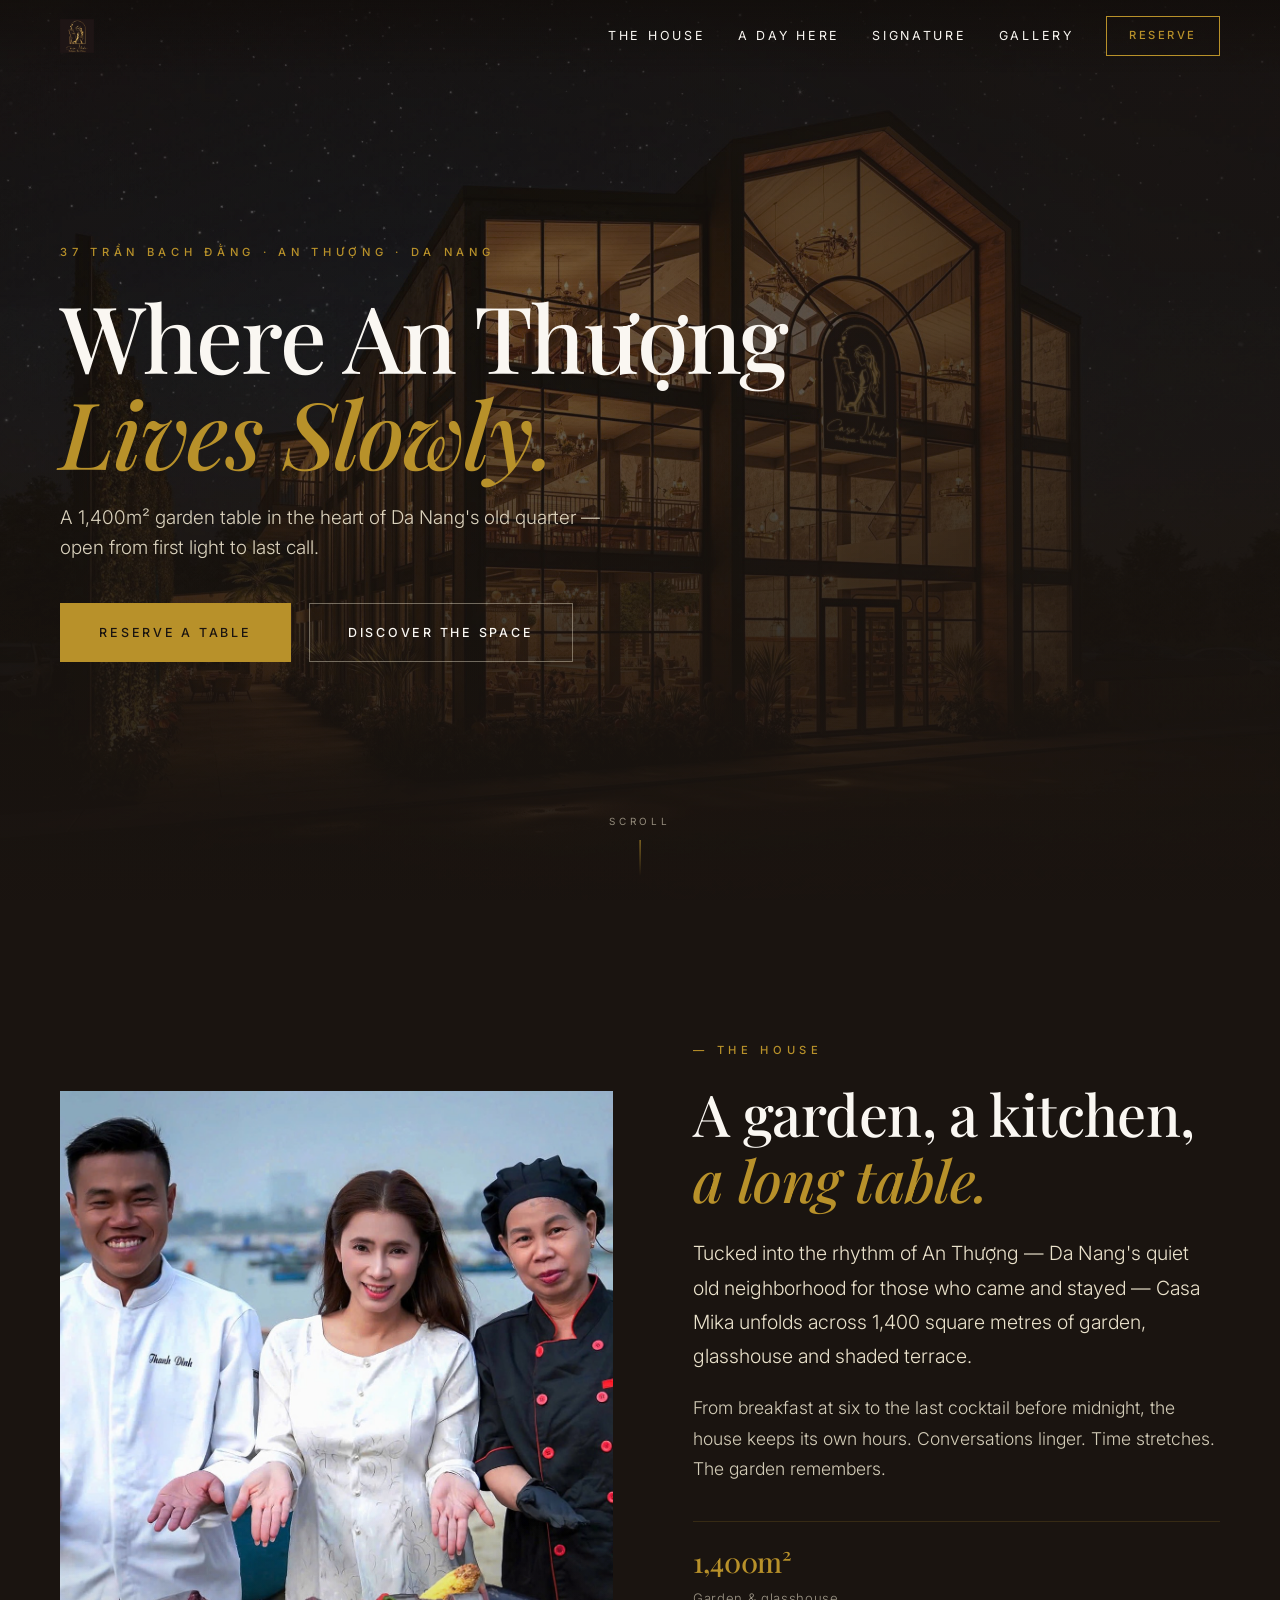
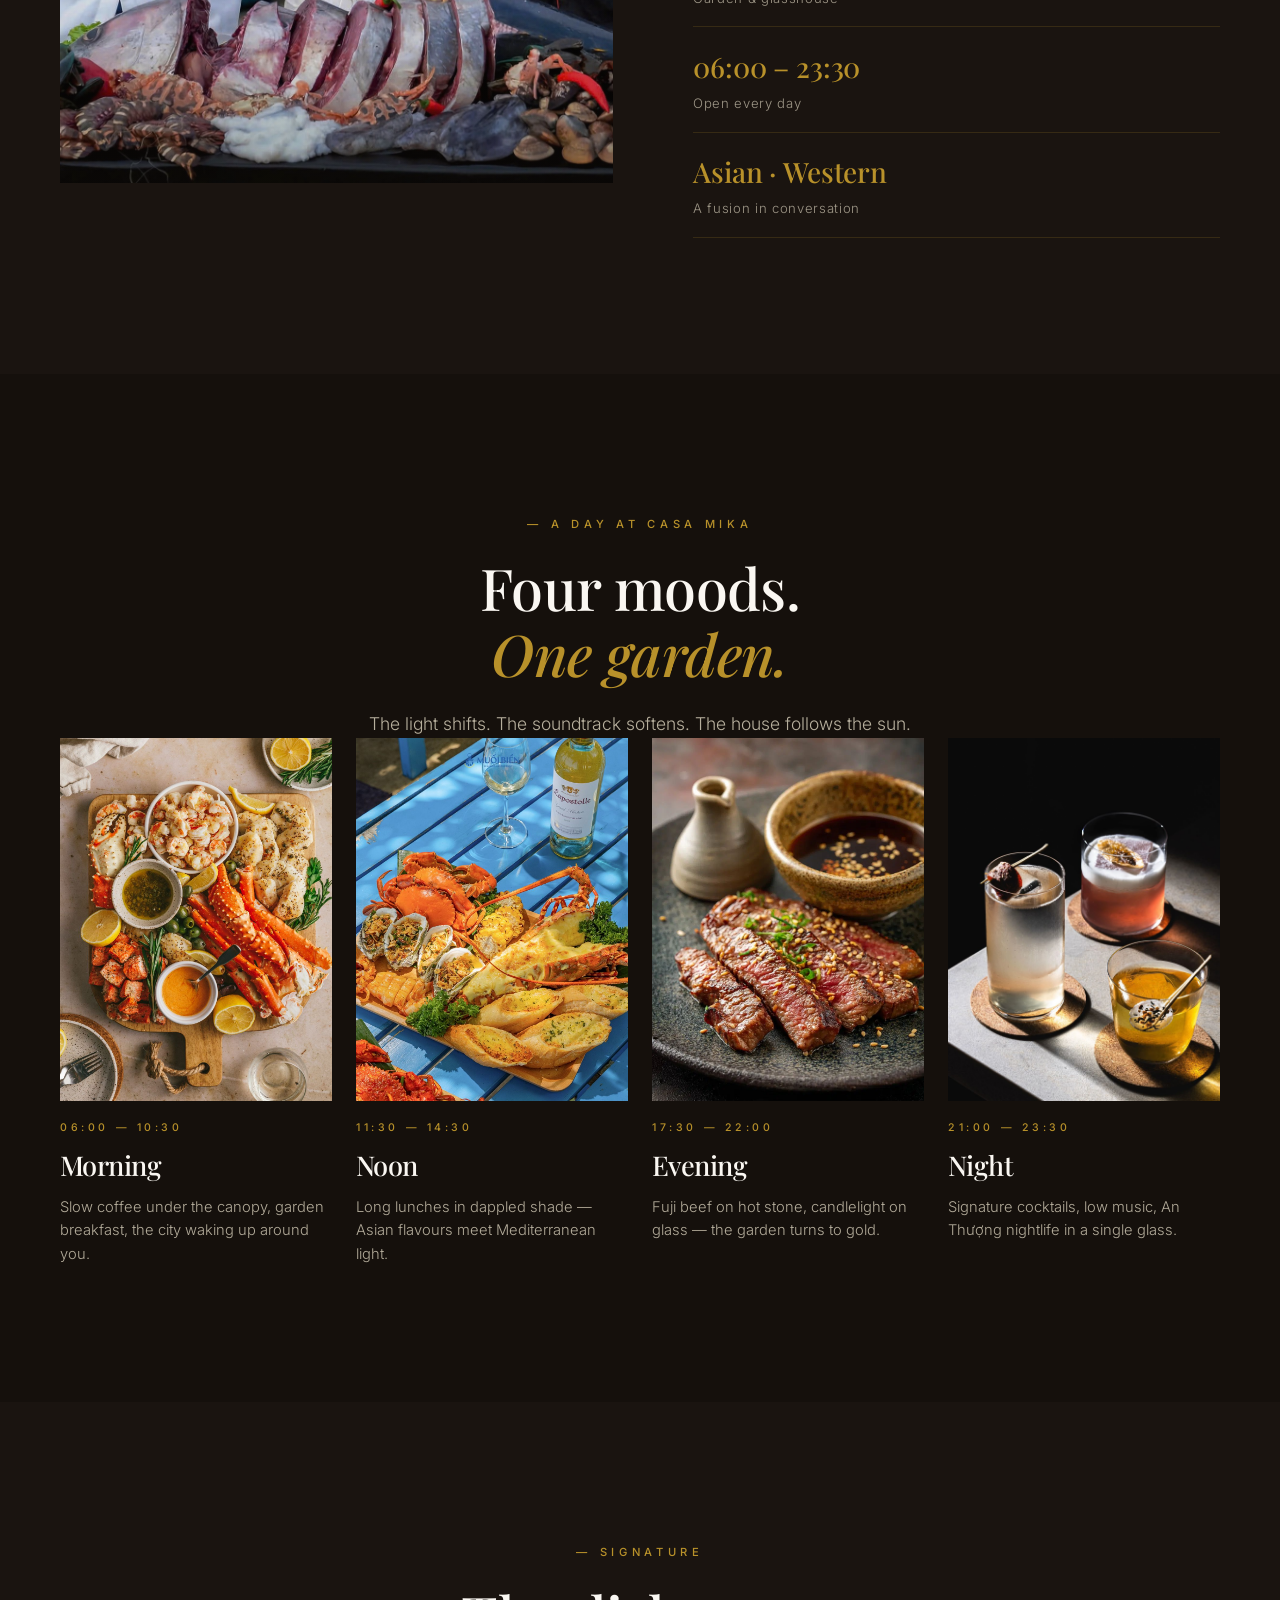
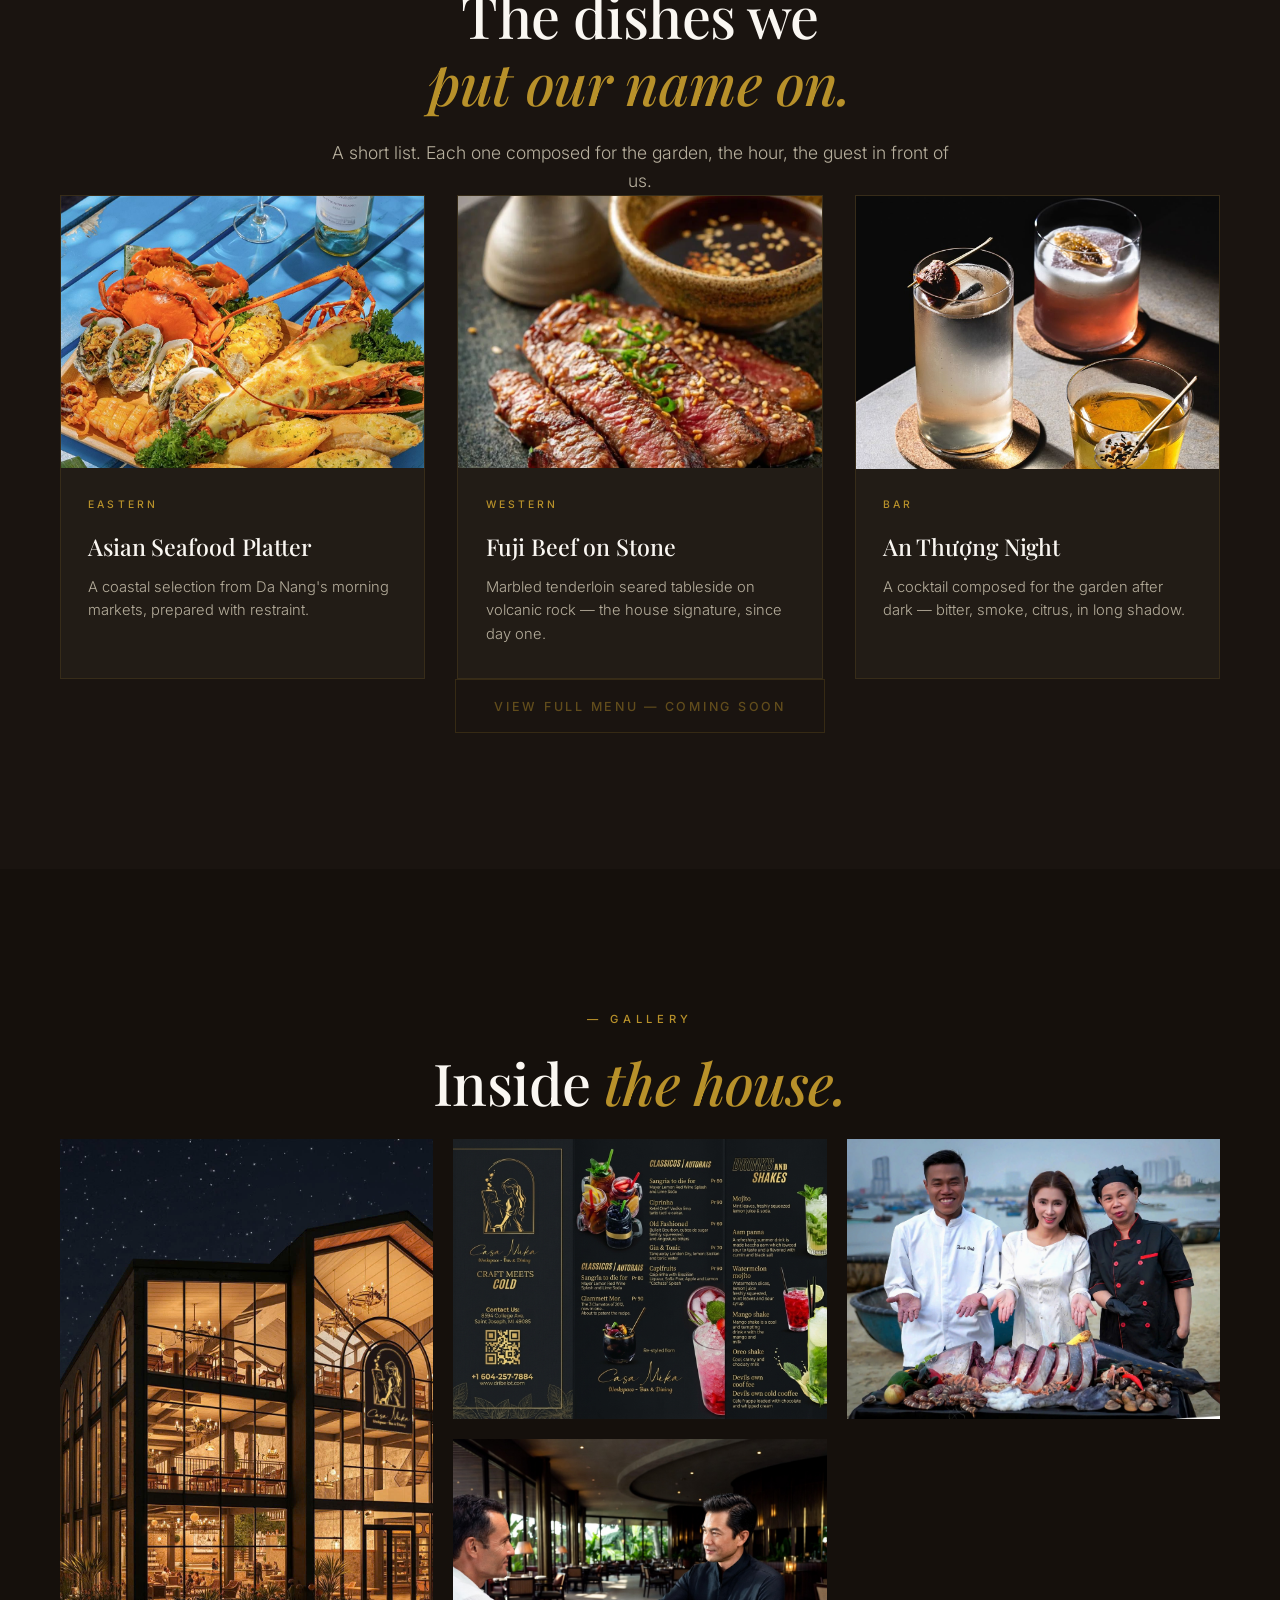
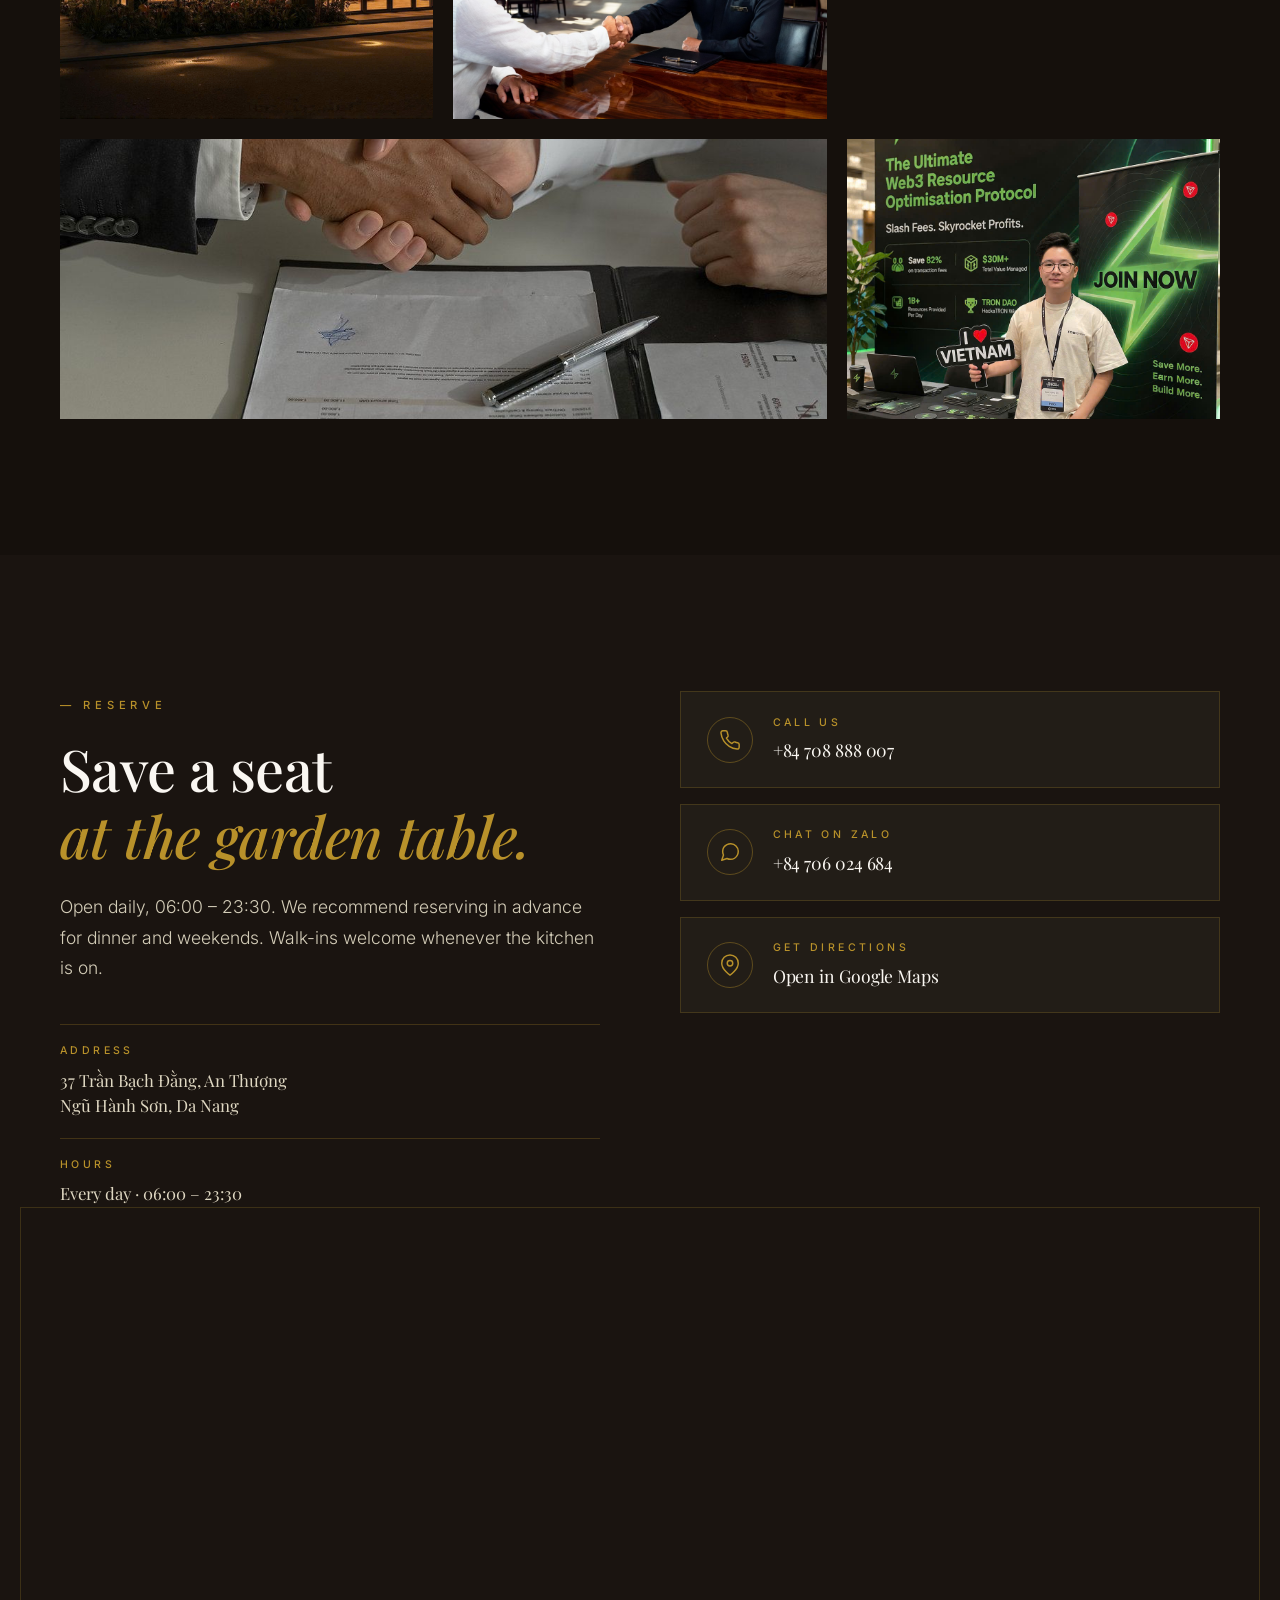
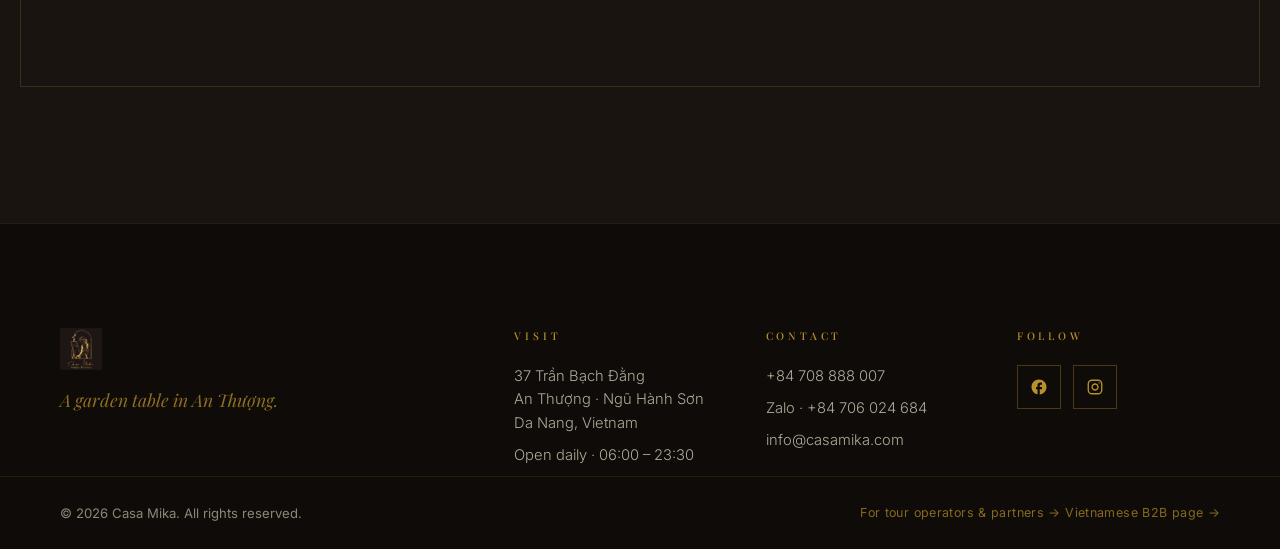
==== landingpage/index.html @ c6b18782 "Remove unused assets and files, including images, HTML, CSS, and JavaScript, to streamline the proje" ====
<!DOCTYPE html>
<html lang="en">

<head>
    <meta charset="UTF-8">
    <meta name="viewport" content="width=device-width, initial-scale=1.0, viewport-fit=cover">
    <meta name="theme-color" content="#1A1410">
    <meta name="description"
        content="Casa Mika — A 1,400m² garden table in An Thượng, Da Nang. Open daily 06:00 – 23:30. Asian-Western fusion, garden dining, signature cocktails.">
    <meta property="og:title" content="Casa Mika — Where An Thượng Lives Slowly">
    <meta property="og:description"
        content="A 1,400m² garden table in the heart of Da Nang's old quarter — open from first light to last call.">
    <meta property="og:image" content="image3d.jpg">
    <meta property="og:type" content="website">
    <title>Casa Mika — Where An Thượng Lives Slowly</title>

    <link rel="preconnect" href="https://fonts.googleapis.com">
    <link rel="preconnect" href="https://fonts.gstatic.com" crossorigin>
    <link
        href="https://fonts.googleapis.com/css2?family=Inter:wght@300;400;500;600&family=Playfair+Display:ital,wght@0,400;0,500;0,600;1,400;1,500&display=swap"
        rel="stylesheet">
    <link rel="preload" as="image" href="image3d.jpg">
    <link rel="stylesheet" href="style.css">
</head>

<body class="site-main">

    <!-- ===== Nav ===== -->
    <nav class="ms-nav" id="msNav">
        <div class="container ms-nav-inner">
            <a href="#" class="ms-logo" aria-label="Casa Mika home">
                <img src="logo.png" alt="Casa Mika"
                    onerror="this.outerHTML='<span class=&quot;ms-logo-text&quot;>CASA MIKA</span>';">
            </a>
            <div class="ms-nav-links" id="msNavLinks">
                <a href="#house" class="ms-nav-link">The House</a>
                <a href="#day" class="ms-nav-link">A Day Here</a>
                <a href="#signature" class="ms-nav-link">Signature</a>
                <a href="#gallery" class="ms-nav-link">Gallery</a>
                <a href="#reserve" class="ms-btn ms-btn-outline ms-btn-sm">Reserve</a>
            </div>
            <button class="ms-nav-toggle" id="msNavToggle" aria-label="Open menu" aria-expanded="false">
                <span></span><span></span><span></span>
            </button>
        </div>
    </nav>

    <!-- ===== Hero ===== -->
    <header class="ms-hero" id="hero">
        <div class="ms-hero-bg">
            <img src="image3d.jpg" alt="" class="ms-hero-image" aria-hidden="true">
            <div class="ms-hero-overlay"></div>
        </div>
        <div class="container ms-hero-content">
            <span class="ms-hero-eyebrow fade-up">37 Trần Bạch Đằng · An Thượng · Da Nang</span>
            <h1 class="ms-hero-title fade-up delay-1">Where An Thượng<br><em>Lives Slowly.</em></h1>
            <p class="ms-hero-sub fade-up delay-2">A 1,400m² garden table in the heart of Da Nang's old quarter — open
                from first light to last call.</p>
            <div class="ms-hero-actions fade-up delay-3">
                <a href="#reserve" class="ms-btn ms-btn-primary ms-btn-lg">Reserve a Table</a>
                <a href="#house" class="ms-btn ms-btn-ghost ms-btn-lg">Discover the Space</a>
            </div>
        </div>
        <div class="ms-hero-scroll" aria-hidden="true">
            <span>Scroll</span>
            <span class="ms-hero-scroll-line"></span>
        </div>
    </header>

    <!-- ===== The House ===== -->
    <section class="ms-section ms-house" id="house">
        <div class="container ms-editorial">
            <div class="ms-editorial-img fade-in">
                <img src="image/hinh1.jpg" alt="Casa Mika dining room" loading="lazy"
                    onerror="this.src='https://images.unsplash.com/photo-1550966871-3ed3cdb5ed0c?q=80&w=1200&auto=format&fit=crop'">
            </div>
            <div class="ms-editorial-text">
                <span class="ms-eyebrow fade-up">— The House</span>
                <h2 class="ms-title fade-up">A garden, a kitchen,<br><em>a long table.</em></h2>
                <p class="ms-lede fade-up delay-1">Tucked into the rhythm of An Thượng — Da Nang's quiet old neighborhood
                    for those who came and stayed — Casa Mika unfolds across 1,400 square metres of garden, glasshouse
                    and shaded terrace.</p>
                <p class="ms-body fade-up delay-2">From breakfast at six to the last cocktail before midnight, the house
                    keeps its own hours. Conversations linger. Time stretches. The garden remembers.</p>
                <ul class="ms-house-meta fade-up delay-3">
                    <li><strong>1,400m²</strong><span>Garden &amp; glasshouse</span></li>
                    <li><strong>06:00 – 23:30</strong><span>Open every day</span></li>
                    <li><strong>Asian · Western</strong><span>A fusion in conversation</span></li>
                </ul>
            </div>
        </div>
    </section>

    <!-- ===== A Day at Casa Mika ===== -->
    <section class="ms-section ms-day" id="day">
        <div class="container center-text">
            <span class="ms-eyebrow fade-up">— A Day at Casa Mika</span>
            <h2 class="ms-title fade-up">Four moods.<br><em>One garden.</em></h2>
            <p class="ms-section-sub fade-up delay-1">The light shifts. The soundtrack softens. The house follows the
                sun.</p>
        </div>
        <div class="container ms-day-grid">
            <article class="ms-day-card fade-up">
                <div class="ms-day-img">
                    <img src="image/3fa202a4e67add53c5986fcdd9c7000d.jpg" alt="Morning at Casa Mika" loading="lazy"
                        onerror="this.src='https://images.unsplash.com/photo-1495474472287-4d71bcdd2085?q=80&w=900&auto=format&fit=crop'">
                </div>
                <span class="ms-day-time">06:00 — 10:30</span>
                <h3 class="ms-day-name">Morning</h3>
                <p class="ms-day-mood">Slow coffee under the canopy, garden breakfast, the city waking up around you.</p>
            </article>
            <article class="ms-day-card fade-up delay-1">
                <div class="ms-day-img">
                    <img src="image/haisan.jpg" alt="Noon at Casa Mika" loading="lazy"
                        onerror="this.src='https://images.unsplash.com/photo-1559737558-2f5a35f4523b?q=80&w=900&auto=format&fit=crop'">
                </div>
                <span class="ms-day-time">11:30 — 14:30</span>
                <h3 class="ms-day-name">Noon</h3>
                <p class="ms-day-mood">Long lunches in dappled shade — Asian flavours meet Mediterranean light.</p>
            </article>
            <article class="ms-day-card fade-up delay-2">
                <div class="ms-day-img">
                    <img src="image/beeffuji.jpg" alt="Evening at Casa Mika" loading="lazy"
                        onerror="this.src='https://images.unsplash.com/photo-1544025162-d76694265947?q=80&w=900&auto=format&fit=crop'">
                </div>
                <span class="ms-day-time">17:30 — 22:00</span>
                <h3 class="ms-day-name">Evening</h3>
                <p class="ms-day-mood">Fuji beef on hot stone, candlelight on glass — the garden turns to gold.</p>
            </article>
            <article class="ms-day-card fade-up delay-3">
                <div class="ms-day-img">
                    <img src="image/NightCocktail.jpg" alt="Night at Casa Mika" loading="lazy"
                        onerror="this.src='https://images.unsplash.com/photo-1470337458703-46ad1756a187?q=80&w=900&auto=format&fit=crop'">
                </div>
                <span class="ms-day-time">21:00 — 23:30</span>
                <h3 class="ms-day-name">Night</h3>
                <p class="ms-day-mood">Signature cocktails, low music, An Thượng nightlife in a single glass.</p>
            </article>
        </div>
    </section>

    <!-- ===== Signature ===== -->
    <section class="ms-section ms-signature-section" id="signature">
        <div class="container center-text">
            <span class="ms-eyebrow fade-up">— Signature</span>
            <h2 class="ms-title fade-up">The dishes we<br><em>put our name on.</em></h2>
            <p class="ms-section-sub fade-up delay-1">A short list. Each one composed for the garden, the hour, the
                guest in front of us.</p>
        </div>
        <div class="container ms-signature-grid">
            <article class="ms-sig-card fade-up">
                <div class="ms-sig-img">
                    <img src="image/haisan.jpg" alt="Asian Seafood Platter" loading="lazy"
                        onerror="this.src='https://images.unsplash.com/photo-1559737558-2f5a35f4523b?q=80&w=1200&auto=format&fit=crop'">
                </div>
                <div class="ms-sig-info">
                    <span class="ms-sig-tag">Eastern</span>
                    <h3>Asian Seafood Platter</h3>
                    <p>A coastal selection from Da Nang's morning markets, prepared with restraint.</p>
                </div>
            </article>
            <article class="ms-sig-card fade-up delay-1">
                <div class="ms-sig-img">
                    <img src="image/beeffuji.jpg" alt="Fuji Beef on Stone" loading="lazy"
                        onerror="this.src='https://images.unsplash.com/photo-1544025162-d76694265947?q=80&w=1200&auto=format&fit=crop'">
                </div>
                <div class="ms-sig-info">
                    <span class="ms-sig-tag">Western</span>
                    <h3>Fuji Beef on Stone</h3>
                    <p>Marbled tenderloin seared tableside on volcanic rock — the house signature, since day one.</p>
                </div>
            </article>
            <article class="ms-sig-card fade-up delay-2">
                <div class="ms-sig-img">
                    <img src="image/NightCocktail.jpg" alt="An Thượng Night Cocktail" loading="lazy"
                        onerror="this.src='https://images.unsplash.com/photo-1470337458703-46ad1756a187?q=80&w=1200&auto=format&fit=crop'">
                </div>
                <div class="ms-sig-info">
                    <span class="ms-sig-tag">Bar</span>
                    <h3>An Thượng Night</h3>
                    <p>A cocktail composed for the garden after dark — bitter, smoke, citrus, in long shadow.</p>
                </div>
            </article>
        </div>
        <div class="container center-text ms-signature-cta">
            <button class="ms-btn ms-btn-outline ms-btn-lg" id="msMenuBtn" disabled aria-disabled="true"
                title="The full menu is being finalised — please call us in the meantime.">View Full Menu — Coming
                Soon</button>
        </div>
    </section>

    <!-- ===== Gallery ===== -->
    <section class="ms-section ms-gallery-section" id="gallery">
        <div class="container center-text">
            <span class="ms-eyebrow fade-up">— Gallery</span>
            <h2 class="ms-title fade-up">Inside <em>the house.</em></h2>
        </div>
        <div class="container ms-gallery">
            <a class="ms-gal-item ms-gal-tall fade-up" href="image3d.jpg" data-lightbox
                aria-label="Open Casa Mika exterior in lightbox">
                <img src="image3d.jpg" alt="Casa Mika exterior" loading="lazy">
            </a>
            <a class="ms-gal-item fade-up delay-1" href="brochure.jpg" data-lightbox
                aria-label="Open Casa Mika garden in lightbox">
                <img src="brochure.jpg" alt="Casa Mika garden" loading="lazy">
            </a>
            <a class="ms-gal-item fade-up delay-2" href="image/hinh1.jpg" data-lightbox
                aria-label="Open Casa Mika dining in lightbox">
                <img src="image/hinh1.jpg" alt="Casa Mika dining" loading="lazy">
            </a>
            <a class="ms-gal-item fade-up" href="deal.jpg" data-lightbox
                aria-label="Open Casa Mika service in lightbox">
                <img src="deal.jpg" alt="Casa Mika service" loading="lazy">
            </a>
            <a class="ms-gal-item ms-gal-wide fade-up delay-1" href="image/parter.jpg" data-lightbox
                aria-label="Open Casa Mika terrace in lightbox">
                <img src="image/parter.jpg" alt="Casa Mika terrace" loading="lazy">
            </a>
            <a class="ms-gal-item fade-up delay-2" href="avatar.jpg" data-lightbox
                aria-label="Open Casa Mika detail in lightbox">
                <img src="avatar.jpg" alt="Casa Mika detail" loading="lazy">
            </a>
        </div>
    </section>

    <!-- ===== Reserve ===== -->
    <section class="ms-section ms-reserve" id="reserve">
        <div class="container ms-reserve-grid">
            <div class="ms-reserve-text">
                <span class="ms-eyebrow fade-up">— Reserve</span>
                <h2 class="ms-title fade-up">Save a seat<br><em>at the garden table.</em></h2>
                <p class="ms-body fade-up delay-1">Open daily, 06:00 – 23:30. We recommend reserving in advance for
                    dinner and weekends. Walk-ins welcome whenever the kitchen is on.</p>
                <dl class="ms-reserve-meta fade-up delay-2">
                    <div>
                        <dt>Address</dt>
                        <dd>37 Trần Bạch Đằng, An Thượng<br>Ngũ Hành Sơn, Da Nang</dd>
                    </div>
                    <div>
                        <dt>Hours</dt>
                        <dd>Every day · 06:00 – 23:30</dd>
                    </div>
                </dl>
            </div>
            <div class="ms-reserve-actions">
                <a href="tel:+84708888007" class="ms-contact-card fade-up">
                    <span class="ms-contact-icon" aria-hidden="true">
                        <svg viewBox="0 0 24 24" width="22" height="22" fill="none" stroke="currentColor"
                            stroke-width="1.6" stroke-linecap="round" stroke-linejoin="round">
                            <path
                                d="M22 16.92v3a2 2 0 0 1-2.18 2 19.79 19.79 0 0 1-8.63-3.07 19.5 19.5 0 0 1-6-6 19.79 19.79 0 0 1-3.07-8.67A2 2 0 0 1 4.11 2h3a2 2 0 0 1 2 1.72c.13.96.37 1.9.73 2.81a2 2 0 0 1-.45 2.11L8.09 9.91a16 16 0 0 0 6 6l1.27-1.27a2 2 0 0 1 2.11-.45c.91.36 1.85.6 2.81.73A2 2 0 0 1 22 16.92z" />
                        </svg>
                    </span>
                    <div class="ms-contact-text">
                        <span class="ms-contact-label">Call us</span>
                        <span class="ms-contact-value">+84 708 888 007</span>
                    </div>
                </a>
                <a href="https://zalo.me/0706024684" target="_blank" rel="noopener" class="ms-contact-card fade-up delay-1">
                    <span class="ms-contact-icon" aria-hidden="true">
                        <svg viewBox="0 0 24 24" width="22" height="22" fill="none" stroke="currentColor"
                            stroke-width="1.6" stroke-linecap="round" stroke-linejoin="round">
                            <path
                                d="M21 11.5a8.38 8.38 0 0 1-.9 3.8 8.5 8.5 0 0 1-7.6 4.7 8.38 8.38 0 0 1-3.8-.9L3 21l1.9-5.7a8.38 8.38 0 0 1-.9-3.8 8.5 8.5 0 0 1 4.7-7.6 8.38 8.38 0 0 1 3.8-.9h.5a8.48 8.48 0 0 1 8 8v.5z" />
                        </svg>
                    </span>
                    <div class="ms-contact-text">
                        <span class="ms-contact-label">Chat on Zalo</span>
                        <span class="ms-contact-value">+84 706 024 684</span>
                    </div>
                </a>
                <a href="https://maps.app.goo.gl/qsTUVr82UATkvFJv5" target="_blank" rel="noopener"
                    class="ms-contact-card fade-up delay-2">
                    <span class="ms-contact-icon" aria-hidden="true">
                        <svg viewBox="0 0 24 24" width="22" height="22" fill="none" stroke="currentColor"
                            stroke-width="1.6" stroke-linecap="round" stroke-linejoin="round">
                            <path d="M21 10c0 7-9 13-9 13s-9-6-9-13a9 9 0 0 1 18 0z" />
                            <circle cx="12" cy="10" r="3" />
                        </svg>
                    </span>
                    <div class="ms-contact-text">
                        <span class="ms-contact-label">Get Directions</span>
                        <span class="ms-contact-value">Open in Google Maps</span>
                    </div>
                </a>
            </div>
        </div>
        <div class="container ms-map-wrap fade-in">
            <iframe
                src="https://maps.google.com/maps?q=37%20Tr%E1%BA%A7n%20B%E1%BA%A1ch%20%C4%90%E1%BA%B1ng%2C%20An%20Th%C6%B0%E1%BB%A3ng%2C%20Da%20Nang&t=&z=17&ie=UTF8&iwloc=&output=embed"
                title="Casa Mika location on Google Maps" loading="lazy" referrerpolicy="no-referrer-when-downgrade"
                allowfullscreen></iframe>
        </div>
    </section>

    <!-- ===== Footer ===== -->
    <footer class="ms-footer">
        <div class="container ms-footer-inner">
            <div class="ms-footer-brand">
                <img src="logo.png" alt="Casa Mika"
                    onerror="this.outerHTML='<span class=&quot;ms-footer-logo-text&quot;>CASA MIKA</span>';">
                <p>A garden table in An Thượng.</p>
            </div>
            <div class="ms-footer-col">
                <h4>Visit</h4>
                <p>37 Trần Bạch Đằng<br>An Thượng · Ngũ Hành Sơn<br>Da Nang, Vietnam</p>
                <p>Open daily · 06:00 – 23:30</p>
            </div>
            <div class="ms-footer-col">
                <h4>Contact</h4>
                <p><a href="tel:+84708888007">+84 708 888 007</a></p>
                <p><a href="https://zalo.me/0706024684" target="_blank" rel="noopener">Zalo · +84 706 024 684</a></p>
                <p><a href="mailto:info@casamika.com">info@casamika.com</a></p>
            </div>
            <div class="ms-footer-col">
                <h4>Follow</h4>
                <div class="ms-footer-social">
                    <a href="https://www.facebook.com/official.casamika" target="_blank" rel="noopener"
                        aria-label="Casa Mika on Facebook">
                        <svg viewBox="0 0 24 24" width="18" height="18" fill="currentColor">
                            <path
                                d="M22 12c0-5.52-4.48-10-10-10S2 6.48 2 12c0 4.84 3.44 8.87 8 9.8V15H8v-3h2V9.5C10 7.57 11.57 6 13.5 6H16v3h-2c-.55 0-1 .45-1 1v2h3v3h-3v6.95c5.05-.5 9-4.76 9-9.95z" />
                        </svg>
                    </a>
                    <a href="https://www.instagram.com/casamika.official/" target="_blank" rel="noopener"
                        aria-label="Casa Mika on Instagram">
                        <svg viewBox="0 0 24 24" width="18" height="18" fill="none" stroke="currentColor"
                            stroke-width="1.8" stroke-linecap="round" stroke-linejoin="round">
                            <rect x="3" y="3" width="18" height="18" rx="5" ry="5" />
                            <path d="M16 11.37A4 4 0 1 1 12.63 8 4 4 0 0 1 16 11.37z" />
                            <line x1="17.5" y1="6.5" x2="17.51" y2="6.5" />
                        </svg>
                    </a>
                </div>
            </div>
        </div>
        <div class="ms-footer-bottom">
            <div class="container ms-footer-bottom-inner">
                <p>&copy; 2026 Casa Mika. All rights reserved.</p>
                <a href="doi-tac.html" class="ms-partner-link">For tour operators &amp; partners → Vietnamese B2B page
                    →</a>
            </div>
        </div>
    </footer>

    <!-- Sticky Reserve CTA (mobile-friendly) -->
    <a href="#reserve" class="ms-sticky-cta" id="msStickyCta" aria-label="Reserve a table">
        <span>Reserve</span>
    </a>

    <!-- Lightbox -->
    <div class="ms-lightbox" id="msLightbox" aria-hidden="true" role="dialog" aria-label="Image viewer">
        <button class="ms-lightbox-close" id="msLightboxClose" aria-label="Close">&times;</button>
        <button class="ms-lightbox-prev" id="msLightboxPrev" aria-label="Previous image">&#8249;</button>
        <button class="ms-lightbox-next" id="msLightboxNext" aria-label="Next image">&#8250;</button>
        <img class="ms-lightbox-img" id="msLightboxImg" alt="">
    </div>

    <script src="script.js"></script>
</body>

</html>
---- landingpage/style.css ----
/* Reset & Design System Tokens */
:root {
  /* Colors - Editorial dark with warm accent */
  --bg-dark: #0b0d11;
  --bg-card: rgba(255, 255, 255, 0.05);
  --text-main: rgba(255, 255, 255, 0.92);
  --text-muted: rgba(255, 255, 255, 0.66);
  --gold-primary: #c8a25a;
  --gold-light: #f1dfb2;
  --gold-dark: #9a7736;
  --border-color: rgba(200, 162, 90, 0.22);
  --overlay: rgba(11, 13, 17, 0.84);

  /* Typography */
  --font-heading: "Playfair Display", ui-serif, Georgia, "Times New Roman", serif;
  --font-text: "Inter", ui-sans-serif, system-ui, -apple-system, Segoe UI, Roboto, Helvetica, Arial, "Apple Color Emoji",
    "Segoe UI Emoji";

  /* Spacing */
  --space-sm: 0.5rem;
  --space-md: 1rem;
  --space-lg: 2rem;
  --space-xl: 4rem;
  --space-xxl: 6rem;

  /* Transitions & Shadows */
  --transition: all 0.28s cubic-bezier(0.2, 0.75, 0.25, 1);
  --shadow-glow: 0 10px 40px rgba(200, 162, 90, 0.12);
  --shadow-card: 0 18px 50px rgba(0, 0, 0, 0.46);
}

* {
  margin: 0;
  padding: 0;
  box-sizing: border-box;
}

html {
  scroll-behavior: smooth;
  font-size: 16px;
}

body {
  color: var(--text-main);
  background-color: var(--bg-dark);
  line-height: 1.6;
  overflow-x: hidden;
  font-family: var(--font-text);
  letter-spacing: 0;
  -webkit-font-smoothing: antialiased;
  text-rendering: optimizeLegibility;
}

/* Subtle background texture */
body::before {
  content: "";
  position: fixed;
  inset: 0;
  pointer-events: none;
  background:
    radial-gradient(900px 520px at 18% -10%, rgba(200, 162, 90, 0.16), transparent 60%),
    radial-gradient(880px 520px at 86% 8%, rgba(120, 164, 255, 0.10), transparent 62%),
    radial-gradient(900px 520px at 50% 110%, rgba(200, 162, 90, 0.10), transparent 60%),
    linear-gradient(to bottom, rgba(255, 255, 255, 0.02), transparent 35%);
  opacity: 0.9;
  z-index: -1;
}

/* Typography styles */
h1,
h2,
h3,
h4,
h5,
h6 {
  font-family: var(--font-heading) !important;
  letter-spacing: -0.02em;
  text-transform: none;
}

h1 {
  font-size: clamp(2.5rem, 5vw, 4.5rem);
}

h2 {
  font-size: clamp(2rem, 4vw, 3rem);
}

h3 {
  font-size: 1.5rem;
}

a {
  text-decoration: none;
  color: inherit;
  transition: var(--transition);
}

/* Utilities */
.container {
  width: 100%;
  max-width: 1200px;
  margin: 0 auto;
  padding: 0 var(--space-lg);
}

.section {
  padding: var(--space-xxl) 0;
}

.center-text {
  text-align: center;
}

.grid {
  display: grid;
  gap: var(--space-lg);
}

/* Navbar */
.navbar {
  position: fixed;
  top: 0;
  left: 0;
  width: 100%;
  padding: var(--space-md) 0;
  z-index: 100;
  transition: var(--transition);
  background: transparent;
}

.navbar.scrolled {
  background: rgba(15, 17, 21, 0.95);
  backdrop-filter: blur(10px);
  border-bottom: 1px solid var(--border-color);
  padding: var(--space-sm) 0;
}

.nav-container {
  display: flex;
  justify-content: space-between;
  align-items: center;
}

.logo img {
  height: 40px;
  width: auto;
  object-fit: contain;
}

.nav-links {
  display: flex;
  align-items: center;
  gap: var(--space-lg);
}

.nav-link {
  font-size: 0.9rem;
  text-transform: uppercase;
  letter-spacing: 1px;
  position: relative;
}

.nav-link::after {
  content: '';
  position: absolute;
  width: 0;
  height: 2px;
  bottom: -4px;
  left: 0;
  background-color: var(--gold-primary);
  transition: var(--transition);
}

.nav-link:hover::after {
  width: 100%;
}

@media (max-width: 768px) {
  .nav-links {
    display: none;
  }
}

/* Buttons */
.btn {
  display: inline-flex;
  align-items: center;
  justify-content: center;
  padding: 0.8rem 1.8rem;
  border-radius: 999px;
  font-weight: 600;
  cursor: pointer;
  border: 1px solid transparent;
  transition: var(--transition);
  gap: 0.5rem;
  text-transform: uppercase;
  letter-spacing: 0.08em;
  font-size: 0.85rem;
}

.btn-sm {
  padding: 0.5rem 1.2rem;
  font-size: 0.85rem;
}

.btn-large {
  padding: 1rem 2.5rem;
  font-size: 1.1rem;
}

.btn-primary {
  background: linear-gradient(135deg, var(--gold-primary), var(--gold-dark));
  color: var(--bg-dark);
  border: none;
}

.btn-primary:hover {
  transform: translateY(-2px);
  box-shadow: var(--shadow-glow);
}

.btn-outline {
  border-color: var(--gold-primary);
  color: var(--gold-primary);
  background: transparent;
}

.btn-outline:hover {
  background: var(--gold-primary);
  color: var(--bg-dark);
}

.btn-zalo {
  background: #0068FF;
  /* Zalo Official Color */
  color: white;
}

.btn-zalo:hover {
  background: #0056d6;
  transform: translateY(-2px);
  box-shadow: 0 10px 20px rgba(0, 104, 255, 0.3);
}


/* Hero Section */

.hero {
  position: relative;
  min-height: 100vh;
  display: flex;
  align-items: center;
  justify-content: center;
  overflow: hidden;
  padding-top: 80px;
}

.hero-bg {
  position: absolute;
  top: 0;
  left: 0;
  width: 100%;
  height: 100%;
  z-index: -1;
}

.hero-bg img {
  width: 100%;
  height: 100%;
  object-fit: cover;
}

.hero-bg .overlay {
  position: absolute;
  top: 0;
  left: 0;
  width: 100%;
  height: 100%;
  background:
    radial-gradient(900px 520px at 50% 20%, rgba(200, 162, 90, 0.14), transparent 60%),
    linear-gradient(to bottom, rgba(11, 13, 17, 0.40), var(--bg-dark));
}

.hero-content {
  text-align: center;
  max-width: 900px;
  z-index: 1;
}

.badge {
  display: inline-block;
  padding: 0.4rem 1.2rem;
  /* Tăng nhẹ padding cho cân đối */
  background: rgba(212, 175, 55, 0.1);
  border: 1px solid var(--border-color);
  color: var(--gold-primary);
  border-radius: 50px;
  font-size: 0.75rem;
  /* Nhỏ hơn một chút để trông tinh tế hơn */
  font-weight: 500;
  letter-spacing: 4px;
  /* Tăng khoảng cách chữ cực rộng cho Badge */
  text-transform: uppercase;
  margin-bottom: var(--space-md);
}

.hero-title {
  font-size: 3.5rem;
  /* Có thể điều chỉnh tùy thiết kế */
  font-weight: 600;
  margin-bottom: var(--space-md);
  text-transform: uppercase;
  letter-spacing: 0.1em;
  /* Khoảng cách chữ đặc trưng của phong cách Luxury */
  line-height: 1.1;
  color: #ffffff;
}

.hero-title span {
  display: block;
  /* Xuống dòng cho đẹp */
  margin-top: 0.5rem;
  color: var(--gold-primary);
  font-weight: 300;
  /* Dùng nét mỏng cho phần "ĐỐI TÁC CHIẾN LƯỢC" để tạo tương phản */
  font-style: normal;
  /* Thường Futura Luxury không dùng Italic cho tiêu đề chính */
  letter-spacing: 0.2em;
  /* Giãn chữ rộng hơn nữa cho dòng phụ */
}

.hero-subtitle {
  font-size: 1rem;
  font-weight: 300;
  /* Nét mảnh cho thanh thoát */
  color: var(--text-muted);
  margin-bottom: var(--space-xl);
  max-width: 700px;
  margin-inline: auto;
  line-height: 1.8;
  letter-spacing: 0.05em;
}

.hero-actions {
  display: flex;
  gap: var(--space-md);
  justify-content: center;
}

.hero-actions .btn {
  font-family: inherit;
  /* Kế thừa Futura từ .hero */
  text-transform: uppercase;
  letter-spacing: 2px;
  font-weight: 500;
  font-size: 0.85rem;
}

@media (max-width: 576px) {
  .hero-actions {
    flex-direction: column;
    padding: 0 20px;
  }

  .hero-title {
    font-size: 2.2rem;
  }
}

.scroll-indicator {
  position: absolute;
  bottom: 40px;
  left: 50%;
  transform: translateX(-50%);
  display: flex;
  flex-direction: column;
  align-items: center;
  gap: 10px;
  opacity: 0.7;
  animation: pulse 2s infinite;
}

.scroll-indicator span {
  font-size: 0.8rem;
  text-transform: uppercase;
  letter-spacing: 1px;
}

.mouse {
  width: 24px;
  height: 36px;
  border: 2px solid var(--text-muted);
  border-radius: 12px;
  position: relative;
}

.mouse::before {
  content: '';
  position: absolute;
  top: 6px;
  left: 50%;
  transform: translateX(-50%);
  width: 4px;
  height: 4px;
  background: var(--gold-primary);
  border-radius: 50%;
  animation: scrollDown 1.5s infinite;
}

/* Common Section Styles */
.section-header {
  text-align: center;
  margin-bottom: var(--space-xl);
}

.section-title {
  margin-bottom: var(--space-sm);
  color: var(--gold-primary);
}

.section-desc {
  color: var(--text-muted);
  font-size: 1.1rem;
}

.card {
  background: var(--bg-card);
  backdrop-filter: blur(10px);
  border: 1px solid var(--border-color);
  border-radius: 8px;
  padding: var(--space-lg);
  transition: var(--transition);
}

.card:hover {
  transform: translateY(-5px);
  border-color: var(--gold-primary);
  box-shadow: var(--shadow-glow);
}

/* USPs Section */
.usps-grid {
  grid-template-columns: repeat(auto-fit, minmax(280px, 1fr));
}

.usp-card {
  position: relative;
  overflow: hidden;
}

.card-icon {
  font-family: var(--font-heading);
  font-size: 3rem;
  color: rgba(212, 175, 55, 0.2);
  position: absolute;
  top: -10px;
  right: 10px;
  font-weight: 700;
  transition: var(--transition);
}

.usp-card:hover .card-icon {
  color: rgba(212, 175, 55, 0.4);
}

.usp-card h3 {
  margin-bottom: var(--space-sm);
  color: var(--text-main);
  position: relative;
  z-index: 1;
}

.usp-card p {
  color: var(--text-muted);
  position: relative;
  z-index: 1;
}

.usp-card strong {
  color: var(--gold-light);
}

/* Policy Section */
.policy-section {
  background: linear-gradient(180deg, var(--bg-dark), #14171d);
}

.policy-grid {
  grid-template-columns: 1fr 1fr;
  align-items: center;
  gap: var(--space-xl);
}

@media (max-width: 992px) {
  .policy-grid {
    grid-template-columns: 1fr;
  }

  .policy-image {
    order: 2;
    margin-top: var(--space-lg);
  }
}

.policy-image {
  position: relative;
}

.image-wrapper {
  border-radius: 18px;
  overflow: hidden;
  border: 1px solid var(--border-color);
  box-shadow: var(--shadow-card);
}

.image-wrapper img {
  width: 100%;
  height: auto;
  display: block;
  transition: transform 0.5s ease;
}

.image-wrapper:hover img {
  transform: scale(1.05);
}

.floating-box {
  position: absolute;
  bottom: -30px;
  right: -30px;
  background: var(--bg-card);
  backdrop-filter: blur(10px);
  border: 1px solid var(--border-color);
  padding: var(--space-md);
  border-radius: 14px;
  box-shadow: var(--shadow-card);
}

.floating-box h4 {
  color: var(--gold-primary);
  font-size: 1.2rem;
  margin-bottom: 0.25rem;
}

.floating-box p {
  color: var(--text-muted);
  font-size: 0.85rem;
}

@media (max-width: 768px) {
  .floating-box {
    right: 10px;
    bottom: 10px;
  }
}

.benefit-list {
  list-style: none;
  margin-top: var(--space-lg);
  display: flex;
  flex-direction: column;
  gap: var(--space-lg);
}

.benefit-list li {
  display: flex;
  gap: var(--space-md);
}

.benefit-icon {
  font-size: 0.9rem;
  font-weight: 700;
  letter-spacing: 0.18em;
  background: rgba(200, 162, 90, 0.10);
  width: 50px;
  height: 50px;
  display: flex;
  align-items: center;
  justify-content: center;
  border-radius: 50%;
  border: 1px solid var(--border-color);
  flex-shrink: 0;
  color: rgba(255, 255, 255, 0.9);
}

.benefit-text strong {
  display: block;
  font-size: 1.1rem;
  margin-bottom: 0.25rem;
  color: var(--text-main);
}

.benefit-text p {
  color: var(--text-muted);
  font-size: 0.95rem;
}

/* Menu Section */
.menu-grid {
  grid-template-columns: repeat(auto-fit, minmax(300px, 1fr));
}

.menu-item {
  text-align: left;
}

.menu-item h3 {
  color: var(--gold-primary);
  margin-bottom: var(--space-sm);
  font-family: var(--font-heading);
  font-style: italic;
}

/* CTA Section */
.cta-section {
  background: url('image3d.jpg') center/cover no-fixed;
  position: relative;
  padding: 6rem 0;
}

@supports (background-attachment: fixed) {
  .cta-section {
    background-attachment: fixed;
  }
}

.cta-section::before {
  content: '';
  position: absolute;
  top: 0;
  left: 0;
  right: 0;
  bottom: 0;
  background: rgba(15, 17, 21, 0.9);
}

.cta-section .container {
  position: relative;
  z-index: 1;
}

.cta-actions {
  display: flex;
  justify-content: center;
  gap: var(--space-md);
  flex-wrap: wrap;
}

/* Footer */
.footer {
  background: #000;
  padding: var(--space-xl) 0 var(--space-md) 0;
  border-top: 1px solid #222;
}

.footer-container {
  display: flex;
  justify-content: space-between;
  align-items: center;
  flex-wrap: wrap;
  gap: var(--space-lg);
  margin-bottom: var(--space-lg);
}

.footer-info h3 {
  color: var(--gold-primary);
  letter-spacing: 2px;
  margin-bottom: 0.5rem;
}

.footer-info p {
  color: var(--text-muted);
}

.footer-contact p {
  color: var(--text-muted);
  margin-bottom: 0.25rem;
  font-size: 0.9rem;
}

.footer-bottom {
  text-align: center;
  border-top: 1px solid #222;
  padding-top: var(--space-md);
  color: #555;
  font-size: 0.85rem;
}

/* Showcase Section */
.showcase-grid {
  grid-template-columns: 1fr 1fr;
  gap: var(--space-md);
}

@media (max-width: 768px) {
  .showcase-grid {
    grid-template-columns: 1fr;
  }
}

.showcase-item {
  position: relative;
  border-radius: 12px;
  overflow: hidden;
  box-shadow: var(--shadow-card);
  height: 350px;
}

.showcase-item img {
  width: 100%;
  height: 100%;
  object-fit: cover;
  transition: transform 0.5s ease;
}

.showcase-item:hover img {
  transform: scale(1.05);
}

.showcase-label {
  position: absolute;
  bottom: 0;
  left: 0;
  right: 0;
  background: linear-gradient(to top, rgba(0, 0, 0, 0.9), transparent);
  padding: 3rem 1.5rem 1rem 1.5rem;
  color: var(--gold-primary);
  font-family: var(--font-heading);
  font-size: 1.5rem;
  pointer-events: none;
}

.location-badge {
  display: inline-block;
  margin-bottom: 0.5rem;
  color: var(--gold-primary);
  font-weight: 500;
  background: rgba(212, 175, 55, 0.1);
  padding: 0.3rem 0.8rem;
  border-radius: 4px;
  border: 1px solid var(--border-color);
  font-size: 0.9rem;
}

/* Signature Dishes */
.signature-grid {
  grid-template-columns: repeat(auto-fit, minmax(280px, 1fr));
}

.signature-card {
  padding: 0;
  overflow: hidden;
  display: flex;
  flex-direction: column;
  border-radius: 14px;
  background: rgba(22, 25, 31, 0.88);
  transition: transform 0.35s ease, border-color 0.35s ease, box-shadow 0.35s ease;
}

.signature-img-placeholder {
  position: relative;
  height: 260px;
  background: #12151c;
  overflow: hidden;
  border-bottom: 1px solid var(--border-color);
}

.signature-img-placeholder img {
  width: 100%;
  height: 100%;
  object-fit: cover;
  display: block;
  transition: transform 0.6s ease, filter 0.6s ease;
  filter: saturate(1.05) contrast(1.05);
}

.signature-img-overlay {
  position: absolute;
  inset: 0;
  background:
    linear-gradient(to top, rgba(8, 10, 14, 0.85) 0%, rgba(8, 10, 14, 0.2) 40%, rgba(8, 10, 14, 0) 100%),
    linear-gradient(to right, rgba(212, 175, 55, 0.08), rgba(212, 175, 55, 0));
  pointer-events: none;
}

.signature-card:hover .signature-img-placeholder img {
  transform: scale(1.08);
  filter: saturate(1.15) contrast(1.08);
}

.signature-info {
  padding: 1.4rem 1.4rem 1.6rem;
  flex-grow: 1;
  text-align: left;
}

.signature-info h3 {
  color: var(--gold-primary);
  margin-bottom: 0.5rem;
  font-size: 1.2rem;
  font-family: var(--font-heading);
}

.signature-info p {
  color: var(--text-muted);
  font-size: 0.95rem;
}

@media (max-width: 768px) {
  .signature-img-placeholder {
    height: 220px;
  }
}

/* Footer Certificates */
.footer-certs {
  display: flex;
  gap: 1.5rem;
  align-items: center;
  justify-content: center;
  flex-wrap: wrap;
}

@media (max-width: 992px) {
  .footer-certs {
    width: 100%;
    order: 3;
    margin-top: 1rem;
    justify-content: flex-start;
  }

  .footer-contact {
    order: 2;
  }
}

.footer-cert-item {
  display: flex;
  align-items: center;
  gap: 0.5rem;
  background: rgba(255, 255, 255, 0.05);
  padding: 0.5rem 1rem;
  border-radius: 4px;
  border: 1px solid #333;
  transition: var(--transition);
}

.footer-cert-item:hover {
  border-color: var(--gold-primary);
  background: rgba(212, 175, 55, 0.1);
  transform: translateY(-2px);
}

.cert-icon {
  width: 10px;
  height: 10px;
  border-radius: 999px;
  background: radial-gradient(circle at 30% 30%, var(--gold-light), var(--gold-primary));
  box-shadow: 0 0 0 3px rgba(200, 162, 90, 0.12);
}

.footer-cert-item span:not(.cert-icon) {
  font-weight: 500;
  color: var(--text-muted);
  font-size: 0.85rem;
  letter-spacing: 0.5px;
}

.footer-cert-item:hover span:not(.cert-icon) {
  color: var(--gold-primary);
}

/* Unique Button Styles */
.btn-glowing {
  background: linear-gradient(135deg, var(--gold-primary), var(--gold-light));
  color: #0b0d11;
  box-shadow: var(--shadow-glow);
  border: none;
}

.btn-glowing:hover {
  transform: scale(1.05);
  box-shadow: 0 18px 60px rgba(200, 162, 90, 0.22);
}

.btn-huge {
  font-size: 1.2rem;
  padding: 1.2rem 3rem;
  text-transform: uppercase;
  letter-spacing: 2px;
  font-weight: 600;
  border-radius: 999px;
}

@media (max-width: 576px) {
  .btn-huge {
    font-size: 1rem;
    padding: 1rem 2rem;
  }
}

/* Modal Overlay */
.modal {
  position: fixed;
  top: 0;
  left: 0;
  width: 100%;
  height: 100vh;
  background: rgba(10, 12, 16, 0.95);
  backdrop-filter: blur(15px);
  z-index: 9999;
  display: flex;
  align-items: center;
  justify-content: center;
  opacity: 0;
  pointer-events: none;
  transition: opacity 0.4s ease;
  overflow-y: auto;
  padding: 2rem 1rem;
}

.modal.active {
  opacity: 1;
  pointer-events: all;
}

.modal-content {
  position: relative;
  width: 90%;
  max-width: 1000px;
  margin: auto;
  background: rgba(26, 29, 36, 0.8);
  border: 1px solid var(--border-color);
  border-radius: 16px;
  padding: 3rem 2rem;
  text-align: center;
  transform: translateY(30px) scale(0.95);
  transition: transform 0.4s cubic-bezier(0.175, 0.885, 0.32, 1.275);
}

.modal.active .modal-content {
  transform: translateY(0) scale(1);
}

.close-modal {
  position: absolute;
  top: 15px;
  right: 20px;
  background: none;
  border: none;
  color: var(--text-muted);
  font-size: 2.5rem;
  cursor: pointer;
  transition: var(--transition);
  line-height: 1;
}

.close-modal:hover {
  color: var(--gold-primary);
  transform: rotate(90deg);
}

.modal-title {
  color: var(--gold-primary);
  font-size: 2rem;
  margin-bottom: 0.5rem;
  text-transform: uppercase;
  letter-spacing: 2px;
}

.modal-subtitle {
  color: var(--text-main);
  margin-bottom: 2rem;
  font-size: 1.1rem;
}

.modal-gallery {
  display: grid;
  grid-template-columns: repeat(auto-fit, minmax(200px, 1fr));
  gap: 15px;
  margin-bottom: 2.5rem;
}

.gallery-item {
  position: relative;
  height: 250px;
  border-radius: 8px;
  overflow: hidden;
  box-shadow: 0 5px 15px rgba(0, 0, 0, 0.5);
  cursor: pointer;
}

.gallery-item img {
  width: 100%;
  height: 100%;
  object-fit: cover;
  transition: transform 0.5s ease;
}

.gallery-item:hover img {
  transform: scale(1.1);
}

.gallery-overlay {
  position: absolute;
  inset: 0;
  background: linear-gradient(to top, rgba(0, 0, 0, 0.9), transparent);
  display: flex;
  align-items: flex-end;
  justify-content: center;
  padding: 1rem;
}

.gallery-overlay h3 {
  color: var(--gold-light);
  font-family: var(--font-heading);
  font-size: 1.2rem;
  transform: translateY(10px);
  opacity: 0.8;
  transition: var(--transition);
}

.gallery-item:hover .gallery-overlay h3 {
  transform: translateY(0);
  opacity: 1;
}

.modal-cta p {
  margin-bottom: 1rem;
  color: var(--text-muted);
}


/* ============================================================
   CORE VALUES SECTION — Luxury B2B Editorial Dark
   ============================================================ */
.core-values-section {
  background: #1A1410;
  padding: 8rem 0 0 0;
  position: relative;
}

/* Label & Header */
.cv-header-block {
  margin-bottom: 5rem;
}

.cv-label {
  font-family: var(--font-text) !important;
  letter-spacing: 0.15em;
  /* Futura cần giãn chữ mới đẹp */
  font-size: 10px;
  font-weight: 500;
  letter-spacing: 0.3em;
  text-transform: uppercase;
  color: #B8912A;
  margin-bottom: 2rem;
}

.cv-title {
  font-family: var(--font-heading) !important;
  text-transform: uppercase;
  /* Phong cách Eleven Madison Park */
  font-weight: 500;
  color: #F5EDD6;
  line-height: 1.1;
  letter-spacing: -0.5px;
}

.cv-title-italic {
  font-style: italic;
  color: #D4A94A;
  font-weight: 300;
}

/* 3 Card Grid */
.cv-grid {
  display: grid;
  grid-template-columns: repeat(3, 1fr);
  gap: 1.5px;
  background: rgba(184, 145, 42, 0.15);
  /* Gap color */
  border: 0.5px solid rgba(184, 145, 42, 0.2);
}

@media (max-width: 992px) {
  .cv-grid {
    grid-template-columns: 1fr;
    gap: 1.5px;
  }
}

/* Card Style */
.cv-card {
  position: relative;
  background: #201C17;
  padding: 40px 36px;
  border-radius: 0;
  overflow: hidden;
  transition: background 0.3s ease, border-color 0.3s ease;
  min-height: 320px;
  display: flex;
  flex-direction: column;
}

.cv-card:hover {
  background: #2A2520;
}

/* Tag */
.cv-tag {
  display: inline-block;
  font-family: var(--font-text) !important;
  letter-spacing: 0.15em;
  /* Futura cần giãn chữ mới đẹp */
  font-size: 9px;
  font-weight: 500;
  letter-spacing: 0.25em;
  text-transform: uppercase;
  color: #B8912A;
  border: 0.5px solid rgba(184, 145, 42, 0.4);
  padding: 4px 12px;
  margin-bottom: 24px;
  align-self: flex-start;
  transition: border-color 0.3s ease;
}

.cv-card:hover .cv-tag {
  border-color: #B8912A;
}

/* Title Card */
.cv-card-title {
  font-family: var(--font-heading) !important;
  text-transform: uppercase;
  /* Phong cách Eleven Madison Park */
  font-weight: 500;
  color: #F5EDD6;
  line-height: 1.2;
  margin-bottom: 16px;
  position: relative;
  z-index: 2;
}

/* Desc */
.cv-desc {
  font-family: var(--font-text) !important;
  letter-spacing: 0.15em;
  /* Futura cần giãn chữ mới đẹp */
  font-size: 14px;
  font-weight: 300;
  color: rgba(245, 237, 214, 0.55);
  line-height: 1.75;
  margin: 0;
  max-width: 90%;
  position: relative;
  z-index: 2;
}

/* Background Number Decor */
.cv-bg-num {
  position: absolute;
  bottom: 20px;
  right: 24px;
  font-family: var(--font-heading) !important;
  text-transform: uppercase;
  /* Phong cách Eleven Madison Park */
  font-weight: 500;
  font-size: 80px;
  color: rgba(184, 145, 42, 0.07);
  line-height: 1;
  pointer-events: none;
  user-select: none;
  z-index: 1;
}

/* Hover State */
.cv-card:hover {
  border-color: rgba(184, 145, 42, 0.5);
}

/* == Stats Bar == */
.cv-stats-bar {
  border-top: 0.5px solid rgba(184, 145, 42, 0.12);
  padding: 36px 40px;
  background: #1A1410;
}

.cv-stats-inner {
  display: flex;
  align-items: center;
  justify-content: center;
  gap: 64px;
  flex-wrap: wrap;
}

.cv-stat {
  display: flex;
  flex-direction: column;
  align-items: center;
  text-align: center;
  gap: 8px;
}

.cv-stat-num {
  font-family: var(--font-heading) !important;
  text-transform: uppercase;
  /* Phong cách Eleven Madison Park */
  font-weight: 500;
  font-size: 38px;
  color: #D4A94A;
  line-height: 1;
}

.cv-stat-label {
  font-family: var(--font-text) !important;
  letter-spacing: 0.15em;
  /* Futura cần giãn chữ mới đẹp */
  font-size: 10px;
  font-weight: 400;
  text-transform: uppercase;
  letter-spacing: 0.2em;
  color: rgba(245, 237, 214, 0.35);
}

.cv-stat-divider {
  width: 1px;
  height: 44px;
  background: rgba(184, 145, 42, 0.15);
}

@media (max-width: 768px) {
  .cv-stats-inner {
    gap: 32px;
  }

  .cv-stat-divider {
    display: none;
  }

  .cv-stat {
    width: 45%;
  }
}

/* Animations (Reuse previous logic) */
.fade-up {
  opacity: 0;
  transform: translateY(30px);
  transition: opacity 0.8s ease-out, transform 0.8s ease-out;
}

.fade-up.visible {
  opacity: 1;
  transform: translateY(0);
}

.delay-1 {
  transition-delay: 0.2s;
}

.delay-2 {
  transition-delay: 0.4s;
}

.delay-3 {
  transition-delay: 0.6s;
}

/* ============================================
   PRICING SECTION — Commission-Focused Luxury
   ============================================ */
.pricing-section {
  background: #1A1410;
  position: relative;
  overflow: hidden;
}

.pricing-section::before {
  content: '';
  position: absolute;
  inset: 0;
  background-image: repeating-linear-gradient(0deg, transparent, transparent 79px,
      rgba(184, 145, 42, 0.04) 80px);
  pointer-events: none;
}

/* Header */
.pricing-header {
  text-align: center;
  margin-bottom: 4rem;
}

.pricing-eyebrow {
  display: inline-block;
  font-family: var(--font-text) !important;
  letter-spacing: 0.15em;
  /* Futura cần giãn chữ mới đẹp */
  font-size: 0.72rem;
  font-weight: 400;
  letter-spacing: 4px;
  text-transform: uppercase;
  color: #B8912A;
  margin-bottom: 1.2rem;
  position: relative;
}

.pricing-eyebrow::before,
.pricing-eyebrow::after {
  content: '';
  display: inline-block;
  width: 28px;
  height: 1px;
  background: #B8912A;
  vertical-align: middle;
  margin: 0 10px;
  opacity: 0.6;
}

.pricing-title {
  font-family: var(--font-heading) !important;
  text-transform: uppercase;
  /* Phong cách Eleven Madison Park */
  font-weight: 500;
  font-size: clamp(2.4rem, 5vw, 4rem);
  color: #F0E8D8;
  line-height: 1.15;
  margin-bottom: 1rem;
  letter-spacing: -0.5px;
}

.pricing-title em {
  font-style: italic;
  color: #B8912A;
  font-weight: 300;
}

.pricing-subtitle {
  font-family: var(--font-text) !important;
  letter-spacing: 0.15em;
  /* Futura cần giãn chữ mới đẹp */
  font-size: 0.95rem;
  font-weight: 300;
  color: rgba(240, 232, 216, 0.5);
  max-width: 520px;
  margin: 0 auto;
  line-height: 1.75;
}

/* Grid */
.pricing-grid {
  display: grid;
  grid-template-columns: repeat(3, 1fr);
  gap: 0;
  border: 1px solid rgba(184, 145, 42, 0.18);
  border-radius: 2px;
  overflow: hidden;
}

@media (max-width: 900px) {
  .pricing-grid {
    grid-template-columns: 1fr;
    border: none;
    gap: 1px;
    background: rgba(184, 145, 42, 0.12);
  }
}

/* Card */
.pricing-card {
  position: relative;
  background: #1A1410;
  padding: 2.8rem 2rem 2.4rem;
  display: flex;
  flex-direction: column;
  border-right: 1px solid rgba(184, 145, 42, 0.14);
  transition: background 0.3s ease;
}

.pricing-card:last-child {
  border-right: none;
}

.pricing-card:hover {
  background: #201c15;
}

@media (max-width: 900px) {
  .pricing-card {
    border-right: none;
    border-bottom: 1px solid rgba(184, 145, 42, 0.14);
  }

  .pricing-card:last-child {
    border-bottom: none;
  }
}

.pricing-card--featured {
  background: #1e1910;
  border-right: 2px solid #B8912A;
  border-left: 2px solid #B8912A;
  z-index: 1;
}

.pricing-card--featured:hover {
  background: #231e13;
}

.pt-popular {
  position: absolute;
  top: -1px;
  left: 50%;
  transform: translateX(-50%);
  background: #B8912A;
  color: #1A1410;
  font-family: var(--font-text);
  font-size: 0.6rem;
  font-weight: 600;
  letter-spacing: 2px;
  text-transform: uppercase;
  padding: 5px 18px;
  border-radius: 0 0 4px 4px;
  white-space: nowrap;
}

/* Tag */
.pt-tag {
  font-family: var(--font-text) !important;
  letter-spacing: 0.15em;
  /* Futura cần giãn chữ mới đẹp */
  font-size: 0.65rem;
  font-weight: 500;
  letter-spacing: 3px;
  text-transform: uppercase;
  color: rgba(184, 145, 42, 0.65);
  margin-bottom: 0.6rem;
  margin-top: 0.6rem;
}

.pt-tag--highlight {
  color: #B8912A;
}

.pricing-card--featured .pt-tag {
  margin-top: 1.6rem;
}

/* Name */
.pt-name {
  font-family: var(--font-heading) !important;
  text-transform: uppercase;
  /* Phong cách Eleven Madison Park */
  font-weight: 500;
  font-size: 2rem;
  color: #F0E8D8;
  line-height: 1;
  margin-bottom: 1.6rem;
}

/* Price Block (retail + commission) */
.pt-price-block {
  display: flex;
  flex-direction: column;
  gap: 0.5rem;
  margin-bottom: 1.4rem;
  padding-bottom: 1.2rem;
  border-bottom: 1px solid rgba(184, 145, 42, 0.1);
}

.pt-retail {
  display: flex;
  flex-direction: column;
  gap: 3px;
}

.pt-retail-label {
  font-family: var(--font-text) !important;
  letter-spacing: 0.15em;
  /* Futura cần giãn chữ mới đẹp */
  font-size: 0.65rem;
  text-transform: uppercase;
  letter-spacing: 2px;
  color: rgba(240, 232, 216, 0.35);
  font-weight: 400;
}

.pt-retail-amount {
  font-family: var(--font-heading) !important;
  text-transform: uppercase;
  /* Phong cách Eleven Madison Park */
  font-weight: 500;
  font-size: 2.2rem;
  color: #F0E8D8;
  line-height: 1;
  letter-spacing: -0.5px;
}

.pt-retail-amount--contact {
  font-size: 1.3rem;
  font-style: italic;
  font-weight: 300;
  color: rgba(240, 232, 216, 0.7);
}

.pt-retail-unit {
  font-family: var(--font-text);
  font-size: 0.8rem;
  font-weight: 300;
  color: rgba(240, 232, 216, 0.4);
}

.pt-commission {
  display: flex;
  flex-direction: column;
  gap: 3px;
}

.pt-commission-label {
  font-family: var(--font-text) !important;
  letter-spacing: 0.15em;
  /* Futura cần giãn chữ mới đẹp */
  font-size: 0.62rem;
  text-transform: uppercase;
  letter-spacing: 2px;
  color: rgba(184, 145, 42, 0.6);
  font-weight: 400;
}

.pt-commission-amount {
  font-family: var(--font-text);
  font-size: 0.95rem;
  font-weight: 500;
  color: #B8912A;
}

/* === REVENUE EXAMPLE — Key Visual === */
.pt-example {
  margin-bottom: 1.4rem;
  border-top: 1px solid rgba(184, 145, 42, 0.2);
  border-bottom: 1px solid rgba(184, 145, 42, 0.2);
  padding: 1rem 0;
}

.pt-example--featured {
  border-color: rgba(212, 169, 74, 0.4);
}

.pt-example--vip {
  border-color: rgba(184, 145, 42, 0.15);
}

.pt-example-inner {
  text-align: center;
}

.pt-example-label {
  display: block;
  font-family: var(--font-text);
  font-size: 0.6rem;
  letter-spacing: 2.5px;
  text-transform: uppercase;
  color: rgba(184, 145, 42, 0.5);
  margin-bottom: 0.5rem;
}

.pt-example-text {
  font-family: var(--font-text) !important;
  text-transform: uppercase;
  /* Phong cách Eleven Madison Park */
  font-weight: 500;
  font-size: 1.5rem;
  color: rgba(240, 232, 216, 0.7);
  line-height: 1.4;
  margin: 0;
}

.pt-example-text strong {
  color: #D4A94A;
  font-weight: 600;
  font-size: 1.75rem;
  display: block;
}

.pt-example--featured .pt-example-text {
  color: rgba(240, 232, 216, 0.85);
}

.pt-example--featured .pt-example-text strong {
  color: #D4A94A;
  font-size: 2rem;
}

.pt-example-quote {
  font-size: 1.35rem;
  font-style: italic;
  font-weight: 300;
  color: rgba(184, 145, 42, 0.75);
  line-height: 1.5;
  margin: 0;
}

/* Divider */
.pt-divider {
  width: 36px;
  height: 1px;
  background: rgba(184, 145, 42, 0.3);
  margin-bottom: 1.4rem;
}

/* Includes */
.pt-includes {
  list-style: none;
  padding: 0;
  margin: 0;
  flex-grow: 1;
  margin-bottom: 1.8rem;
}

.pt-includes li {
  font-family: var(--font-text);
  font-size: 0.875rem;
  font-weight: 300;
  color: rgba(240, 232, 216, 0.7);
  padding: 0.4rem 0;
  border-bottom: 1px solid rgba(184, 145, 42, 0.06);
  display: flex;
  align-items: flex-start;
  gap: 10px;
  line-height: 1.5;
}

.pt-includes li:last-child {
  border-bottom: none;
}

.pt-check {
  color: #B8912A;
  font-size: 0.8rem;
  flex-shrink: 0;
  margin-top: 3px;
}

/* CTA Button */
.pt-btn {
  font-family: var(--font-text) !important;
  letter-spacing: 0.15em;
  /* Futura cần giãn chữ mới đẹp */
  font-size: 0.72rem;
  font-weight: 500;
  letter-spacing: 2.5px;
  text-transform: uppercase;
  padding: 0.85rem 1rem;
  border-radius: 2px;
  border: 1px solid rgba(184, 145, 42, 0.45);
  color: #B8912A;
  background: transparent;
  text-align: center;
  display: block;
  width: 100%;
  transition: all 0.25s ease;
  margin-top: auto;
}

.pt-btn:hover {
  background: rgba(184, 145, 42, 0.1);
  border-color: #B8912A;
  color: #F0E8D8;
}

.pt-btn--featured {
  background: #B8912A;
  border-color: #B8912A;
  color: #1A1410;
}

.pt-btn--featured:hover {
  background: #D4A94A;
  border-color: #D4A94A;
}

/* Footnotes */
.pricing-footnotes {
  margin-top: 2.5rem;
  text-align: center;
  display: flex;
  flex-direction: column;
  gap: 0.4rem;
}

.pricing-footnotes p {
  font-family: var(--font-text);
  font-size: 0.7rem;
  font-weight: 300;
  color: rgba(184, 145, 42, 0.4);
  letter-spacing: 0.2px;
  line-height: 1.6;
  margin: 0;
}

/* =========================================================================
   BACK-TO-MAIN BAR (doi-tac.html only)
   Fixed strip above the navbar — pushes .navbar and .hero down via sibling
   combinator so the rest of the partner page layout stays untouched.
   ========================================================================= */
.back-to-main {
  position: fixed;
  top: 0;
  left: 0;
  right: 0;
  z-index: 110;
  background: #0F0B08;
  border-bottom: 1px solid rgba(184, 145, 42, 0.15);
  padding: 0.55rem 0;
  padding-top: calc(0.55rem + env(safe-area-inset-top));
  font-family: var(--font-text);
  font-size: 0.78rem;
  letter-spacing: 0.05em;
}
.back-to-main a {
  color: rgba(184, 145, 42, 0.85);
  text-decoration: none;
  transition: color 0.2s;
}
.back-to-main a:hover,
.back-to-main a:focus-visible {
  color: #D4A94A;
}
/* Push the partner page's fixed navbar and hero padding down by the bar height (~38px).
   IMPORTANT: include safe-area-inset-top because the bar itself grows by that amount on
   notched iPhones — otherwise the navbar would overlap the bottom of the bar by ~40px. */
.back-to-main + .navbar { top: calc(38px + env(safe-area-inset-top)); }
.back-to-main ~ .hero    { padding-top: calc(118px + env(safe-area-inset-top)); }
@media (max-width: 600px) {
  .back-to-main { font-size: 0.74rem; }
  .back-to-main + .navbar { top: calc(34px + env(safe-area-inset-top)); }
  .back-to-main ~ .hero    { padding-top: calc(110px + env(safe-area-inset-top)); }
}

/* =========================================================================
   MAIN SITE — index.html (Casa Mika restaurant, EN, luxury)
   Mobile-first. Breakpoints: 640 / 768 / 1024 / 1280.
   ========================================================================= */

.site-main {
  background: #1A1410;
  color: #FAF7F2;
  font-family: var(--font-text);
  -webkit-font-smoothing: antialiased;
  -moz-osx-font-smoothing: grayscale;
  text-rendering: optimizeLegibility;
}

.site-main .container {
  width: 100%;
  max-width: 1240px;
  margin: 0 auto;
  padding: 0 1.25rem;
  box-sizing: border-box;
}
@media (min-width: 768px)  { .site-main .container { padding: 0 2rem; } }
@media (min-width: 1024px) { .site-main .container { padding: 0 2.5rem; } }

.site-main .center-text { text-align: center; }

/* ---------- Animations (reused with site-main scope) ---------- */
.site-main .fade-up   { opacity: 0; transform: translateY(28px); transition: opacity 0.9s cubic-bezier(.2,.7,.2,1), transform 0.9s cubic-bezier(.2,.7,.2,1); }
.site-main .fade-in   { opacity: 0; transition: opacity 1.1s ease; }
.site-main .fade-up.visible,
.site-main .fade-in.visible { opacity: 1; transform: translateY(0); }
.site-main .delay-1 { transition-delay: 0.12s; }
.site-main .delay-2 { transition-delay: 0.24s; }
.site-main .delay-3 { transition-delay: 0.36s; }

/* ---------- Nav ---------- */
.ms-nav {
  position: fixed;
  top: 0; left: 0; right: 0;
  z-index: 100;
  padding: 1rem 0;
  padding-top: calc(1rem + env(safe-area-inset-top));
  background: linear-gradient(180deg, rgba(15, 11, 8, 0.55), transparent);
  transition: background 0.35s ease, padding 0.35s ease, backdrop-filter 0.35s ease;
}
.ms-nav.scrolled {
  background: rgba(15, 11, 8, 0.92);
  backdrop-filter: blur(18px) saturate(1.4);
  -webkit-backdrop-filter: blur(18px) saturate(1.4);
  padding: 0.65rem 0;
  padding-top: calc(0.65rem + env(safe-area-inset-top));
  border-bottom: 1px solid rgba(184, 145, 42, 0.12);
}
.ms-nav-inner {
  display: flex;
  align-items: center;
  justify-content: space-between;
  gap: 1rem;
}
.ms-logo {
  display: inline-flex;
  align-items: center;
  text-decoration: none;
  -webkit-tap-highlight-color: transparent;
}
.ms-logo img { height: 34px; width: auto; display: block; }
.ms-logo-text {
  font-family: var(--font-heading);
  font-size: 1.25rem;
  letter-spacing: 0.18em;
  color: #FAF7F2;
}
.ms-nav-links {
  display: flex;
  align-items: center;
  gap: 2rem;
}
.ms-nav-link {
  color: #FAF7F2;
  text-decoration: none;
  font-size: 0.78rem;
  letter-spacing: 0.22em;
  text-transform: uppercase;
  font-weight: 400;
  transition: color 0.3s;
  position: relative;
}
.ms-nav-link::after {
  content: '';
  position: absolute;
  left: 0; right: 100%;
  bottom: -6px;
  height: 1px;
  background: #B8912A;
  transition: right 0.35s ease;
}
.ms-nav-link:hover { color: #B8912A; }
.ms-nav-link:hover::after { right: 0; }

.ms-nav-toggle {
  display: none;
  flex-direction: column;
  justify-content: center;
  gap: 5px;
  width: 44px;
  height: 44px;
  background: transparent;
  border: none;
  cursor: pointer;
  padding: 0;
  -webkit-tap-highlight-color: transparent;
}
.ms-nav-toggle span {
  display: block;
  width: 22px;
  height: 1.5px;
  background: #FAF7F2;
  margin: 0 auto;
  transition: transform 0.35s, opacity 0.25s;
  transform-origin: center;
}
.ms-nav.open .ms-nav-toggle span:nth-child(1) { transform: translateY(6.5px) rotate(45deg); }
.ms-nav.open .ms-nav-toggle span:nth-child(2) { opacity: 0; }
.ms-nav.open .ms-nav-toggle span:nth-child(3) { transform: translateY(-6.5px) rotate(-45deg); }

@media (max-width: 767px) {
  .ms-nav-links {
    position: fixed;
    inset: 0;
    background: rgba(15, 11, 8, 0.98);
    -webkit-backdrop-filter: blur(20px);
    backdrop-filter: blur(20px);
    flex-direction: column;
    align-items: center;
    justify-content: center;
    gap: 1.5rem;
    padding: 2rem;
    padding-top: calc(2rem + env(safe-area-inset-top));
    padding-bottom: calc(2rem + env(safe-area-inset-bottom));
    opacity: 0;
    pointer-events: none;
    transform: translateY(-12px);
    transition: opacity 0.4s ease, transform 0.4s ease;
  }
  .ms-nav.open .ms-nav-links {
    opacity: 1;
    pointer-events: auto;
    transform: translateY(0);
  }
  .ms-nav-link {
    font-family: var(--font-heading);
    font-size: 1.7rem;
    letter-spacing: 0.05em;
    text-transform: none;
    font-style: italic;
    color: #FAF7F2;
  }
  .ms-nav-link::after { display: none; }
  .ms-nav-toggle { display: flex; }
}

/* ---------- Buttons ---------- */
.ms-btn {
  display: inline-flex;
  align-items: center;
  justify-content: center;
  padding: 0.95rem 1.75rem;
  font-family: var(--font-text);
  font-size: 0.78rem;
  font-weight: 500;
  letter-spacing: 0.22em;
  text-transform: uppercase;
  text-decoration: none;
  border: 1px solid transparent;
  cursor: pointer;
  transition: background 0.3s, color 0.3s, border-color 0.3s, transform 0.3s;
  min-height: 48px;
  white-space: nowrap;
  -webkit-tap-highlight-color: transparent;
  user-select: none;
}
.ms-btn-primary {
  background: #B8912A;
  color: #1A1410;
}
.ms-btn-primary:hover,
.ms-btn-primary:focus-visible {
  background: #D4A94A;
  transform: translateY(-2px);
}
.ms-btn-ghost {
  background: transparent;
  color: #FAF7F2;
  border-color: rgba(245, 237, 214, 0.4);
}
.ms-btn-ghost:hover,
.ms-btn-ghost:focus-visible {
  border-color: #B8912A;
  color: #B8912A;
}
.ms-btn-outline {
  background: transparent;
  color: #B8912A;
  border-color: #B8912A;
}
.ms-btn-outline:hover,
.ms-btn-outline:focus-visible {
  background: #B8912A;
  color: #1A1410;
}
.ms-btn-lg { padding: 1.15rem 2.4rem; }
.ms-btn-sm { padding: 0.6rem 1.4rem; font-size: 0.7rem; min-height: 40px; }
.ms-btn[disabled],
.ms-btn[aria-disabled="true"] {
  opacity: 0.45;
  cursor: not-allowed;
  background: transparent;
  color: #B8912A;
  border-color: rgba(184, 145, 42, 0.4);
  pointer-events: none;
}

/* ---------- Hero ---------- */
.ms-hero {
  position: relative;
  /* iOS-safe full viewport */
  min-height: 100vh;
  min-height: 100svh;
  display: flex;
  align-items: center;
  overflow: hidden;
  isolation: isolate;
}
.ms-hero-bg {
  position: absolute; inset: 0;
  z-index: -1;
  overflow: hidden;
}
.ms-hero-image {
  width: 100%;
  height: 100%;
  object-fit: cover;
  animation: msKenBurns 22s ease-in-out infinite alternate;
  will-change: transform;
}
.ms-hero-overlay {
  position: absolute;
  inset: 0;
  background:
    radial-gradient(circle at 30% 30%, rgba(26,20,16,0.35), rgba(26,20,16,0.7) 70%),
    linear-gradient(180deg, rgba(26,20,16,0.55) 0%, rgba(26,20,16,0.3) 35%, rgba(26,20,16,0.92) 100%);
}
@keyframes msKenBurns {
  0%   { transform: scale(1)    translate(0, 0); }
  100% { transform: scale(1.09) translate(-1.5%, -2%); }
}
.ms-hero-content {
  position: relative;
  z-index: 2;
  padding-top: calc(6rem + env(safe-area-inset-top));
  padding-bottom: 6rem;
  max-width: 880px;
}
.ms-hero-eyebrow {
  display: inline-block;
  font-family: var(--font-text);
  font-size: 0.7rem;
  letter-spacing: 0.42em;
  text-transform: uppercase;
  color: #B8912A;
  margin-bottom: 1.6rem;
  font-weight: 500;
}
.ms-hero-title {
  font-family: var(--font-heading);
  font-weight: 500;
  font-size: clamp(2.4rem, 9.5vw, 5.8rem);
  line-height: 1.04;
  letter-spacing: -0.02em;
  margin: 0 0 1.4rem;
  color: #FAF7F2;
}
.ms-hero-title em {
  font-style: italic;
  color: #B8912A;
  font-weight: 500;
}
.ms-hero-sub {
  font-size: clamp(0.98rem, 2.2vw, 1.18rem);
  line-height: 1.6;
  max-width: 560px;
  margin: 0 0 2.5rem;
  color: rgba(245, 237, 214, 0.88);
  font-weight: 300;
}
.ms-hero-actions {
  display: flex;
  flex-direction: column;
  gap: 0.9rem;
  align-items: flex-start;
}
@media (min-width: 480px) {
  .ms-hero-actions { flex-direction: row; flex-wrap: wrap; gap: 1.1rem; }
}
.ms-hero-scroll {
  position: absolute;
  bottom: calc(1.5rem + env(safe-area-inset-bottom));
  left: 50%;
  transform: translateX(-50%);
  display: flex;
  flex-direction: column;
  align-items: center;
  gap: 0.65rem;
  color: rgba(245, 237, 214, 0.55);
  font-size: 0.62rem;
  letter-spacing: 0.4em;
  text-transform: uppercase;
  z-index: 2;
}
.ms-hero-scroll-line {
  width: 1px;
  height: 36px;
  background: linear-gradient(180deg, #B8912A, transparent);
  animation: msScrollPulse 2.4s ease-in-out infinite;
  transform-origin: top;
}
@keyframes msScrollPulse {
  0%, 100% { opacity: 0.4; transform: scaleY(0.85); }
  50%      { opacity: 1;   transform: scaleY(1.15); }
}
@media (max-width: 479px) {
  .ms-hero-scroll { display: none; }
}

/* ---------- Section base ---------- */
.ms-section {
  padding: 5rem 0;
  background: #1A1410;
  color: #FAF7F2;
  position: relative;
}
@media (min-width: 768px)  { .ms-section { padding: 7rem 0; } }
@media (min-width: 1024px) { .ms-section { padding: 8.5rem 0; } }

.ms-eyebrow {
  display: inline-block;
  font-family: var(--font-text);
  font-size: 0.7rem;
  letter-spacing: 0.42em;
  text-transform: uppercase;
  color: #B8912A;
  margin-bottom: 1.25rem;
  font-weight: 500;
}
.ms-title {
  font-family: var(--font-heading);
  font-weight: 500;
  font-size: clamp(1.9rem, 5.2vw, 3.6rem);
  line-height: 1.15;
  letter-spacing: -0.01em;
  margin: 0 0 1.5rem;
  color: #FAF7F2;
}
.ms-title em {
  font-style: italic;
  color: #B8912A;
  font-weight: 500;
}
.ms-section-sub {
  font-size: clamp(0.95rem, 1.6vw, 1.1rem);
  line-height: 1.6;
  color: rgba(245, 237, 214, 0.72);
  max-width: 620px;
  margin: 0 auto;
  font-weight: 300;
}
.ms-lede, .ms-body {
  font-size: clamp(0.98rem, 1.4vw, 1.1rem);
  line-height: 1.75;
  color: rgba(245, 237, 214, 0.85);
  margin: 0 0 1.25rem;
  font-weight: 300;
}
.ms-lede {
  font-size: clamp(1.05rem, 1.7vw, 1.22rem);
  color: rgba(245, 237, 214, 0.95);
}

/* ---------- The House (editorial 2-col) ---------- */
.ms-house { background: #1A1410; }
.ms-editorial {
  display: grid;
  gap: 2.5rem;
  align-items: center;
}
@media (min-width: 1024px) {
  .ms-editorial {
    grid-template-columns: 1.05fr 1fr;
    gap: 5rem;
  }
}
.ms-editorial-img {
  position: relative;
  overflow: hidden;
}
.ms-editorial-img img {
  width: 100%;
  height: auto;
  aspect-ratio: 4 / 5;
  object-fit: cover;
  display: block;
  transition: transform 1.4s ease;
}
.ms-editorial-img::after {
  content: '';
  position: absolute; inset: 0;
  background: linear-gradient(180deg, transparent 60%, rgba(26,20,16,0.35));
  pointer-events: none;
}
.ms-house-meta {
  list-style: none;
  padding: 0;
  margin: 2.25rem 0 0;
  display: grid;
  gap: 0;
}
.ms-house-meta li {
  display: flex;
  flex-direction: column;
  padding: 1.1rem 0;
  border-top: 1px solid rgba(184, 145, 42, 0.18);
}
.ms-house-meta li:last-child { border-bottom: 1px solid rgba(184, 145, 42, 0.18); }
.ms-house-meta li strong {
  font-family: var(--font-heading);
  font-size: clamp(1.4rem, 2.4vw, 1.75rem);
  font-weight: 500;
  color: #B8912A;
  margin-bottom: 0.2rem;
  letter-spacing: -0.005em;
}
.ms-house-meta li span {
  font-size: 0.82rem;
  letter-spacing: 0.05em;
  color: rgba(245, 237, 214, 0.6);
  font-weight: 300;
}

/* ---------- A Day at Casa Mika ---------- */
.ms-day { background: #15100C; }
.ms-day-grid {
  display: grid;
  grid-template-columns: 1fr;
  gap: 2.5rem;
  margin-top: 3.5rem;
}
@media (min-width: 640px)  { .ms-day-grid { grid-template-columns: repeat(2, 1fr); gap: 2rem; } }
@media (min-width: 1024px) { .ms-day-grid { grid-template-columns: repeat(4, 1fr); gap: 1.5rem; margin-top: 5rem; } }
.ms-day-card { text-align: left; }
.ms-day-img {
  overflow: hidden;
  margin-bottom: 1.2rem;
  aspect-ratio: 3 / 4;
  background: #0F0B08;
}
.ms-day-img img {
  width: 100%;
  height: 100%;
  object-fit: cover;
  display: block;
  transition: transform 0.9s ease;
}
.ms-day-card:hover .ms-day-img img { transform: scale(1.06); }
.ms-day-time {
  font-size: 0.66rem;
  letter-spacing: 0.34em;
  text-transform: uppercase;
  color: #B8912A;
  display: block;
  margin-bottom: 0.45rem;
  font-weight: 500;
}
.ms-day-name {
  font-family: var(--font-heading);
  font-weight: 500;
  font-size: clamp(1.4rem, 2.4vw, 1.7rem);
  margin: 0 0 0.5rem;
  color: #FAF7F2;
}
.ms-day-mood {
  font-size: 0.92rem;
  line-height: 1.6;
  color: rgba(245, 237, 214, 0.7);
  font-weight: 300;
  margin: 0;
}

/* ---------- Signature ---------- */
.ms-signature-section { background: #1A1410; }
.ms-signature-grid {
  display: grid;
  grid-template-columns: 1fr;
  gap: 1.5rem;
  margin-top: 3.5rem;
}
@media (min-width: 768px)  { .ms-signature-grid { grid-template-columns: repeat(3, 1fr); gap: 1.75rem; } }
@media (min-width: 1024px) { .ms-signature-grid { margin-top: 5rem; gap: 2rem; } }
.ms-sig-card {
  background: rgba(46, 40, 32, 0.4);
  border: 1px solid rgba(184, 145, 42, 0.14);
  overflow: hidden;
  transition: transform 0.5s ease, border-color 0.5s ease, background 0.5s ease;
  display: flex;
  flex-direction: column;
}
.ms-sig-card:hover {
  transform: translateY(-6px);
  border-color: rgba(184, 145, 42, 0.45);
  background: rgba(46, 40, 32, 0.6);
}
.ms-sig-img {
  aspect-ratio: 4 / 3;
  overflow: hidden;
  background: #0F0B08;
}
.ms-sig-img img {
  width: 100%;
  height: 100%;
  object-fit: cover;
  display: block;
  transition: transform 0.9s ease;
}
.ms-sig-card:hover .ms-sig-img img { transform: scale(1.07); }
.ms-sig-info { padding: 1.8rem 1.7rem 2rem; }
.ms-sig-tag {
  font-size: 0.65rem;
  letter-spacing: 0.3em;
  color: #B8912A;
  text-transform: uppercase;
  margin-bottom: 0.85rem;
  display: block;
  font-weight: 500;
}
.ms-sig-info h3 {
  font-family: var(--font-heading);
  font-weight: 500;
  font-size: 1.45rem;
  margin: 0 0 0.7rem;
  letter-spacing: -0.005em;
  color: #FAF7F2;
}
.ms-sig-info p {
  font-size: 0.92rem;
  line-height: 1.6;
  color: rgba(245, 237, 214, 0.7);
  margin: 0;
  font-weight: 300;
}
.ms-signature-cta { margin-top: 3rem; }
@media (min-width: 768px) { .ms-signature-cta { margin-top: 4rem; } }

/* ---------- Gallery (masonry) ---------- */
.ms-gallery-section { background: #15100C; }
.ms-gallery {
  display: grid;
  grid-template-columns: 1fr;
  gap: 0.85rem;
  margin-top: 3rem;
}
@media (min-width: 640px) {
  .ms-gallery {
    grid-template-columns: repeat(2, 1fr);
    grid-auto-rows: 220px;
    gap: 1rem;
  }
  .ms-gal-tall { grid-row: span 2; }
}
@media (min-width: 1024px) {
  .ms-gallery {
    grid-template-columns: repeat(3, 1fr);
    grid-auto-rows: 280px;
    gap: 1.25rem;
    margin-top: 5rem;
  }
  .ms-gal-tall  { grid-row: span 2; }
  .ms-gal-wide  { grid-column: span 2; }
}
.ms-gal-item {
  position: relative;
  overflow: hidden;
  display: block;
  cursor: zoom-in;
  aspect-ratio: 4 / 3;
  background: #0F0B08;
  -webkit-tap-highlight-color: transparent;
}
@media (min-width: 640px) {
  .ms-gal-item { aspect-ratio: auto; height: 100%; }
}
.ms-gal-item img {
  width: 100%;
  height: 100%;
  object-fit: cover;
  display: block;
  transition: transform 0.9s ease, opacity 0.4s ease;
}
.ms-gal-item::after {
  content: '';
  position: absolute;
  inset: 0;
  background: linear-gradient(180deg, transparent 60%, rgba(15, 11, 8, 0.45));
  opacity: 0;
  transition: opacity 0.4s ease;
  pointer-events: none;
}
.ms-gal-item:hover img { transform: scale(1.05); }
.ms-gal-item:hover::after { opacity: 1; }

/* ---------- Reserve ---------- */
.ms-reserve { background: #1A1410; }
.ms-reserve-grid {
  display: grid;
  gap: 3rem;
  align-items: start;
}
@media (min-width: 1024px) {
  .ms-reserve-grid {
    grid-template-columns: 1fr 1fr;
    gap: 5rem;
  }
}
.ms-reserve-meta {
  margin: 2.5rem 0 0;
  padding: 0;
  display: grid;
  gap: 1.25rem;
}
.ms-reserve-meta div {
  padding-top: 1.1rem;
  border-top: 1px solid rgba(184, 145, 42, 0.25);
}
.ms-reserve-meta dt {
  display: block;
  color: #B8912A;
  font-family: var(--font-text);
  font-size: 0.66rem;
  text-transform: uppercase;
  letter-spacing: 0.32em;
  margin-bottom: 0.5rem;
  font-weight: 500;
}
.ms-reserve-meta dd {
  margin: 0;
  font-family: var(--font-heading);
  font-size: 1.05rem;
  font-weight: 400;
  color: rgba(245, 237, 214, 0.9);
  line-height: 1.5;
}

.ms-reserve-actions {
  display: grid;
  gap: 1rem;
}
.ms-contact-card {
  display: grid;
  grid-template-columns: auto 1fr;
  gap: 0 1.25rem;
  padding: 1.4rem 1.6rem;
  background: rgba(46, 40, 32, 0.45);
  border: 1px solid rgba(184, 145, 42, 0.22);
  text-decoration: none;
  color: #FAF7F2;
  transition: border-color 0.35s ease, background 0.35s ease, transform 0.35s ease;
  min-height: 80px;
  align-items: center;
  -webkit-tap-highlight-color: transparent;
}
.ms-contact-card:hover,
.ms-contact-card:focus-visible {
  border-color: #B8912A;
  background: rgba(184, 145, 42, 0.08);
  transform: translateX(4px);
}
.ms-contact-icon {
  display: inline-flex;
  align-items: center;
  justify-content: center;
  width: 46px;
  height: 46px;
  border: 1px solid rgba(184, 145, 42, 0.4);
  color: #B8912A;
  border-radius: 50%;
  flex-shrink: 0;
}
.ms-contact-text {
  display: flex;
  flex-direction: column;
  min-width: 0;
}
.ms-contact-label {
  font-size: 0.66rem;
  letter-spacing: 0.32em;
  text-transform: uppercase;
  color: #B8912A;
  margin-bottom: 0.3rem;
  font-weight: 500;
}
.ms-contact-value {
  font-family: var(--font-heading);
  font-size: 1.1rem;
  color: #FAF7F2;
  letter-spacing: -0.005em;
  word-break: break-word;
}

.ms-map-wrap {
  margin-top: 3.5rem;
  aspect-ratio: 16 / 9;
  max-height: 480px;
  border: 1px solid rgba(184, 145, 42, 0.22);
  overflow: hidden;
}
@media (max-width: 639px) {
  .ms-map-wrap {
    aspect-ratio: 4 / 3;
    margin-top: 2.5rem;
  }
}
.ms-map-wrap iframe {
  width: 100%;
  height: 100%;
  display: block;
  border: 0;
  filter: grayscale(20%) contrast(1.05);
}

/* ---------- Footer ---------- */
.ms-footer {
  background: #0F0B08;
  color: #FAF7F2;
  padding-top: 5rem;
  border-top: 1px solid rgba(184, 145, 42, 0.12);
}
@media (min-width: 768px) { .ms-footer { padding-top: 6.5rem; } }

.ms-footer-inner {
  display: grid;
  gap: 2.5rem;
  padding-bottom: 3.5rem;
}
@media (min-width: 640px) {
  .ms-footer-inner { grid-template-columns: repeat(2, 1fr); gap: 3rem 2rem; }
}
@media (min-width: 1024px) {
  .ms-footer-inner { grid-template-columns: 2fr 1fr 1fr 1fr; gap: 3rem; }
}
.ms-footer-brand img { height: 42px; width: auto; margin-bottom: 1.1rem; display: block; }
.ms-footer-logo-text {
  display: block;
  font-family: var(--font-heading);
  font-size: 1.6rem;
  letter-spacing: 0.18em;
  color: #FAF7F2;
  margin-bottom: 1.1rem;
}
.ms-footer-brand p {
  font-family: var(--font-heading);
  font-style: italic;
  font-size: 1.1rem;
  color: #B8912A;
  opacity: 0.75;
  margin: 0;
  max-width: 280px;
  line-height: 1.5;
}
.ms-footer-col h4 {
  font-size: 0.66rem;
  letter-spacing: 0.36em;
  text-transform: uppercase;
  color: #B8912A;
  margin: 0 0 1.25rem;
  font-weight: 500;
}
.ms-footer-col p {
  margin: 0 0 0.55rem;
  font-size: 0.92rem;
  line-height: 1.6;
  color: rgba(245, 237, 214, 0.7);
  font-weight: 300;
}
.ms-footer-col a {
  color: inherit;
  text-decoration: none;
  transition: color 0.3s;
}
.ms-footer-col a:hover,
.ms-footer-col a:focus-visible { color: #B8912A; }

.ms-footer-social {
  display: flex;
  gap: 0.75rem;
}
.ms-footer-social a {
  display: inline-flex;
  align-items: center;
  justify-content: center;
  width: 44px;
  height: 44px;
  border: 1px solid rgba(184, 145, 42, 0.35);
  color: #B8912A;
  transition: background 0.3s, color 0.3s, border-color 0.3s, transform 0.3s;
  -webkit-tap-highlight-color: transparent;
}
.ms-footer-social a:hover,
.ms-footer-social a:focus-visible {
  background: #B8912A;
  color: #1A1410;
  border-color: #B8912A;
  transform: translateY(-2px);
}

.ms-footer-bottom {
  border-top: 1px solid rgba(184, 145, 42, 0.14);
  padding: 1.6rem 0;
  padding-bottom: calc(1.6rem + env(safe-area-inset-bottom));
}
.ms-footer-bottom-inner {
  display: flex;
  flex-direction: column;
  gap: 0.9rem;
  align-items: flex-start;
  justify-content: space-between;
  font-size: 0.82rem;
  color: rgba(245, 237, 214, 0.55);
}
.ms-footer-bottom-inner p { margin: 0; }
@media (min-width: 768px) {
  .ms-footer-bottom-inner {
    flex-direction: row;
    align-items: center;
  }
}
.ms-partner-link {
  color: rgba(184, 145, 42, 0.7);
  text-decoration: none;
  font-size: 0.78rem;
  letter-spacing: 0.03em;
  transition: color 0.3s;
}
.ms-partner-link:hover,
.ms-partner-link:focus-visible { color: #D4A94A; }

/* ---------- Sticky Reserve CTA ---------- */
.ms-sticky-cta {
  position: fixed;
  right: 1.1rem;
  bottom: calc(1.1rem + env(safe-area-inset-bottom));
  z-index: 90;
  background: #B8912A;
  color: #1A1410;
  padding: 0.95rem 1.6rem;
  border-radius: 999px;
  font-family: var(--font-text);
  font-size: 0.72rem;
  letter-spacing: 0.32em;
  text-transform: uppercase;
  text-decoration: none;
  font-weight: 600;
  box-shadow: 0 10px 32px rgba(0, 0, 0, 0.35), 0 0 0 1px rgba(184, 145, 42, 0.3);
  opacity: 0;
  pointer-events: none;
  transform: translateY(14px) scale(0.95);
  transition: opacity 0.4s ease, transform 0.4s ease, background 0.3s ease;
  min-height: 48px;
  display: inline-flex;
  align-items: center;
  -webkit-tap-highlight-color: transparent;
}
.ms-sticky-cta.visible {
  opacity: 1;
  pointer-events: auto;
  transform: translateY(0) scale(1);
}
.ms-sticky-cta:hover,
.ms-sticky-cta:focus-visible {
  background: #D4A94A;
  transform: translateY(-2px) scale(1.02);
}

/* ---------- Lightbox ---------- */
.ms-lightbox {
  position: fixed;
  inset: 0;
  z-index: 200;
  background: rgba(15, 11, 8, 0.97);
  -webkit-backdrop-filter: blur(10px);
  backdrop-filter: blur(10px);
  display: none;
  align-items: center;
  justify-content: center;
  padding: 4.5rem 1.25rem;
  padding-top: calc(4.5rem + env(safe-area-inset-top));
  padding-bottom: calc(4.5rem + env(safe-area-inset-bottom));
  touch-action: none;
}
.ms-lightbox.active {
  display: flex;
  animation: msFadeIn 0.3s ease;
}
@keyframes msFadeIn {
  from { opacity: 0; }
  to   { opacity: 1; }
}
.ms-lightbox-img {
  max-width: 100%;
  max-height: 100%;
  object-fit: contain;
  user-select: none;
  -webkit-user-drag: none;
  pointer-events: none;
}
.ms-lightbox-close,
.ms-lightbox-prev,
.ms-lightbox-next {
  position: absolute;
  background: rgba(46, 40, 32, 0.7);
  color: #FAF7F2;
  border: 1px solid rgba(184, 145, 42, 0.4);
  width: 48px;
  height: 48px;
  font-size: 1.6rem;
  line-height: 1;
  cursor: pointer;
  display: flex;
  align-items: center;
  justify-content: center;
  transition: background 0.3s, border-color 0.3s, color 0.3s;
  -webkit-tap-highlight-color: transparent;
  border-radius: 50%;
}
.ms-lightbox-close:hover,
.ms-lightbox-prev:hover,
.ms-lightbox-next:hover {
  background: #B8912A;
  color: #1A1410;
  border-color: #B8912A;
}
.ms-lightbox-close {
  top: calc(1.25rem + env(safe-area-inset-top));
  right: 1.25rem;
  font-size: 1.8rem;
}
.ms-lightbox-prev { left: 1rem;  top: 50%; transform: translateY(-50%); }
.ms-lightbox-next { right: 1rem; top: 50%; transform: translateY(-50%); }
@media (min-width: 768px) {
  .ms-lightbox-prev { left: 1.5rem; }
  .ms-lightbox-next { right: 1.5rem; }
  .ms-lightbox-close { top: calc(1.5rem + env(safe-area-inset-top)); right: 1.5rem; }
}

/* ---------- Reduced motion ---------- */
@media (prefers-reduced-motion: reduce) {
  .site-main .fade-up,
  .site-main .fade-in { transition-duration: 0.2s; transform: none !important; }
  .ms-hero-image { animation: none; }
  .ms-hero-scroll-line { animation: none; }
  .ms-day-card:hover .ms-day-img img,
  .ms-sig-card:hover .ms-sig-img img,
  .ms-gal-item:hover img { transform: none; }
}

/* ---------- Print (rare but cheap) ---------- */
@media print {
  .ms-nav, .ms-sticky-cta, .ms-lightbox, .ms-hero-scroll, .ms-map-wrap { display: none !important; }
}
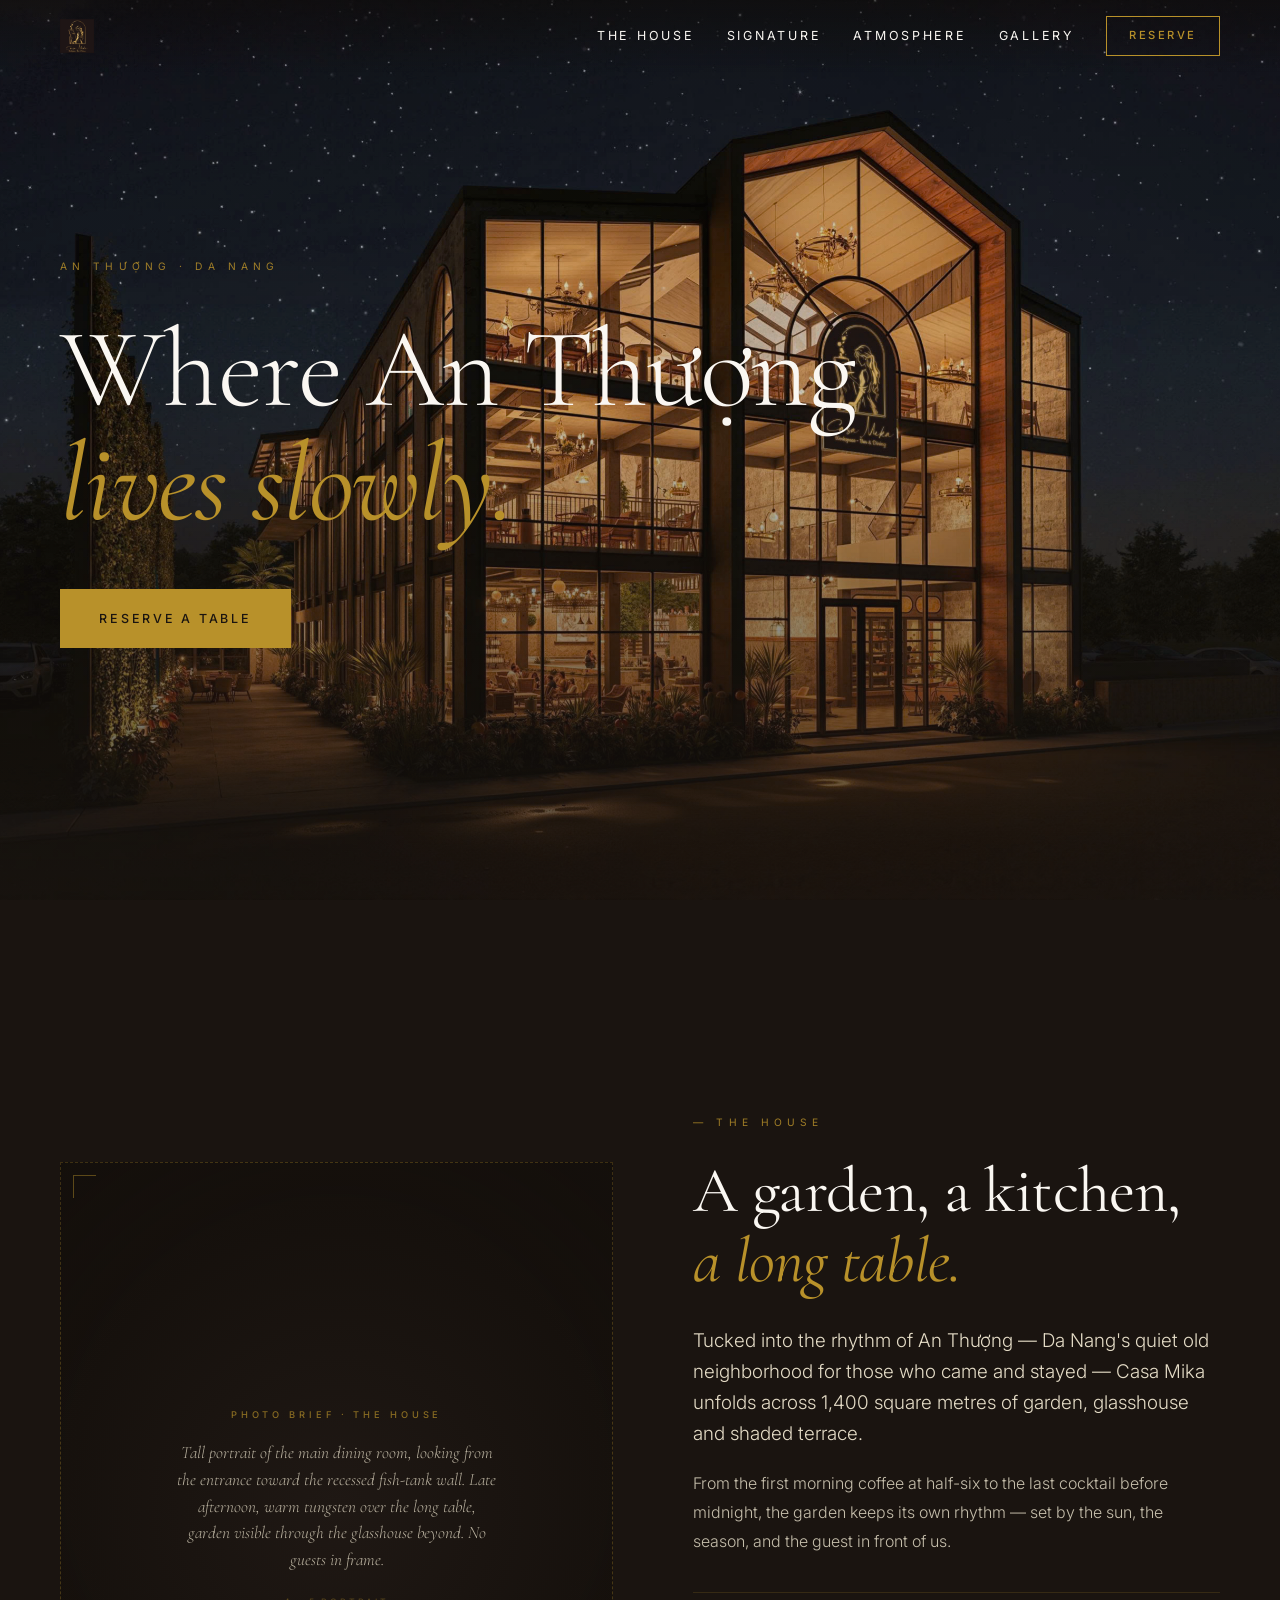
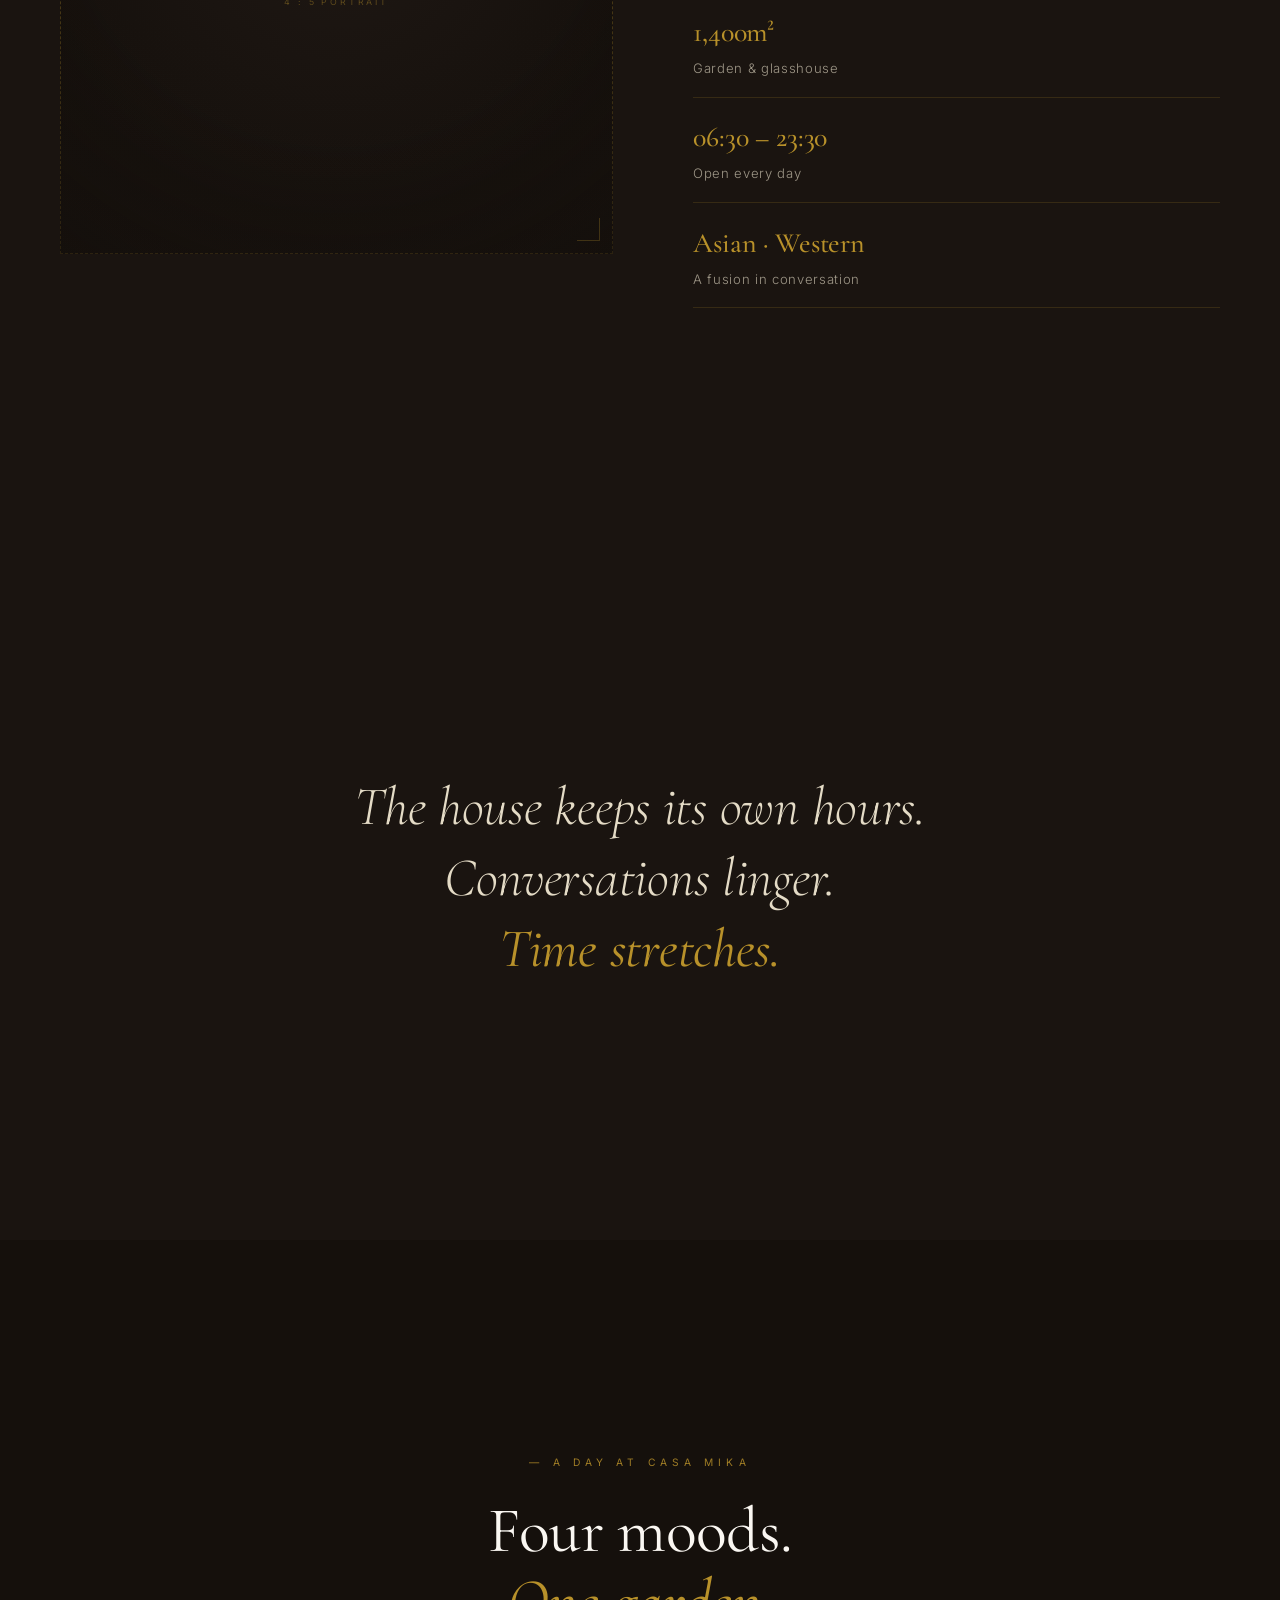
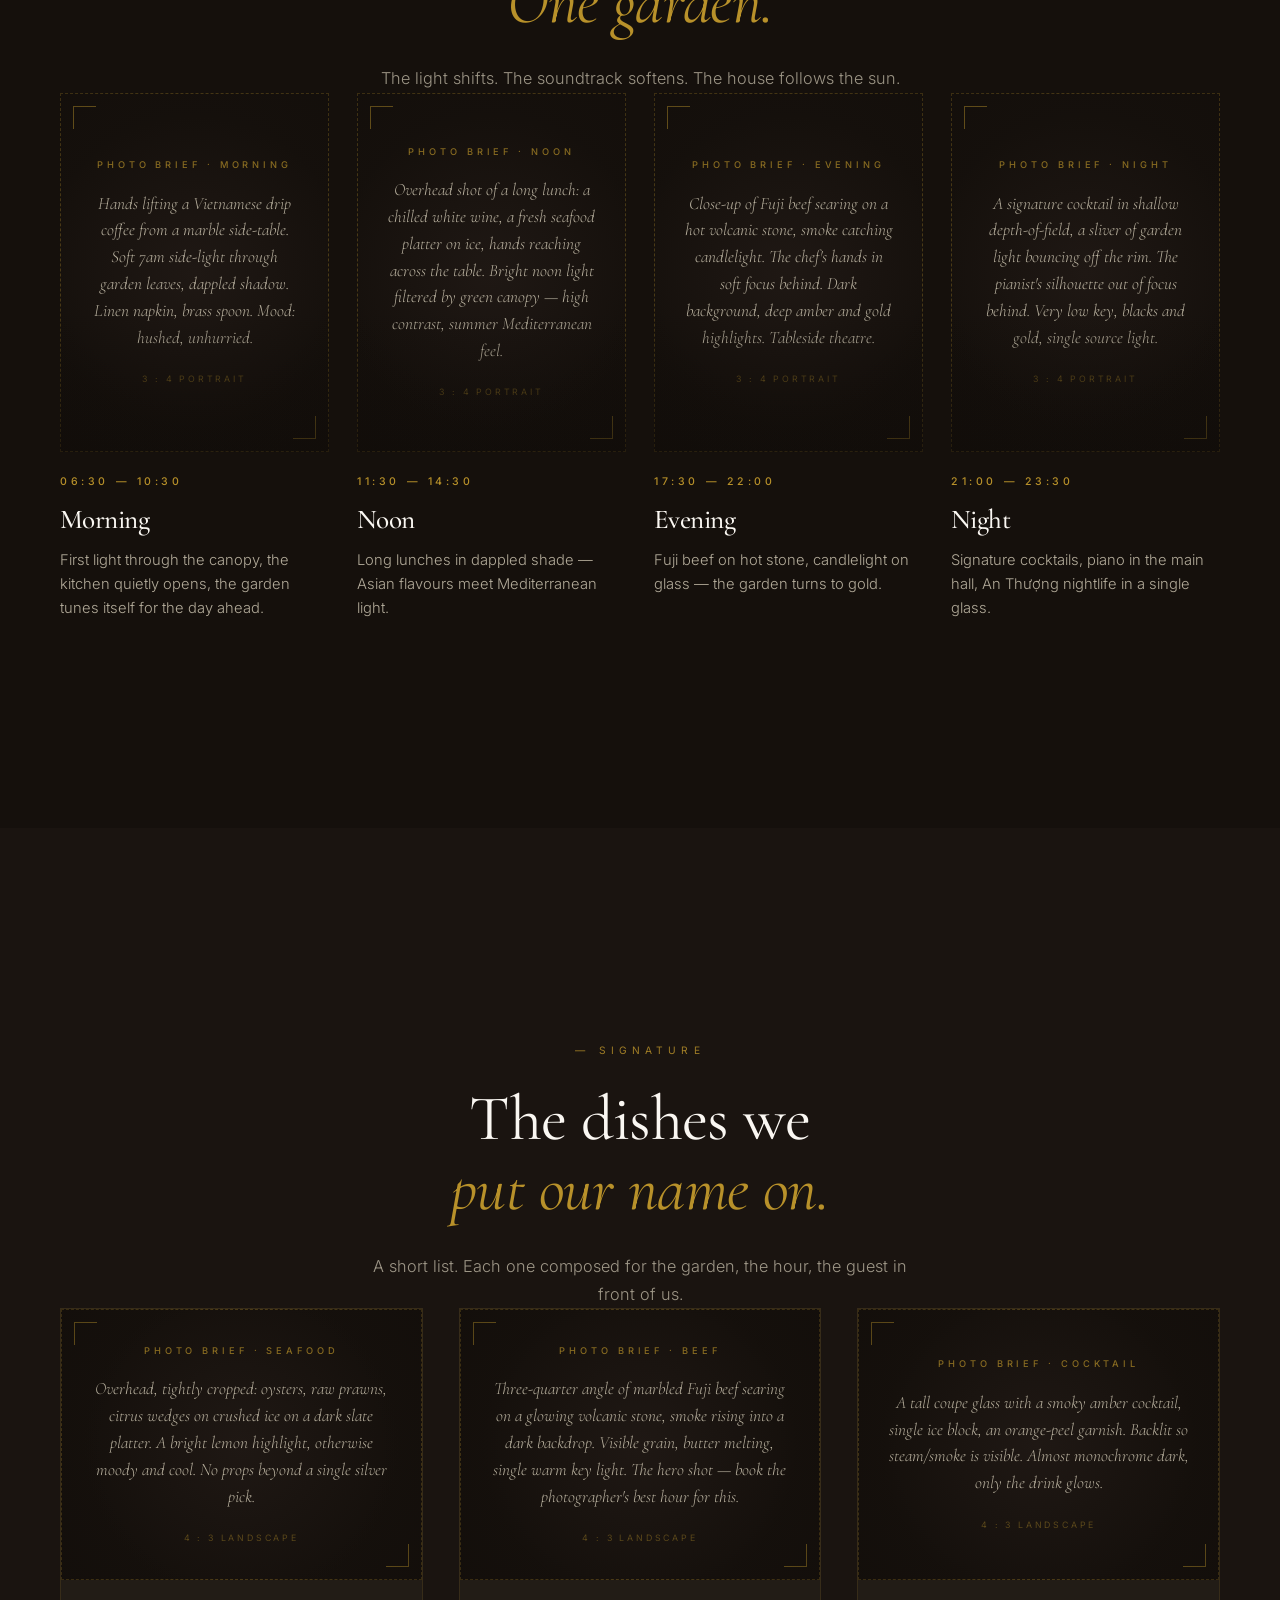
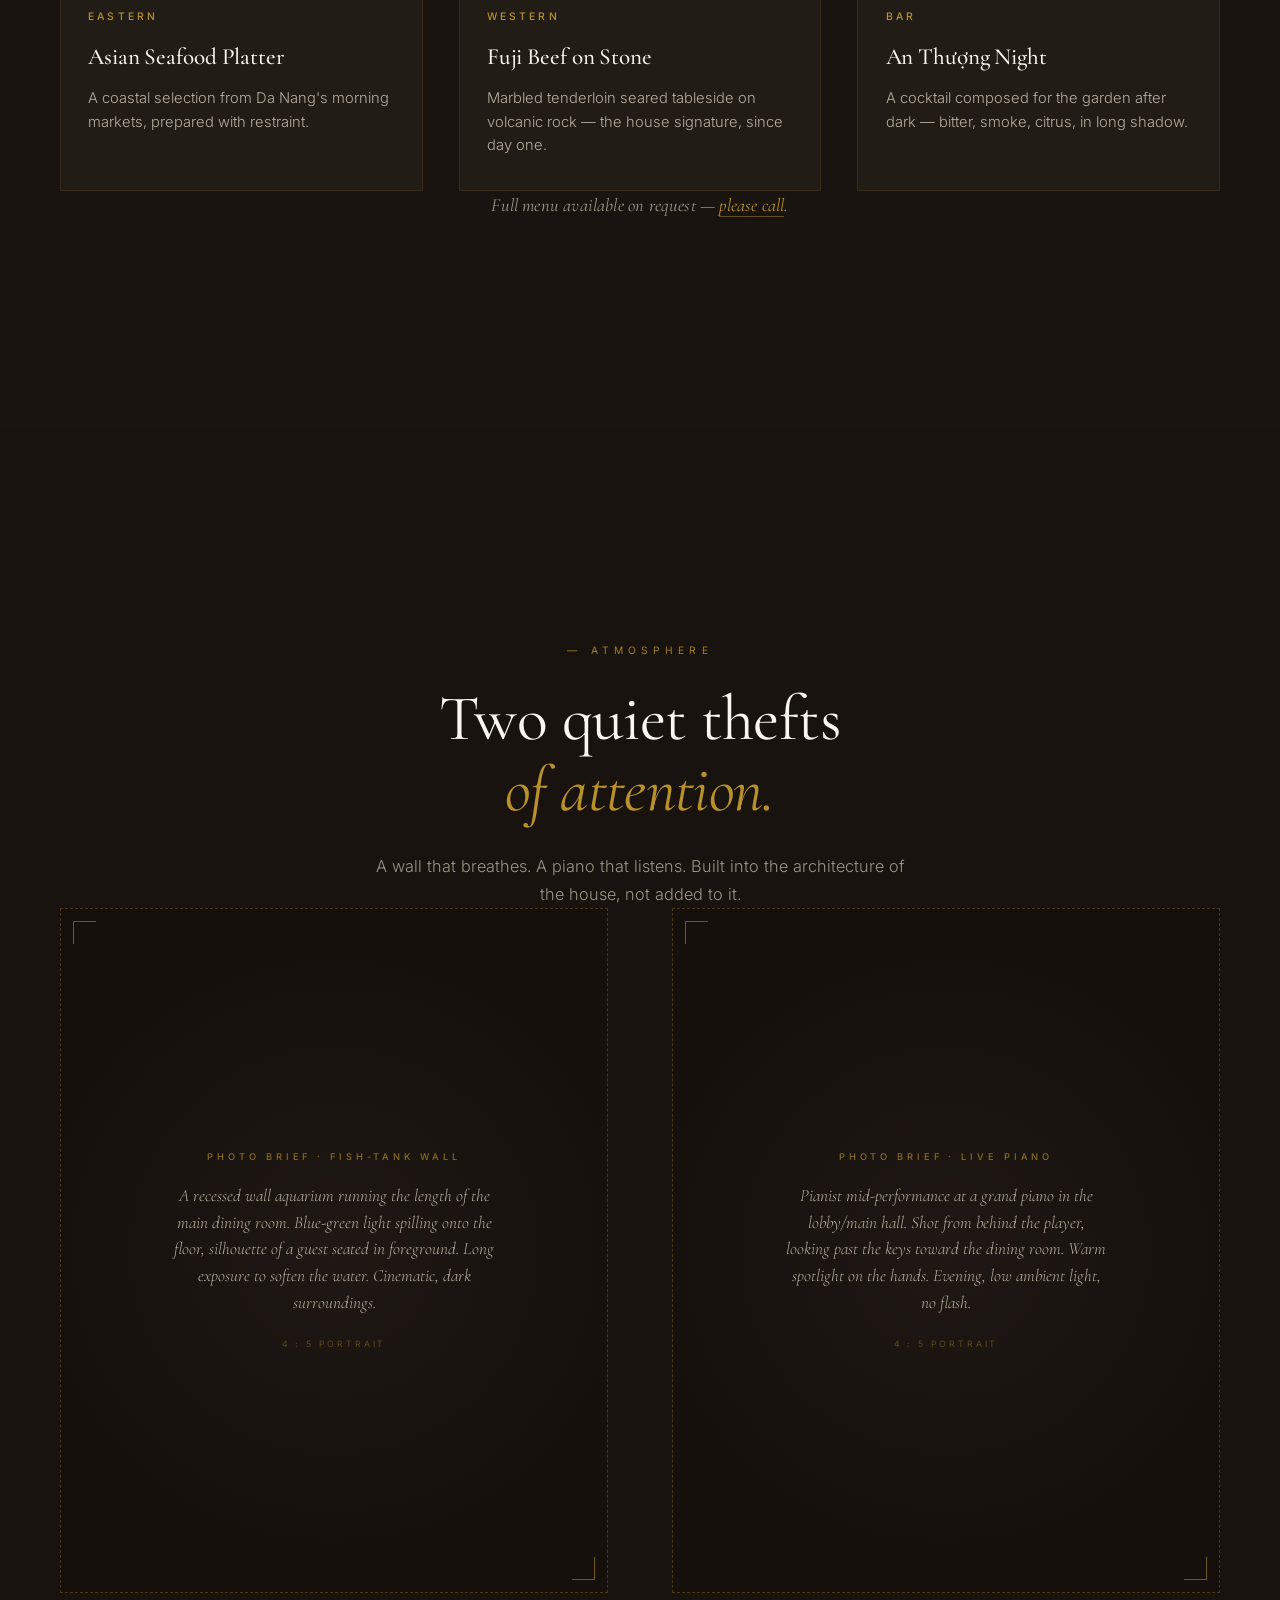
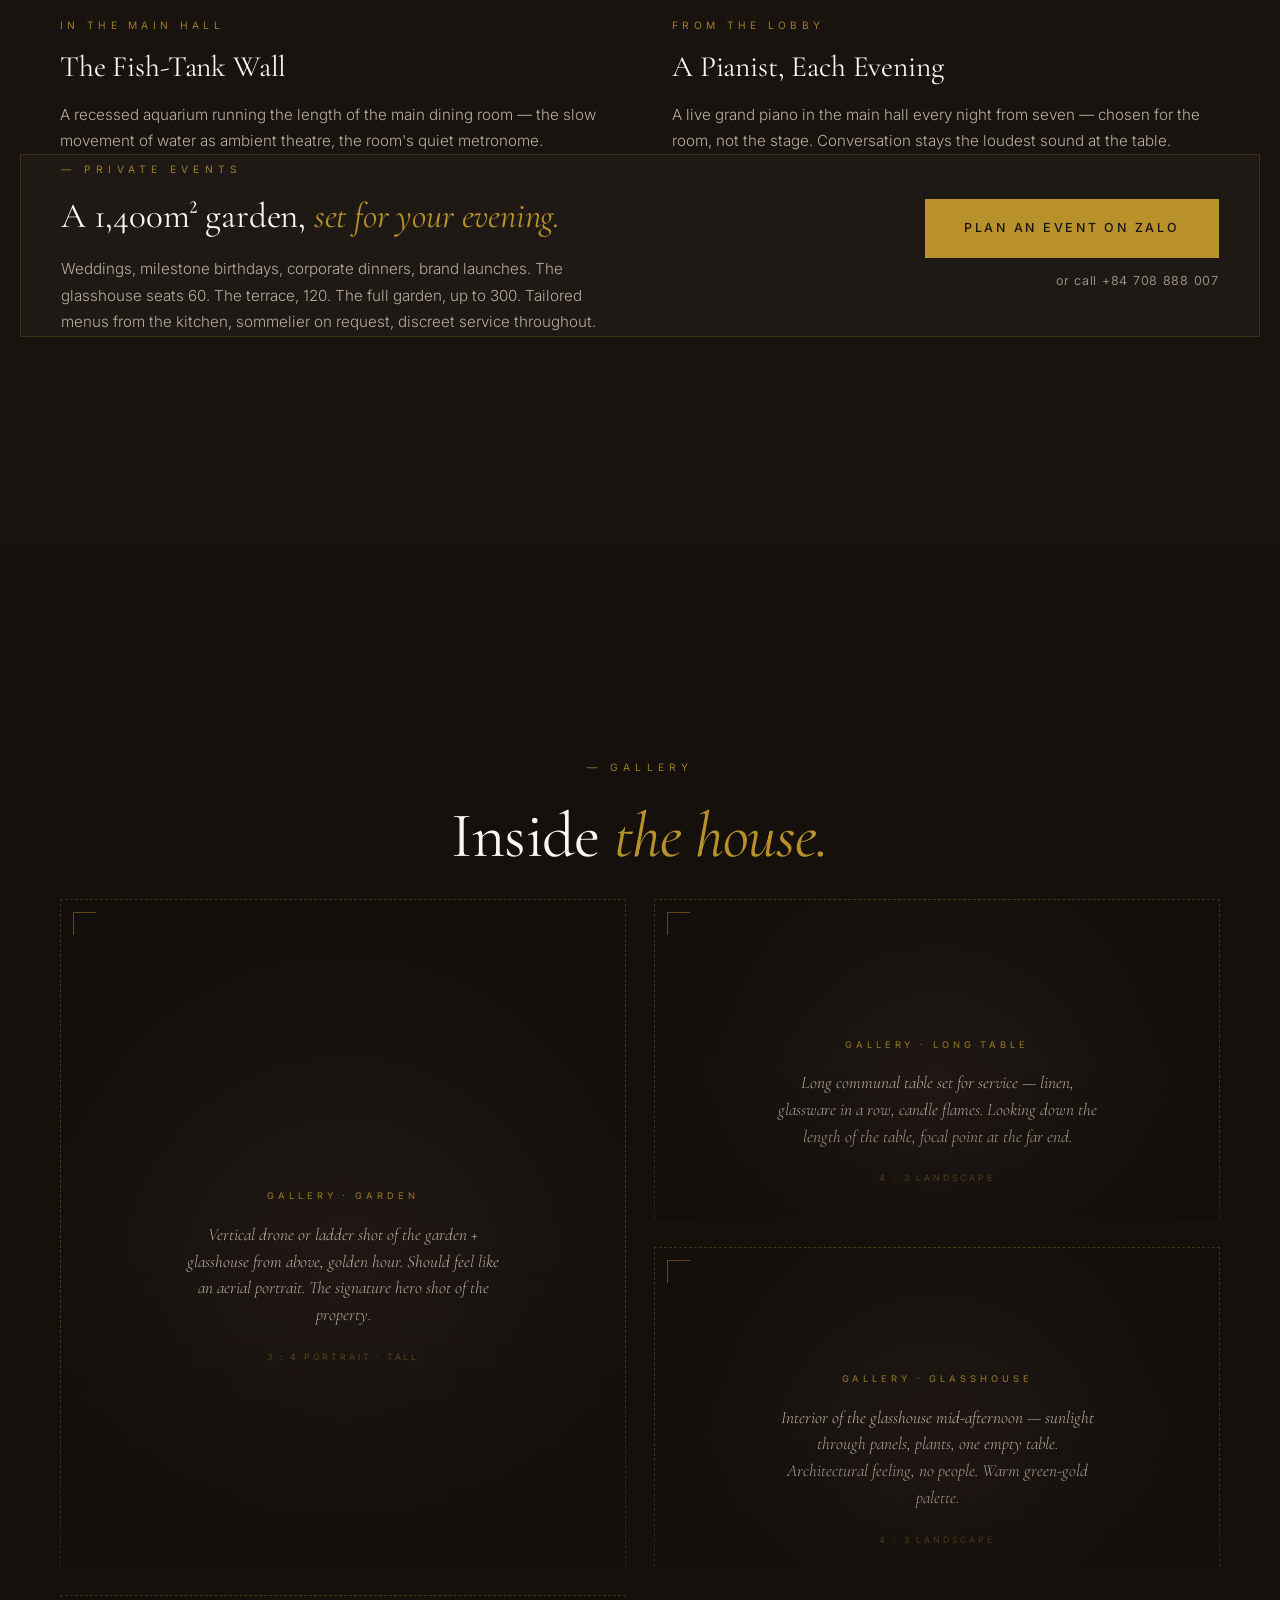
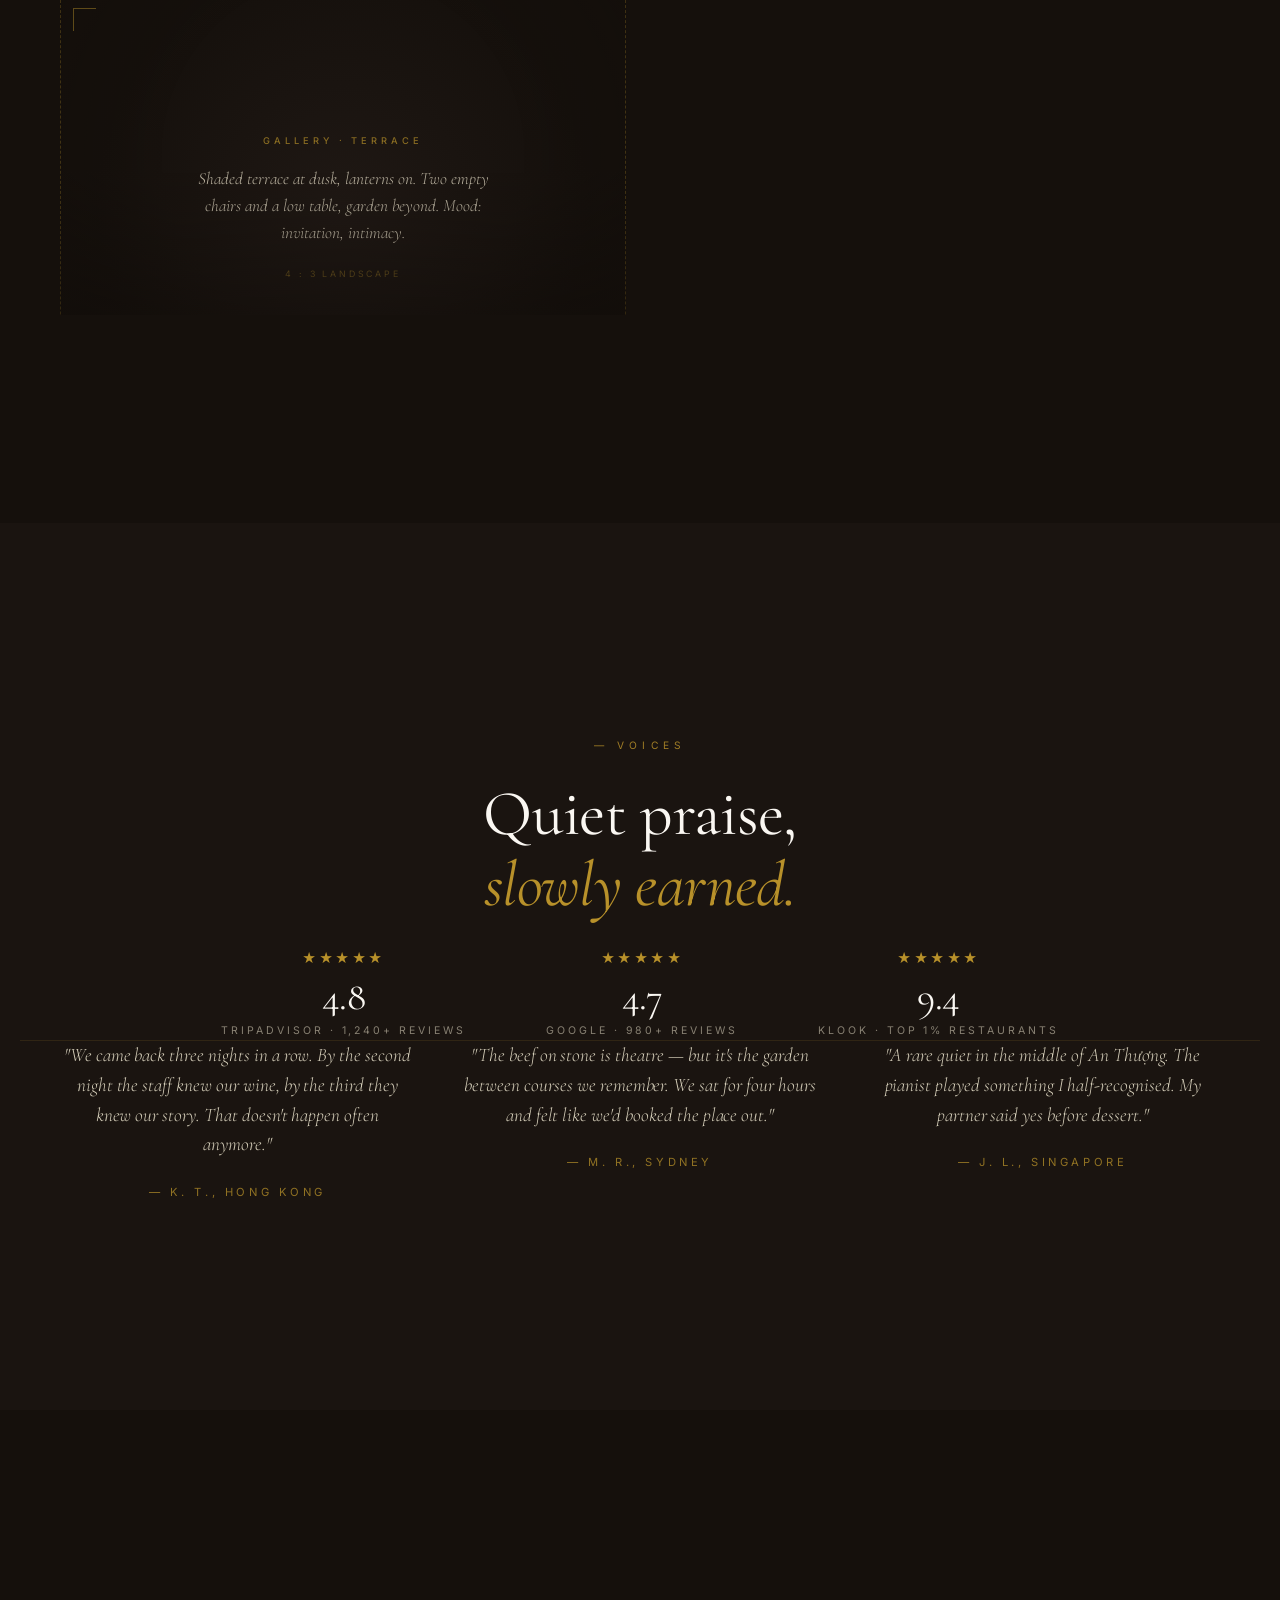
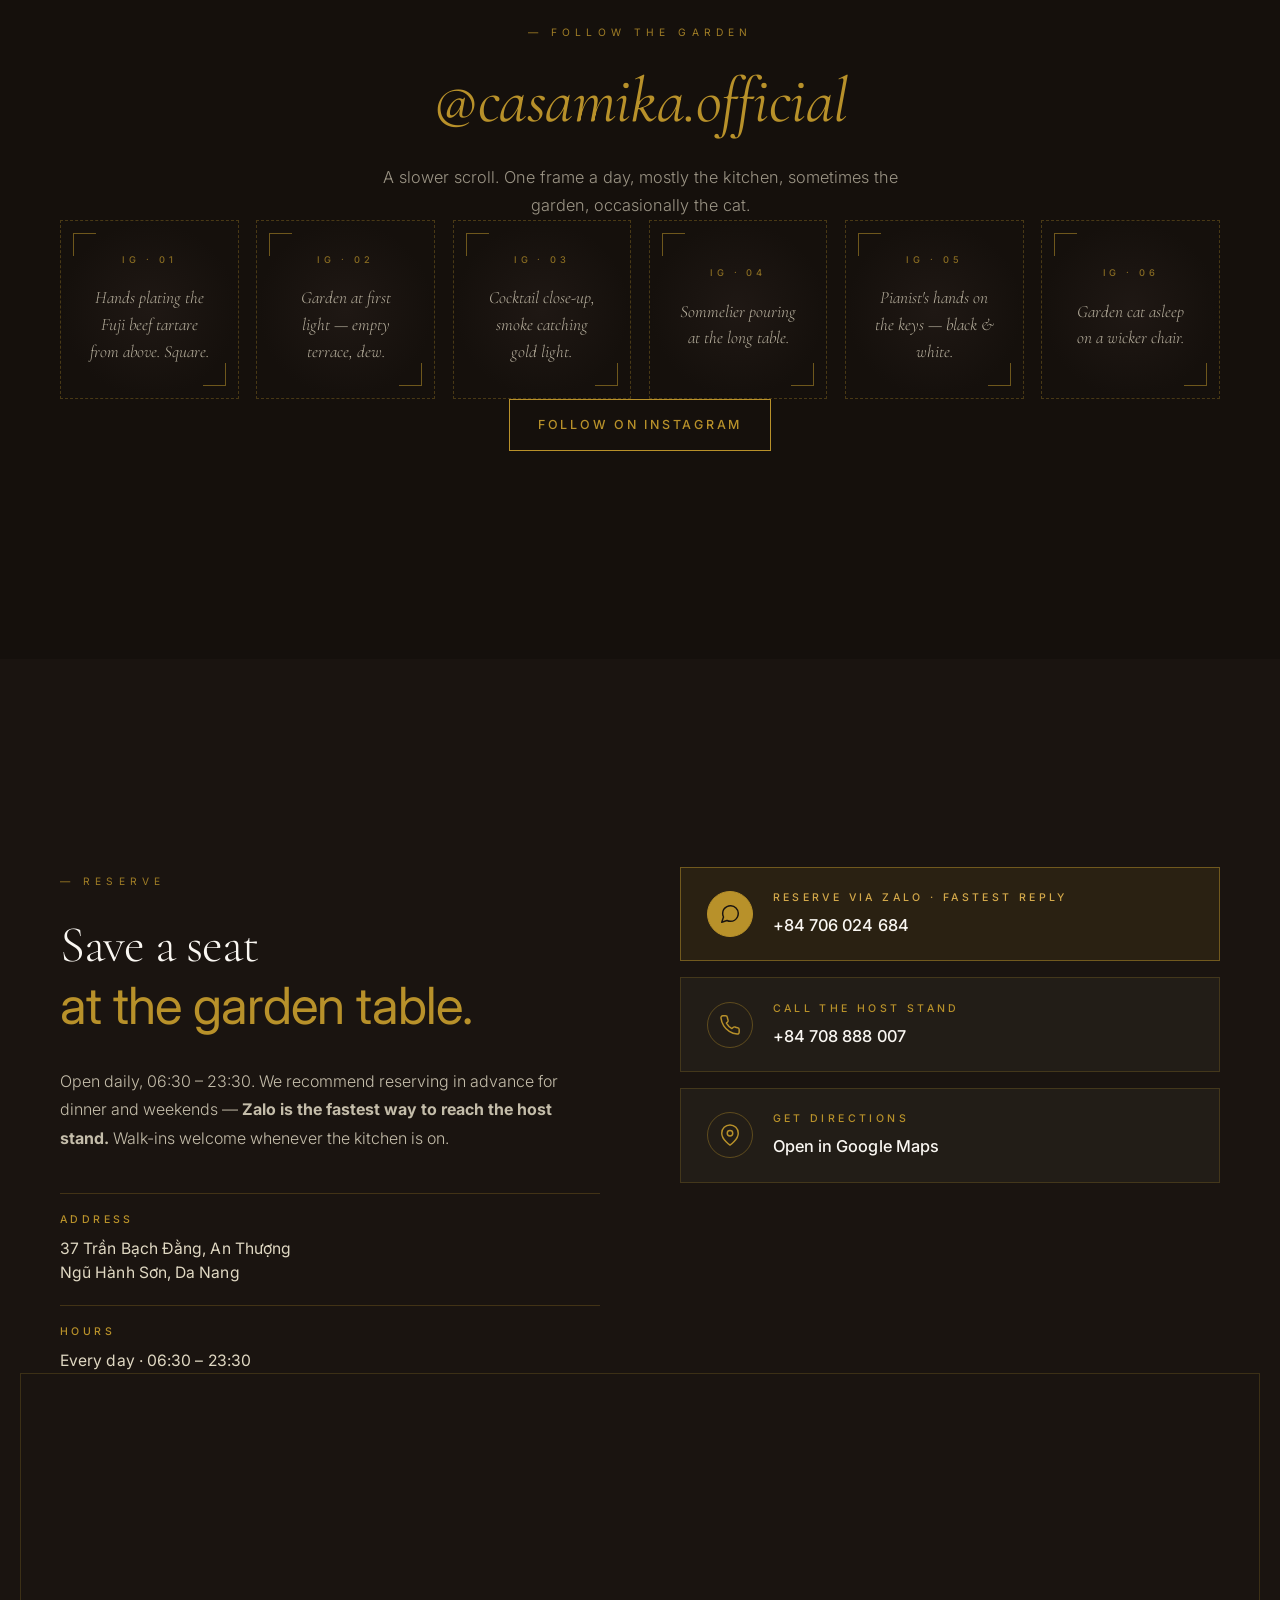
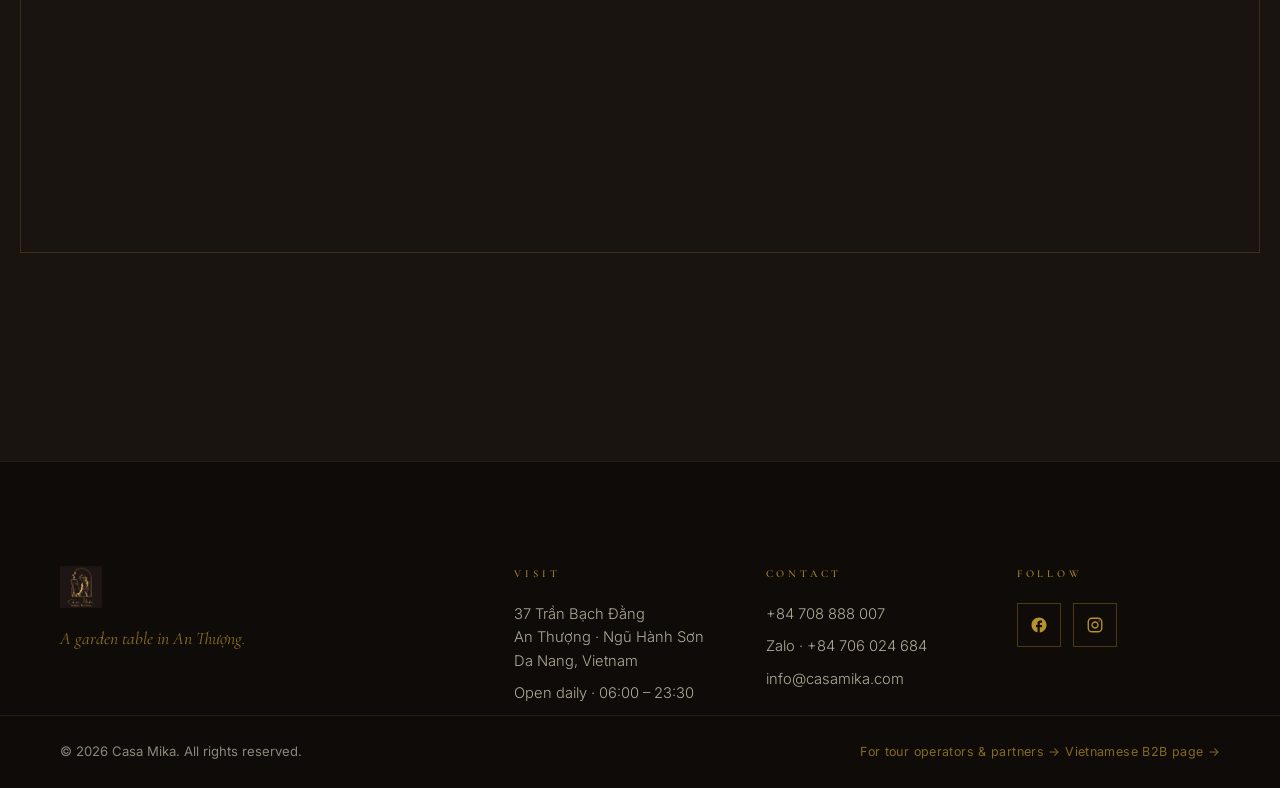
==== commit d03a54aa: "Update landing page with new font styles, photo frame placeholders, and content adjustments; modify " ====
--- a/landingpage/index.html
+++ b/landingpage/index.html
@@ -17,13 +17,25 @@
     <link rel="preconnect" href="https://fonts.googleapis.com">
     <link rel="preconnect" href="https://fonts.gstatic.com" crossorigin>
     <link
-        href="https://fonts.googleapis.com/css2?family=Inter:wght@300;400;500;600&family=Playfair+Display:ital,wght@0,400;0,500;0,600;1,400;1,500&display=swap"
+        href="https://fonts.googleapis.com/css2?family=Cormorant+Garamond:ital,wght@0,300;0,400;0,500;0,600;1,300;1,400;1,500&family=Inter:wght@300;400;500;600&family=Playfair+Display:ital,wght@0,400;0,500;0,600;1,400;1,500&display=swap"
         rel="stylesheet">
     <link rel="preload" as="image" href="image3d.jpg">
     <link rel="stylesheet" href="style.css">
 </head>
 
 <body class="site-main">
+<!--
+================================================================================
+  PHOTOGRAPHY BRIEF — pass to photographer / art director
+  All <div class="ms-photo-frame"> blocks below are placeholders awaiting final shots.
+  Each frame contains the brief (mood, framing, time of day) inside its caption.
+  Hero is using image3d.jpg as the current visual anchor — the brief for the
+  ideal replacement hero shot is:
+    "Drone or wide low-angle of the garden at golden hour. Glasshouse silhouette,
+     warm light through canopy, no visible people. Cinematic, very dark mid-tones,
+     gold highlights. 16:9 or wider, suitable as background for white display type."
+================================================================================
+-->
 
     <!-- ===== Nav ===== -->
     <nav class="ms-nav" id="msNav">
@@ -34,8 +46,8 @@
             </a>
             <div class="ms-nav-links" id="msNavLinks">
                 <a href="#house" class="ms-nav-link">The House</a>
-                <a href="#day" class="ms-nav-link">A Day Here</a>
                 <a href="#signature" class="ms-nav-link">Signature</a>
+                <a href="#atmosphere" class="ms-nav-link">Atmosphere</a>
                 <a href="#gallery" class="ms-nav-link">Gallery</a>
                 <a href="#reserve" class="ms-btn ms-btn-outline ms-btn-sm">Reserve</a>
             </div>
@@ -52,18 +64,11 @@
             <div class="ms-hero-overlay"></div>
         </div>
         <div class="container ms-hero-content">
-            <span class="ms-hero-eyebrow fade-up">37 Trần Bạch Đằng · An Thượng · Da Nang</span>
-            <h1 class="ms-hero-title fade-up delay-1">Where An Thượng<br><em>Lives Slowly.</em></h1>
-            <p class="ms-hero-sub fade-up delay-2">A 1,400m² garden table in the heart of Da Nang's old quarter — open
-                from first light to last call.</p>
+            <span class="ms-hero-eyebrow fade-up">An Thượng · Da Nang</span>
+            <h1 class="ms-hero-title fade-up delay-2">Where An Thượng<br><em>lives slowly.</em></h1>
             <div class="ms-hero-actions fade-up delay-3">
                 <a href="#reserve" class="ms-btn ms-btn-primary ms-btn-lg">Reserve a Table</a>
-                <a href="#house" class="ms-btn ms-btn-ghost ms-btn-lg">Discover the Space</a>
-            </div>
-        </div>
-        <div class="ms-hero-scroll" aria-hidden="true">
-            <span>Scroll</span>
-            <span class="ms-hero-scroll-line"></span>
+            </div>
         </div>
     </header>
 
@@ -71,8 +76,11 @@
     <section class="ms-section ms-house" id="house">
         <div class="container ms-editorial">
             <div class="ms-editorial-img fade-in">
-                <img src="image/hinh1.jpg" alt="Casa Mika dining room" loading="lazy"
-                    onerror="this.src='https://images.unsplash.com/photo-1550966871-3ed3cdb5ed0c?q=80&w=1200&auto=format&fit=crop'">
+                <div class="ms-photo-frame" style="--ratio: 4 / 5;">
+                    <span class="ms-photo-frame-tag">Photo brief · The House</span>
+                    <span class="ms-photo-frame-desc">Tall portrait of the main dining room, looking from the entrance toward the recessed fish-tank wall. Late afternoon, warm tungsten over the long table, garden visible through the glasshouse beyond. No guests in frame.</span>
+                    <span class="ms-photo-frame-ratio">4 : 5 portrait</span>
+                </div>
             </div>
             <div class="ms-editorial-text">
                 <span class="ms-eyebrow fade-up">— The House</span>
@@ -80,14 +88,24 @@
                 <p class="ms-lede fade-up delay-1">Tucked into the rhythm of An Thượng — Da Nang's quiet old neighborhood
                     for those who came and stayed — Casa Mika unfolds across 1,400 square metres of garden, glasshouse
                     and shaded terrace.</p>
-                <p class="ms-body fade-up delay-2">From breakfast at six to the last cocktail before midnight, the house
-                    keeps its own hours. Conversations linger. Time stretches. The garden remembers.</p>
+                <p class="ms-body fade-up delay-2">From the first morning coffee at half-six to the last cocktail
+                    before midnight, the garden keeps its own rhythm — set by the sun, the season, and the guest in
+                    front of us.</p>
                 <ul class="ms-house-meta fade-up delay-3">
                     <li><strong>1,400m²</strong><span>Garden &amp; glasshouse</span></li>
-                    <li><strong>06:00 – 23:30</strong><span>Open every day</span></li>
+                    <li><strong>06:30 – 23:30</strong><span>Open every day</span></li>
                     <li><strong>Asian · Western</strong><span>A fusion in conversation</span></li>
                 </ul>
             </div>
+        </div>
+    </section>
+
+    <!-- ===== Pull quote — quiet bridge ===== -->
+    <section class="ms-quote" aria-label="A note from the house">
+        <div class="container">
+            <blockquote class="ms-quote-body fade-up">
+                <p>The house keeps its own hours.<br>Conversations linger.<br><em>Time stretches.</em></p>
+            </blockquote>
         </div>
     </section>
 
@@ -102,17 +120,23 @@
         <div class="container ms-day-grid">
             <article class="ms-day-card fade-up">
                 <div class="ms-day-img">
-                    <img src="image/3fa202a4e67add53c5986fcdd9c7000d.jpg" alt="Morning at Casa Mika" loading="lazy"
-                        onerror="this.src='https://images.unsplash.com/photo-1495474472287-4d71bcdd2085?q=80&w=900&auto=format&fit=crop'">
-                </div>
-                <span class="ms-day-time">06:00 — 10:30</span>
+                    <div class="ms-photo-frame" style="--ratio: 3 / 4;">
+                        <span class="ms-photo-frame-tag">Photo brief · Morning</span>
+                        <span class="ms-photo-frame-desc">Hands lifting a Vietnamese drip coffee from a marble side-table. Soft 7am side-light through garden leaves, dappled shadow. Linen napkin, brass spoon. Mood: hushed, unhurried.</span>
+                        <span class="ms-photo-frame-ratio">3 : 4 portrait</span>
+                    </div>
+                </div>
+                <span class="ms-day-time">06:30 — 10:30</span>
                 <h3 class="ms-day-name">Morning</h3>
-                <p class="ms-day-mood">Slow coffee under the canopy, garden breakfast, the city waking up around you.</p>
+                <p class="ms-day-mood">First light through the canopy, the kitchen quietly opens, the garden tunes itself for the day ahead.</p>
             </article>
             <article class="ms-day-card fade-up delay-1">
                 <div class="ms-day-img">
-                    <img src="image/haisan.jpg" alt="Noon at Casa Mika" loading="lazy"
-                        onerror="this.src='https://images.unsplash.com/photo-1559737558-2f5a35f4523b?q=80&w=900&auto=format&fit=crop'">
+                    <div class="ms-photo-frame" style="--ratio: 3 / 4;">
+                        <span class="ms-photo-frame-tag">Photo brief · Noon</span>
+                        <span class="ms-photo-frame-desc">Overhead shot of a long lunch: a chilled white wine, a fresh seafood platter on ice, hands reaching across the table. Bright noon light filtered by green canopy — high contrast, summer Mediterranean feel.</span>
+                        <span class="ms-photo-frame-ratio">3 : 4 portrait</span>
+                    </div>
                 </div>
                 <span class="ms-day-time">11:30 — 14:30</span>
                 <h3 class="ms-day-name">Noon</h3>
@@ -120,8 +144,11 @@
             </article>
             <article class="ms-day-card fade-up delay-2">
                 <div class="ms-day-img">
-                    <img src="image/beeffuji.jpg" alt="Evening at Casa Mika" loading="lazy"
-                        onerror="this.src='https://images.unsplash.com/photo-1544025162-d76694265947?q=80&w=900&auto=format&fit=crop'">
+                    <div class="ms-photo-frame" style="--ratio: 3 / 4;">
+                        <span class="ms-photo-frame-tag">Photo brief · Evening</span>
+                        <span class="ms-photo-frame-desc">Close-up of Fuji beef searing on a hot volcanic stone, smoke catching candlelight. The chef's hands in soft focus behind. Dark background, deep amber and gold highlights. Tableside theatre.</span>
+                        <span class="ms-photo-frame-ratio">3 : 4 portrait</span>
+                    </div>
                 </div>
                 <span class="ms-day-time">17:30 — 22:00</span>
                 <h3 class="ms-day-name">Evening</h3>
@@ -129,12 +156,15 @@
             </article>
             <article class="ms-day-card fade-up delay-3">
                 <div class="ms-day-img">
-                    <img src="image/NightCocktail.jpg" alt="Night at Casa Mika" loading="lazy"
-                        onerror="this.src='https://images.unsplash.com/photo-1470337458703-46ad1756a187?q=80&w=900&auto=format&fit=crop'">
+                    <div class="ms-photo-frame" style="--ratio: 3 / 4;">
+                        <span class="ms-photo-frame-tag">Photo brief · Night</span>
+                        <span class="ms-photo-frame-desc">A signature cocktail in shallow depth-of-field, a sliver of garden light bouncing off the rim. The pianist's silhouette out of focus behind. Very low key, blacks and gold, single source light.</span>
+                        <span class="ms-photo-frame-ratio">3 : 4 portrait</span>
+                    </div>
                 </div>
                 <span class="ms-day-time">21:00 — 23:30</span>
                 <h3 class="ms-day-name">Night</h3>
-                <p class="ms-day-mood">Signature cocktails, low music, An Thượng nightlife in a single glass.</p>
+                <p class="ms-day-mood">Signature cocktails, piano in the main hall, An Thượng nightlife in a single glass.</p>
             </article>
         </div>
     </section>
@@ -150,8 +180,11 @@
         <div class="container ms-signature-grid">
             <article class="ms-sig-card fade-up">
                 <div class="ms-sig-img">
-                    <img src="image/haisan.jpg" alt="Asian Seafood Platter" loading="lazy"
-                        onerror="this.src='https://images.unsplash.com/photo-1559737558-2f5a35f4523b?q=80&w=1200&auto=format&fit=crop'">
+                    <div class="ms-photo-frame" style="--ratio: 4 / 3;">
+                        <span class="ms-photo-frame-tag">Photo brief · Seafood</span>
+                        <span class="ms-photo-frame-desc">Overhead, tightly cropped: oysters, raw prawns, citrus wedges on crushed ice on a dark slate platter. A bright lemon highlight, otherwise moody and cool. No props beyond a single silver pick.</span>
+                        <span class="ms-photo-frame-ratio">4 : 3 landscape</span>
+                    </div>
                 </div>
                 <div class="ms-sig-info">
                     <span class="ms-sig-tag">Eastern</span>
@@ -161,8 +194,11 @@
             </article>
             <article class="ms-sig-card fade-up delay-1">
                 <div class="ms-sig-img">
-                    <img src="image/beeffuji.jpg" alt="Fuji Beef on Stone" loading="lazy"
-                        onerror="this.src='https://images.unsplash.com/photo-1544025162-d76694265947?q=80&w=1200&auto=format&fit=crop'">
+                    <div class="ms-photo-frame" style="--ratio: 4 / 3;">
+                        <span class="ms-photo-frame-tag">Photo brief · Beef</span>
+                        <span class="ms-photo-frame-desc">Three-quarter angle of marbled Fuji beef searing on a glowing volcanic stone, smoke rising into a dark backdrop. Visible grain, butter melting, single warm key light. The hero shot — book the photographer's best hour for this.</span>
+                        <span class="ms-photo-frame-ratio">4 : 3 landscape</span>
+                    </div>
                 </div>
                 <div class="ms-sig-info">
                     <span class="ms-sig-tag">Western</span>
@@ -172,8 +208,11 @@
             </article>
             <article class="ms-sig-card fade-up delay-2">
                 <div class="ms-sig-img">
-                    <img src="image/NightCocktail.jpg" alt="An Thượng Night Cocktail" loading="lazy"
-                        onerror="this.src='https://images.unsplash.com/photo-1470337458703-46ad1756a187?q=80&w=1200&auto=format&fit=crop'">
+                    <div class="ms-photo-frame" style="--ratio: 4 / 3;">
+                        <span class="ms-photo-frame-tag">Photo brief · Cocktail</span>
+                        <span class="ms-photo-frame-desc">A tall coupe glass with a smoky amber cocktail, single ice block, an orange-peel garnish. Backlit so steam/smoke is visible. Almost monochrome dark, only the drink glows.</span>
+                        <span class="ms-photo-frame-ratio">4 : 3 landscape</span>
+                    </div>
                 </div>
                 <div class="ms-sig-info">
                     <span class="ms-sig-tag">Bar</span>
@@ -183,9 +222,63 @@
             </article>
         </div>
         <div class="container center-text ms-signature-cta">
-            <button class="ms-btn ms-btn-outline ms-btn-lg" id="msMenuBtn" disabled aria-disabled="true"
-                title="The full menu is being finalised — please call us in the meantime.">View Full Menu — Coming
-                Soon</button>
+            <p class="ms-menu-note fade-up">Full menu available on request — <a href="tel:+84708888007">please call</a>.</p>
+        </div>
+    </section>
+
+    <!-- ===== Atmosphere & Private Events ===== -->
+    <section class="ms-section ms-atmos" id="atmosphere">
+        <div class="container center-text">
+            <span class="ms-eyebrow fade-up">— Atmosphere</span>
+            <h2 class="ms-title fade-up">Two quiet thefts<br><em>of attention.</em></h2>
+            <p class="ms-section-sub fade-up delay-1">A wall that breathes. A piano that listens. Built into the
+                architecture of the house, not added to it.</p>
+        </div>
+        <div class="container ms-atmos-grid">
+            <article class="ms-atmos-card fade-up">
+                <div class="ms-atmos-img">
+                    <div class="ms-photo-frame" style="--ratio: 4 / 5;">
+                        <span class="ms-photo-frame-tag">Photo brief · Fish-tank wall</span>
+                        <span class="ms-photo-frame-desc">A recessed wall aquarium running the length of the main dining
+                            room. Blue-green light spilling onto the floor, silhouette of a guest seated in foreground.
+                            Long exposure to soften the water. Cinematic, dark surroundings.</span>
+                        <span class="ms-photo-frame-ratio">4 : 5 portrait</span>
+                    </div>
+                </div>
+                <span class="ms-atmos-tag">In the main hall</span>
+                <h3 class="ms-atmos-name">The Fish-Tank Wall</h3>
+                <p class="ms-atmos-desc">A recessed aquarium running the length of the main dining room — the slow
+                    movement of water as ambient theatre, the room's quiet metronome.</p>
+            </article>
+            <article class="ms-atmos-card fade-up delay-1">
+                <div class="ms-atmos-img">
+                    <div class="ms-photo-frame" style="--ratio: 4 / 5;">
+                        <span class="ms-photo-frame-tag">Photo brief · Live piano</span>
+                        <span class="ms-photo-frame-desc">Pianist mid-performance at a grand piano in the lobby/main
+                            hall. Shot from behind the player, looking past the keys toward the dining room. Warm
+                            spotlight on the hands. Evening, low ambient light, no flash.</span>
+                        <span class="ms-photo-frame-ratio">4 : 5 portrait</span>
+                    </div>
+                </div>
+                <span class="ms-atmos-tag">From the lobby</span>
+                <h3 class="ms-atmos-name">A Pianist, Each Evening</h3>
+                <p class="ms-atmos-desc">A live grand piano in the main hall every night from seven — chosen for the
+                    room, not the stage. Conversation stays the loudest sound at the table.</p>
+            </article>
+        </div>
+        <div class="container ms-atmos-events fade-up delay-2">
+            <div class="ms-atmos-events-text">
+                <span class="ms-eyebrow">— Private Events</span>
+                <h3 class="ms-atmos-events-title">A 1,400m² garden, <em>set for your evening.</em></h3>
+                <p>Weddings, milestone birthdays, corporate dinners, brand launches. The glasshouse seats 60. The
+                    terrace, 120. The full garden, up to 300. Tailored menus from the kitchen, sommelier on request,
+                    discreet service throughout.</p>
+            </div>
+            <div class="ms-atmos-events-cta">
+                <a href="https://zalo.me/0706024684" target="_blank" rel="noopener"
+                    class="ms-btn ms-btn-primary ms-btn-lg">Plan an Event on Zalo</a>
+                <a href="tel:+84708888007" class="ms-atmos-events-tel">or call +84 708 888 007</a>
+            </div>
         </div>
     </section>
 
@@ -196,30 +289,144 @@
             <h2 class="ms-title fade-up">Inside <em>the house.</em></h2>
         </div>
         <div class="container ms-gallery">
-            <a class="ms-gal-item ms-gal-tall fade-up" href="image3d.jpg" data-lightbox
-                aria-label="Open Casa Mika exterior in lightbox">
-                <img src="image3d.jpg" alt="Casa Mika exterior" loading="lazy">
-            </a>
-            <a class="ms-gal-item fade-up delay-1" href="brochure.jpg" data-lightbox
-                aria-label="Open Casa Mika garden in lightbox">
-                <img src="brochure.jpg" alt="Casa Mika garden" loading="lazy">
-            </a>
-            <a class="ms-gal-item fade-up delay-2" href="image/hinh1.jpg" data-lightbox
-                aria-label="Open Casa Mika dining in lightbox">
-                <img src="image/hinh1.jpg" alt="Casa Mika dining" loading="lazy">
-            </a>
-            <a class="ms-gal-item fade-up" href="deal.jpg" data-lightbox
-                aria-label="Open Casa Mika service in lightbox">
-                <img src="deal.jpg" alt="Casa Mika service" loading="lazy">
-            </a>
-            <a class="ms-gal-item ms-gal-wide fade-up delay-1" href="image/parter.jpg" data-lightbox
-                aria-label="Open Casa Mika terrace in lightbox">
-                <img src="image/parter.jpg" alt="Casa Mika terrace" loading="lazy">
-            </a>
-            <a class="ms-gal-item fade-up delay-2" href="avatar.jpg" data-lightbox
-                aria-label="Open Casa Mika detail in lightbox">
-                <img src="avatar.jpg" alt="Casa Mika detail" loading="lazy">
-            </a>
+            <div class="ms-gal-item ms-gal-tall fade-up">
+                <div class="ms-photo-frame" style="--ratio: 3 / 4;">
+                    <span class="ms-photo-frame-tag">Gallery · Garden</span>
+                    <span class="ms-photo-frame-desc">Vertical drone or ladder shot of the garden + glasshouse from above, golden hour. Should feel like an aerial portrait. The signature hero shot of the property.</span>
+                    <span class="ms-photo-frame-ratio">3 : 4 portrait · tall</span>
+                </div>
+                <span class="ms-gal-caption">The garden, at first light</span>
+            </div>
+            <div class="ms-gal-item fade-up delay-1">
+                <div class="ms-photo-frame" style="--ratio: 4 / 3;">
+                    <span class="ms-photo-frame-tag">Gallery · Long table</span>
+                    <span class="ms-photo-frame-desc">Long communal table set for service — linen, glassware in a row, candle flames. Looking down the length of the table, focal point at the far end.</span>
+                    <span class="ms-photo-frame-ratio">4 : 3 landscape</span>
+                </div>
+                <span class="ms-gal-caption">The long table</span>
+            </div>
+            <div class="ms-gal-item fade-up delay-2">
+                <div class="ms-photo-frame" style="--ratio: 4 / 3;">
+                    <span class="ms-photo-frame-tag">Gallery · Glasshouse</span>
+                    <span class="ms-photo-frame-desc">Interior of the glasshouse mid-afternoon — sunlight through panels, plants, one empty table. Architectural feeling, no people. Warm green-gold palette.</span>
+                    <span class="ms-photo-frame-ratio">4 : 3 landscape</span>
+                </div>
+                <span class="ms-gal-caption">Glasshouse afternoon</span>
+            </div>
+            <div class="ms-gal-item fade-up delay-3">
+                <div class="ms-photo-frame" style="--ratio: 4 / 3;">
+                    <span class="ms-photo-frame-tag">Gallery · Terrace</span>
+                    <span class="ms-photo-frame-desc">Shaded terrace at dusk, lanterns on. Two empty chairs and a low table, garden beyond. Mood: invitation, intimacy.</span>
+                    <span class="ms-photo-frame-ratio">4 : 3 landscape</span>
+                </div>
+                <span class="ms-gal-caption">Terrace, into the evening</span>
+            </div>
+        </div>
+    </section>
+
+    <!-- ===== Voices (social proof) =====
+         NOTE: ratings and testimonials below are PLACEHOLDERS for layout review.
+         Replace with real TripAdvisor/Google data and verified guest quotes
+         before going to production. -->
+    <section class="ms-section ms-voices" id="voices">
+        <div class="container center-text">
+            <span class="ms-eyebrow fade-up">— Voices</span>
+            <h2 class="ms-title fade-up">Quiet praise,<br><em>slowly earned.</em></h2>
+        </div>
+        <div class="container ms-voices-ratings fade-up delay-1">
+            <div class="ms-rating">
+                <span class="ms-rating-stars" aria-hidden="true">★★★★★</span>
+                <span class="ms-rating-score">4.8</span>
+                <span class="ms-rating-meta">TripAdvisor · 1,240+ reviews</span>
+            </div>
+            <div class="ms-rating">
+                <span class="ms-rating-stars" aria-hidden="true">★★★★★</span>
+                <span class="ms-rating-score">4.7</span>
+                <span class="ms-rating-meta">Google · 980+ reviews</span>
+            </div>
+            <div class="ms-rating">
+                <span class="ms-rating-stars" aria-hidden="true">★★★★★</span>
+                <span class="ms-rating-score">9.4</span>
+                <span class="ms-rating-meta">Klook · Top 1% restaurants</span>
+            </div>
+        </div>
+        <div class="container ms-voices-grid">
+            <blockquote class="ms-voice fade-up">
+                <p>"We came back three nights in a row. By the second night the staff knew our wine, by the third they
+                    knew our story. That doesn't happen often anymore."</p>
+                <footer>— K. T., Hong Kong</footer>
+            </blockquote>
+            <blockquote class="ms-voice fade-up delay-1">
+                <p>"The beef on stone is theatre — but it's the garden between courses we remember. We sat for four
+                    hours and felt like we'd booked the place out."</p>
+                <footer>— M. R., Sydney</footer>
+            </blockquote>
+            <blockquote class="ms-voice fade-up delay-2">
+                <p>"A rare quiet in the middle of An Thượng. The pianist played something I half-recognised. My partner
+                    said yes before dessert."</p>
+                <footer>— J. L., Singapore</footer>
+            </blockquote>
+        </div>
+    </section>
+
+    <!-- ===== Instagram feed =====
+         NOTE: tiles below are placeholders. When the @casamika.official feed
+         goes live, replace with a Lightwidget / Curator.io / Instagram Basic
+         Display API embed, or hand-pick the 6 most recent grid images. -->
+    <section class="ms-section ms-insta" id="insta">
+        <div class="container center-text">
+            <span class="ms-eyebrow fade-up">— Follow the garden</span>
+            <h2 class="ms-title fade-up"><em>@casamika.official</em></h2>
+            <p class="ms-section-sub fade-up delay-1">A slower scroll. One frame a day, mostly the kitchen, sometimes the
+                garden, occasionally the cat.</p>
+        </div>
+        <div class="container ms-insta-grid">
+            <a class="ms-insta-tile fade-up" href="https://www.instagram.com/casamika.official/" target="_blank"
+                rel="noopener" aria-label="See on Instagram">
+                <div class="ms-photo-frame" style="--ratio: 1 / 1;">
+                    <span class="ms-photo-frame-tag">IG · 01</span>
+                    <span class="ms-photo-frame-desc">Hands plating the Fuji beef tartare from above. Square.</span>
+                </div>
+            </a>
+            <a class="ms-insta-tile fade-up delay-1" href="https://www.instagram.com/casamika.official/" target="_blank"
+                rel="noopener" aria-label="See on Instagram">
+                <div class="ms-photo-frame" style="--ratio: 1 / 1;">
+                    <span class="ms-photo-frame-tag">IG · 02</span>
+                    <span class="ms-photo-frame-desc">Garden at first light — empty terrace, dew.</span>
+                </div>
+            </a>
+            <a class="ms-insta-tile fade-up delay-2" href="https://www.instagram.com/casamika.official/" target="_blank"
+                rel="noopener" aria-label="See on Instagram">
+                <div class="ms-photo-frame" style="--ratio: 1 / 1;">
+                    <span class="ms-photo-frame-tag">IG · 03</span>
+                    <span class="ms-photo-frame-desc">Cocktail close-up, smoke catching gold light.</span>
+                </div>
+            </a>
+            <a class="ms-insta-tile fade-up" href="https://www.instagram.com/casamika.official/" target="_blank"
+                rel="noopener" aria-label="See on Instagram">
+                <div class="ms-photo-frame" style="--ratio: 1 / 1;">
+                    <span class="ms-photo-frame-tag">IG · 04</span>
+                    <span class="ms-photo-frame-desc">Sommelier pouring at the long table.</span>
+                </div>
+            </a>
+            <a class="ms-insta-tile fade-up delay-1" href="https://www.instagram.com/casamika.official/" target="_blank"
+                rel="noopener" aria-label="See on Instagram">
+                <div class="ms-photo-frame" style="--ratio: 1 / 1;">
+                    <span class="ms-photo-frame-tag">IG · 05</span>
+                    <span class="ms-photo-frame-desc">Pianist's hands on the keys — black &amp; white.</span>
+                </div>
+            </a>
+            <a class="ms-insta-tile fade-up delay-2" href="https://www.instagram.com/casamika.official/" target="_blank"
+                rel="noopener" aria-label="See on Instagram">
+                <div class="ms-photo-frame" style="--ratio: 1 / 1;">
+                    <span class="ms-photo-frame-tag">IG · 06</span>
+                    <span class="ms-photo-frame-desc">Garden cat asleep on a wicker chair.</span>
+                </div>
+            </a>
+        </div>
+        <div class="container center-text ms-insta-cta">
+            <a href="https://www.instagram.com/casamika.official/" target="_blank" rel="noopener"
+                class="ms-btn ms-btn-outline">Follow on Instagram</a>
         </div>
     </section>
 
@@ -229,8 +436,9 @@
             <div class="ms-reserve-text">
                 <span class="ms-eyebrow fade-up">— Reserve</span>
                 <h2 class="ms-title fade-up">Save a seat<br><em>at the garden table.</em></h2>
-                <p class="ms-body fade-up delay-1">Open daily, 06:00 – 23:30. We recommend reserving in advance for
-                    dinner and weekends. Walk-ins welcome whenever the kitchen is on.</p>
+                <p class="ms-body fade-up delay-1">Open daily, 06:30 – 23:30. We recommend reserving in advance for
+                    dinner and weekends — <strong>Zalo is the fastest way to reach the host stand.</strong> Walk-ins welcome
+                    whenever the kitchen is on.</p>
                 <dl class="ms-reserve-meta fade-up delay-2">
                     <div>
                         <dt>Address</dt>
@@ -238,12 +446,26 @@
                     </div>
                     <div>
                         <dt>Hours</dt>
-                        <dd>Every day · 06:00 – 23:30</dd>
+                        <dd>Every day · 06:30 – 23:30</dd>
                     </div>
                 </dl>
             </div>
             <div class="ms-reserve-actions">
-                <a href="tel:+84708888007" class="ms-contact-card fade-up">
+                <a href="https://zalo.me/0706024684" target="_blank" rel="noopener"
+                    class="ms-contact-card ms-contact-card-primary fade-up">
+                    <span class="ms-contact-icon" aria-hidden="true">
+                        <svg viewBox="0 0 24 24" width="22" height="22" fill="none" stroke="currentColor"
+                            stroke-width="1.6" stroke-linecap="round" stroke-linejoin="round">
+                            <path
+                                d="M21 11.5a8.38 8.38 0 0 1-.9 3.8 8.5 8.5 0 0 1-7.6 4.7 8.38 8.38 0 0 1-3.8-.9L3 21l1.9-5.7a8.38 8.38 0 0 1-.9-3.8 8.5 8.5 0 0 1 4.7-7.6 8.38 8.38 0 0 1 3.8-.9h.5a8.48 8.48 0 0 1 8 8v.5z" />
+                        </svg>
+                    </span>
+                    <div class="ms-contact-text">
+                        <span class="ms-contact-label">Reserve via Zalo · Fastest reply</span>
+                        <span class="ms-contact-value">+84 706 024 684</span>
+                    </div>
+                </a>
+                <a href="tel:+84708888007" class="ms-contact-card fade-up delay-1">
                     <span class="ms-contact-icon" aria-hidden="true">
                         <svg viewBox="0 0 24 24" width="22" height="22" fill="none" stroke="currentColor"
                             stroke-width="1.6" stroke-linecap="round" stroke-linejoin="round">
@@ -252,21 +474,8 @@
                         </svg>
                     </span>
                     <div class="ms-contact-text">
-                        <span class="ms-contact-label">Call us</span>
+                        <span class="ms-contact-label">Call the host stand</span>
                         <span class="ms-contact-value">+84 708 888 007</span>
-                    </div>
-                </a>
-                <a href="https://zalo.me/0706024684" target="_blank" rel="noopener" class="ms-contact-card fade-up delay-1">
-                    <span class="ms-contact-icon" aria-hidden="true">
-                        <svg viewBox="0 0 24 24" width="22" height="22" fill="none" stroke="currentColor"
-                            stroke-width="1.6" stroke-linecap="round" stroke-linejoin="round">
-                            <path
-                                d="M21 11.5a8.38 8.38 0 0 1-.9 3.8 8.5 8.5 0 0 1-7.6 4.7 8.38 8.38 0 0 1-3.8-.9L3 21l1.9-5.7a8.38 8.38 0 0 1-.9-3.8 8.5 8.5 0 0 1 4.7-7.6 8.38 8.38 0 0 1 3.8-.9h.5a8.48 8.48 0 0 1 8 8v.5z" />
-                        </svg>
-                    </span>
-                    <div class="ms-contact-text">
-                        <span class="ms-contact-label">Chat on Zalo</span>
-                        <span class="ms-contact-value">+84 706 024 684</span>
                     </div>
                 </a>
                 <a href="https://maps.app.goo.gl/qsTUVr82UATkvFJv5" target="_blank" rel="noopener"
--- a/landingpage/style.css
+++ b/landingpage/style.css
@@ -1744,6 +1744,8 @@
    ========================================================================= */
 
 .site-main {
+  /* Scoped font override — does not affect doi-tac.html */
+  --font-heading: "Cormorant Garamond", "Playfair Display", ui-serif, Georgia, "Times New Roman", serif;
   background: #1A1410;
   color: #FAF7F2;
   font-family: var(--font-text);
@@ -1765,13 +1767,13 @@
 .site-main .center-text { text-align: center; }
 
 /* ---------- Animations (reused with site-main scope) ---------- */
-.site-main .fade-up   { opacity: 0; transform: translateY(28px); transition: opacity 0.9s cubic-bezier(.2,.7,.2,1), transform 0.9s cubic-bezier(.2,.7,.2,1); }
-.site-main .fade-in   { opacity: 0; transition: opacity 1.1s ease; }
+.site-main .fade-up   { opacity: 0; transform: translateY(22px); transition: opacity 1.4s cubic-bezier(.2,.7,.2,1), transform 1.4s cubic-bezier(.2,.7,.2,1); }
+.site-main .fade-in   { opacity: 0; transition: opacity 1.6s ease; }
 .site-main .fade-up.visible,
 .site-main .fade-in.visible { opacity: 1; transform: translateY(0); }
-.site-main .delay-1 { transition-delay: 0.12s; }
-.site-main .delay-2 { transition-delay: 0.24s; }
-.site-main .delay-3 { transition-delay: 0.36s; }
+.site-main .delay-1 { transition-delay: 0.25s; }
+.site-main .delay-2 { transition-delay: 0.5s; }
+.site-main .delay-3 { transition-delay: 0.85s; }
 
 /* ---------- Nav ---------- */
 .ms-nav {
@@ -1987,8 +1989,7 @@
   position: absolute;
   inset: 0;
   background:
-    radial-gradient(circle at 30% 30%, rgba(26,20,16,0.35), rgba(26,20,16,0.7) 70%),
-    linear-gradient(180deg, rgba(26,20,16,0.55) 0%, rgba(26,20,16,0.3) 35%, rgba(26,20,16,0.92) 100%);
+    linear-gradient(180deg, rgba(26,20,16,0.28) 0%, rgba(26,20,16,0.18) 40%, rgba(26,20,16,0.78) 100%);
 }
 @keyframes msKenBurns {
   0%   { transform: scale(1)    translate(0, 0); }
@@ -2004,34 +2005,26 @@
 .ms-hero-eyebrow {
   display: inline-block;
   font-family: var(--font-text);
-  font-size: 0.7rem;
-  letter-spacing: 0.42em;
-  text-transform: uppercase;
-  color: #B8912A;
-  margin-bottom: 1.6rem;
-  font-weight: 500;
+  font-size: 0.64rem;
+  letter-spacing: 0.5em;
+  text-transform: uppercase;
+  color: rgba(184, 145, 42, 0.85);
+  margin-bottom: 2.4rem;
+  font-weight: 400;
 }
 .ms-hero-title {
   font-family: var(--font-heading);
-  font-weight: 500;
-  font-size: clamp(2.4rem, 9.5vw, 5.8rem);
-  line-height: 1.04;
-  letter-spacing: -0.02em;
-  margin: 0 0 1.4rem;
+  font-weight: 300;
+  font-size: clamp(2.8rem, 10.5vw, 7rem);
+  line-height: 1.02;
+  letter-spacing: -0.015em;
+  margin: 0 0 3rem;
   color: #FAF7F2;
 }
 .ms-hero-title em {
   font-style: italic;
   color: #B8912A;
-  font-weight: 500;
-}
-.ms-hero-sub {
-  font-size: clamp(0.98rem, 2.2vw, 1.18rem);
-  line-height: 1.6;
-  max-width: 560px;
-  margin: 0 0 2.5rem;
-  color: rgba(245, 237, 214, 0.88);
-  font-weight: 300;
+  font-weight: 400;
 }
 .ms-hero-actions {
   display: flex;
@@ -2042,88 +2035,128 @@
 @media (min-width: 480px) {
   .ms-hero-actions { flex-direction: row; flex-wrap: wrap; gap: 1.1rem; }
 }
-.ms-hero-scroll {
-  position: absolute;
-  bottom: calc(1.5rem + env(safe-area-inset-bottom));
-  left: 50%;
-  transform: translateX(-50%);
+
+/* ---------- Photo-frame placeholder (for sections awaiting commissioned photos) ----------
+   Use: <div class="ms-photo-frame" style="--ratio: 4/5;">
+          <span class="ms-photo-frame-tag">Photo brief</span>
+          <span class="ms-photo-frame-desc">Wide shot of dining room at golden hour…</span>
+        </div>
+   Replace with <img> when final photography is delivered. */
+.ms-photo-frame {
+  position: relative;
+  width: 100%;
+  aspect-ratio: var(--ratio, 4 / 3);
+  background:
+    radial-gradient(circle at 50% 50%, #1F1814 0%, #15100C 70%),
+    #15100C;
+  border: 1px dashed rgba(184, 145, 42, 0.32);
   display: flex;
   flex-direction: column;
   align-items: center;
-  gap: 0.65rem;
-  color: rgba(245, 237, 214, 0.55);
-  font-size: 0.62rem;
-  letter-spacing: 0.4em;
-  text-transform: uppercase;
-  z-index: 2;
-}
-.ms-hero-scroll-line {
-  width: 1px;
-  height: 36px;
-  background: linear-gradient(180deg, #B8912A, transparent);
-  animation: msScrollPulse 2.4s ease-in-out infinite;
-  transform-origin: top;
-}
-@keyframes msScrollPulse {
-  0%, 100% { opacity: 0.4; transform: scaleY(0.85); }
-  50%      { opacity: 1;   transform: scaleY(1.15); }
-}
-@media (max-width: 479px) {
-  .ms-hero-scroll { display: none; }
+  justify-content: center;
+  text-align: center;
+  padding: 2rem 1.75rem;
+  gap: 1.1rem;
+  overflow: hidden;
+}
+.ms-photo-frame::before,
+.ms-photo-frame::after {
+  content: '';
+  position: absolute;
+  width: 22px;
+  height: 22px;
+  border: 1px solid rgba(184, 145, 42, 0.55);
+}
+.ms-photo-frame::before {
+  top: 12px; left: 12px;
+  border-right: 0;
+  border-bottom: 0;
+}
+.ms-photo-frame::after {
+  bottom: 12px; right: 12px;
+  border-left: 0;
+  border-top: 0;
+}
+.ms-photo-frame-tag {
+  font-family: var(--font-text);
+  font-size: 0.58rem;
+  letter-spacing: 0.42em;
+  text-transform: uppercase;
+  color: rgba(184, 145, 42, 0.7);
+  font-weight: 500;
+}
+.ms-photo-frame-desc {
+  font-family: var(--font-heading);
+  font-style: italic;
+  font-weight: 300;
+  font-size: clamp(0.92rem, 1.4vw, 1.08rem);
+  color: rgba(245, 237, 214, 0.72);
+  line-height: 1.55;
+  max-width: 320px;
+}
+.ms-photo-frame-ratio {
+  font-family: var(--font-text);
+  font-size: 0.55rem;
+  letter-spacing: 0.32em;
+  text-transform: uppercase;
+  color: rgba(184, 145, 42, 0.42);
+  font-weight: 400;
+  margin-top: 0.2rem;
 }
 
 /* ---------- Section base ---------- */
 .ms-section {
-  padding: 5rem 0;
+  padding: 6rem 0;
   background: #1A1410;
   color: #FAF7F2;
   position: relative;
 }
-@media (min-width: 768px)  { .ms-section { padding: 7rem 0; } }
-@media (min-width: 1024px) { .ms-section { padding: 8.5rem 0; } }
+@media (min-width: 768px)  { .ms-section { padding: 10rem 0; } }
+@media (min-width: 1024px) { .ms-section { padding: 13rem 0; } }
 
 .ms-eyebrow {
   display: inline-block;
   font-family: var(--font-text);
-  font-size: 0.7rem;
-  letter-spacing: 0.42em;
-  text-transform: uppercase;
-  color: #B8912A;
-  margin-bottom: 1.25rem;
-  font-weight: 500;
+  font-size: 0.64rem;
+  letter-spacing: 0.5em;
+  text-transform: uppercase;
+  color: rgba(184, 145, 42, 0.85);
+  margin-bottom: 1.6rem;
+  font-weight: 400;
 }
 .ms-title {
   font-family: var(--font-heading);
-  font-weight: 500;
-  font-size: clamp(1.9rem, 5.2vw, 3.6rem);
-  line-height: 1.15;
+  font-weight: 400;
+  font-size: clamp(2.1rem, 5.8vw, 4rem);
+  line-height: 1.1;
   letter-spacing: -0.01em;
-  margin: 0 0 1.5rem;
+  margin: 0 0 1.75rem;
   color: #FAF7F2;
 }
 .ms-title em {
   font-style: italic;
   color: #B8912A;
-  font-weight: 500;
+  font-weight: 400;
 }
 .ms-section-sub {
-  font-size: clamp(0.95rem, 1.6vw, 1.1rem);
-  line-height: 1.6;
-  color: rgba(245, 237, 214, 0.72);
-  max-width: 620px;
+  font-size: clamp(0.92rem, 1.4vw, 1.02rem);
+  line-height: 1.7;
+  color: rgba(245, 237, 214, 0.6);
+  max-width: 540px;
   margin: 0 auto;
   font-weight: 300;
 }
 .ms-lede, .ms-body {
-  font-size: clamp(0.98rem, 1.4vw, 1.1rem);
-  line-height: 1.75;
-  color: rgba(245, 237, 214, 0.85);
+  font-size: clamp(0.95rem, 1.25vw, 1.05rem);
+  line-height: 1.8;
+  color: rgba(245, 237, 214, 0.78);
   margin: 0 0 1.25rem;
   font-weight: 300;
 }
 .ms-lede {
-  font-size: clamp(1.05rem, 1.7vw, 1.22rem);
-  color: rgba(245, 237, 214, 0.95);
+  font-size: clamp(1.02rem, 1.55vw, 1.18rem);
+  line-height: 1.65;
+  color: rgba(245, 237, 214, 0.92);
 }
 
 /* ---------- The House (editorial 2-col) ---------- */
@@ -2149,14 +2182,18 @@
   aspect-ratio: 4 / 5;
   object-fit: cover;
   display: block;
-  transition: transform 1.4s ease;
+  filter: saturate(0.92) brightness(0.95);
+  transition: transform 1.6s ease, filter 0.6s ease;
 }
 .ms-editorial-img::after {
   content: '';
   position: absolute; inset: 0;
-  background: linear-gradient(180deg, transparent 60%, rgba(26,20,16,0.35));
+  background:
+    radial-gradient(circle at 50% 45%, transparent 55%, rgba(15, 11, 8, 0.3) 100%),
+    linear-gradient(180deg, transparent 65%, rgba(26,20,16,0.35));
   pointer-events: none;
 }
+.ms-editorial-img:hover img { transform: scale(1.025); filter: saturate(1) brightness(1); }
 .ms-house-meta {
   list-style: none;
   padding: 0;
@@ -2186,6 +2223,34 @@
   font-weight: 300;
 }
 
+/* ---------- Quiet pull-quote (between House and Day) ---------- */
+.ms-quote {
+  background: #1A1410;
+  padding: 9rem 0;
+}
+@media (min-width: 768px)  { .ms-quote { padding: 13rem 0; } }
+@media (min-width: 1024px) { .ms-quote { padding: 16rem 0; } }
+.ms-quote-body {
+  margin: 0 auto;
+  max-width: 880px;
+  text-align: center;
+}
+.ms-quote-body p {
+  font-family: var(--font-heading);
+  font-weight: 300;
+  font-style: italic;
+  font-size: clamp(1.8rem, 4.6vw, 3.4rem);
+  line-height: 1.3;
+  letter-spacing: -0.005em;
+  color: rgba(245, 237, 214, 0.92);
+  margin: 0;
+}
+.ms-quote-body em {
+  font-style: italic;
+  color: #B8912A;
+  font-weight: 400;
+}
+
 /* ---------- A Day at Casa Mika ---------- */
 .ms-day { background: #15100C; }
 .ms-day-grid {
@@ -2194,12 +2259,13 @@
   gap: 2.5rem;
   margin-top: 3.5rem;
 }
-@media (min-width: 640px)  { .ms-day-grid { grid-template-columns: repeat(2, 1fr); gap: 2rem; } }
-@media (min-width: 1024px) { .ms-day-grid { grid-template-columns: repeat(4, 1fr); gap: 1.5rem; margin-top: 5rem; } }
+@media (min-width: 640px)  { .ms-day-grid { grid-template-columns: repeat(2, 1fr); gap: 2.25rem; margin-top: 4.5rem; } }
+@media (min-width: 1024px) { .ms-day-grid { grid-template-columns: repeat(4, 1fr); gap: 1.75rem; margin-top: 6.5rem; } }
 .ms-day-card { text-align: left; }
 .ms-day-img {
+  position: relative;
   overflow: hidden;
-  margin-bottom: 1.2rem;
+  margin-bottom: 1.4rem;
   aspect-ratio: 3 / 4;
   background: #0F0B08;
 }
@@ -2208,9 +2274,19 @@
   height: 100%;
   object-fit: cover;
   display: block;
-  transition: transform 0.9s ease;
-}
-.ms-day-card:hover .ms-day-img img { transform: scale(1.06); }
+  filter: saturate(0.9) brightness(0.93);
+  transition: transform 1.4s cubic-bezier(.2,.7,.2,1), filter 0.6s ease;
+}
+.ms-day-img::after {
+  content: '';
+  position: absolute;
+  inset: 0;
+  background:
+    radial-gradient(circle at 50% 45%, transparent 55%, rgba(15, 11, 8, 0.32) 100%),
+    linear-gradient(180deg, transparent 60%, rgba(15, 11, 8, 0.4));
+  pointer-events: none;
+}
+.ms-day-card:hover .ms-day-img img { transform: scale(1.045); filter: saturate(1) brightness(1); }
 .ms-day-time {
   font-size: 0.66rem;
   letter-spacing: 0.34em;
@@ -2243,8 +2319,8 @@
   gap: 1.5rem;
   margin-top: 3.5rem;
 }
-@media (min-width: 768px)  { .ms-signature-grid { grid-template-columns: repeat(3, 1fr); gap: 1.75rem; } }
-@media (min-width: 1024px) { .ms-signature-grid { margin-top: 5rem; gap: 2rem; } }
+@media (min-width: 768px)  { .ms-signature-grid { grid-template-columns: repeat(3, 1fr); gap: 2rem; margin-top: 4.5rem; } }
+@media (min-width: 1024px) { .ms-signature-grid { margin-top: 6.5rem; gap: 2.25rem; } }
 .ms-sig-card {
   background: rgba(46, 40, 32, 0.4);
   border: 1px solid rgba(184, 145, 42, 0.14);
@@ -2259,6 +2335,7 @@
   background: rgba(46, 40, 32, 0.6);
 }
 .ms-sig-img {
+  position: relative;
   aspect-ratio: 4 / 3;
   overflow: hidden;
   background: #0F0B08;
@@ -2268,9 +2345,17 @@
   height: 100%;
   object-fit: cover;
   display: block;
-  transition: transform 0.9s ease;
-}
-.ms-sig-card:hover .ms-sig-img img { transform: scale(1.07); }
+  filter: saturate(0.92) brightness(0.95);
+  transition: transform 1.4s cubic-bezier(.2,.7,.2,1), filter 0.6s ease;
+}
+.ms-sig-img::after {
+  content: '';
+  position: absolute;
+  inset: 0;
+  background: radial-gradient(circle at 50% 50%, transparent 60%, rgba(15, 11, 8, 0.3) 100%);
+  pointer-events: none;
+}
+.ms-sig-card:hover .ms-sig-img img { transform: scale(1.045); filter: saturate(1) brightness(1); }
 .ms-sig-info { padding: 1.8rem 1.7rem 2rem; }
 .ms-sig-tag {
   font-size: 0.65rem;
@@ -2297,33 +2382,152 @@
   font-weight: 300;
 }
 .ms-signature-cta { margin-top: 3rem; }
-@media (min-width: 768px) { .ms-signature-cta { margin-top: 4rem; } }
-
-/* ---------- Gallery (masonry) ---------- */
+@media (min-width: 768px) { .ms-signature-cta { margin-top: 4.5rem; } }
+.ms-menu-note {
+  font-family: var(--font-heading);
+  font-style: italic;
+  font-size: clamp(1rem, 1.5vw, 1.15rem);
+  color: rgba(245, 237, 214, 0.6);
+  margin: 0;
+  font-weight: 400;
+  letter-spacing: 0.01em;
+}
+.ms-menu-note a {
+  color: #B8912A;
+  text-decoration: none;
+  border-bottom: 1px solid rgba(184, 145, 42, 0.45);
+  transition: color 0.35s ease, border-color 0.35s ease;
+}
+.ms-menu-note a:hover,
+.ms-menu-note a:focus-visible {
+  color: #D4A94A;
+  border-color: #D4A94A;
+}
+
+/* ---------- Atmosphere & Private Events ---------- */
+.ms-atmos { background: #18130E; }
+.ms-atmos-grid {
+  display: grid;
+  grid-template-columns: 1fr;
+  gap: 3rem;
+  margin-top: 4rem;
+}
+@media (min-width: 768px) {
+  .ms-atmos-grid { grid-template-columns: repeat(2, 1fr); gap: 3rem; margin-top: 5rem; }
+}
+@media (min-width: 1024px) {
+  .ms-atmos-grid { gap: 4rem; margin-top: 6.5rem; }
+}
+.ms-atmos-img { margin-bottom: 1.5rem; }
+.ms-atmos-tag {
+  display: block;
+  font-family: var(--font-text);
+  font-size: 0.64rem;
+  letter-spacing: 0.42em;
+  text-transform: uppercase;
+  color: rgba(184, 145, 42, 0.85);
+  margin-bottom: 0.55rem;
+  font-weight: 400;
+}
+.ms-atmos-name {
+  font-family: var(--font-heading);
+  font-weight: 400;
+  font-size: clamp(1.5rem, 2.4vw, 1.85rem);
+  margin: 0 0 0.75rem;
+  letter-spacing: -0.005em;
+  color: #FAF7F2;
+}
+.ms-atmos-desc {
+  font-family: var(--font-text);
+  font-size: 0.95rem;
+  line-height: 1.7;
+  color: rgba(245, 237, 214, 0.72);
+  font-weight: 300;
+  margin: 0;
+}
+
+.ms-atmos-events {
+  margin-top: 5rem;
+  padding: 3rem 2rem;
+  background: rgba(46, 40, 32, 0.32);
+  border: 1px solid rgba(184, 145, 42, 0.2);
+  display: grid;
+  gap: 2rem;
+  align-items: center;
+}
+@media (min-width: 768px) {
+  .ms-atmos-events { padding: 4rem 3.5rem; margin-top: 7rem; }
+}
+@media (min-width: 1024px) {
+  .ms-atmos-events {
+    grid-template-columns: 1.4fr auto;
+    gap: 4rem;
+    padding: 4.5rem 4.5rem;
+  }
+}
+.ms-atmos-events-text .ms-eyebrow { margin-bottom: 1.1rem; }
+.ms-atmos-events-title {
+  font-family: var(--font-heading);
+  font-weight: 400;
+  font-size: clamp(1.55rem, 3.2vw, 2.2rem);
+  line-height: 1.2;
+  letter-spacing: -0.005em;
+  margin: 0 0 1.2rem;
+  color: #FAF7F2;
+}
+.ms-atmos-events-title em {
+  font-style: italic;
+  color: #B8912A;
+}
+.ms-atmos-events-text p {
+  font-family: var(--font-text);
+  font-size: 0.95rem;
+  line-height: 1.75;
+  color: rgba(245, 237, 214, 0.7);
+  font-weight: 300;
+  margin: 0;
+  max-width: 560px;
+}
+.ms-atmos-events-cta {
+  display: flex;
+  flex-direction: column;
+  gap: 0.85rem;
+  align-items: flex-start;
+}
+@media (min-width: 1024px) { .ms-atmos-events-cta { align-items: flex-end; } }
+.ms-atmos-events-tel {
+  font-family: var(--font-text);
+  font-size: 0.78rem;
+  color: rgba(245, 237, 214, 0.55);
+  text-decoration: none;
+  letter-spacing: 0.06em;
+  transition: color 0.3s;
+}
+.ms-atmos-events-tel:hover,
+.ms-atmos-events-tel:focus-visible { color: #B8912A; }
+
+/* ---------- Gallery ---------- */
 .ms-gallery-section { background: #15100C; }
 .ms-gallery {
   display: grid;
   grid-template-columns: 1fr;
-  gap: 0.85rem;
-  margin-top: 3rem;
+  gap: 1rem;
+  margin-top: 4rem;
 }
 @media (min-width: 640px) {
   .ms-gallery {
     grid-template-columns: repeat(2, 1fr);
-    grid-auto-rows: 220px;
-    gap: 1rem;
+    grid-auto-rows: 260px;
+    gap: 1.25rem;
   }
   .ms-gal-tall { grid-row: span 2; }
 }
 @media (min-width: 1024px) {
   .ms-gallery {
-    grid-template-columns: repeat(3, 1fr);
-    grid-auto-rows: 280px;
-    gap: 1.25rem;
-    margin-top: 5rem;
+    grid-auto-rows: 320px;
+    gap: 1.75rem;
+    margin-top: 6.5rem;
   }
-  .ms-gal-tall  { grid-row: span 2; }
-  .ms-gal-wide  { grid-column: span 2; }
 }
 .ms-gal-item {
   position: relative;
@@ -2342,22 +2546,163 @@
   height: 100%;
   object-fit: cover;
   display: block;
-  transition: transform 0.9s ease, opacity 0.4s ease;
+  filter: saturate(0.92) brightness(0.96);
+  transition: transform 1.4s cubic-bezier(.2,.7,.2,1), filter 0.6s ease;
 }
 .ms-gal-item::after {
   content: '';
   position: absolute;
   inset: 0;
-  background: linear-gradient(180deg, transparent 60%, rgba(15, 11, 8, 0.45));
+  background:
+    radial-gradient(circle at 50% 50%, transparent 55%, rgba(15, 11, 8, 0.35) 100%),
+    linear-gradient(180deg, transparent 55%, rgba(15, 11, 8, 0.55));
+  opacity: 0.55;
+  transition: opacity 0.6s ease;
+  pointer-events: none;
+}
+.ms-gal-caption {
+  position: absolute;
+  left: 1.5rem;
+  bottom: 1.4rem;
+  right: 1.5rem;
+  z-index: 2;
+  font-family: var(--font-heading);
+  font-style: italic;
+  font-size: 0.95rem;
+  color: rgba(245, 237, 214, 0.92);
+  letter-spacing: 0.005em;
   opacity: 0;
-  transition: opacity 0.4s ease;
+  transform: translateY(8px);
+  transition: opacity 0.5s ease, transform 0.5s ease;
   pointer-events: none;
 }
-.ms-gal-item:hover img { transform: scale(1.05); }
-.ms-gal-item:hover::after { opacity: 1; }
+.ms-gal-item:hover img,
+.ms-gal-item:focus-visible img { transform: scale(1.04); filter: saturate(1) brightness(1); }
+.ms-gal-item:hover::after,
+.ms-gal-item:focus-visible::after { opacity: 0.85; }
+.ms-gal-item:hover .ms-gal-caption,
+.ms-gal-item:focus-visible .ms-gal-caption { opacity: 1; transform: translateY(0); }
+
+/* ---------- Voices (social proof) ---------- */
+.ms-voices { background: #1A1410; }
+.ms-voices-ratings {
+  display: flex;
+  flex-wrap: wrap;
+  gap: 2rem 3rem;
+  justify-content: center;
+  margin-top: 4rem;
+  padding-bottom: 4rem;
+  border-bottom: 1px solid rgba(184, 145, 42, 0.14);
+}
+@media (min-width: 768px) {
+  .ms-voices-ratings { margin-top: 5.5rem; padding-bottom: 5.5rem; gap: 2rem 5rem; }
+}
+.ms-rating {
+  display: flex;
+  flex-direction: column;
+  align-items: center;
+  gap: 0.45rem;
+  text-align: center;
+}
+.ms-rating-stars {
+  color: #B8912A;
+  letter-spacing: 0.18em;
+  font-size: 0.85rem;
+}
+.ms-rating-score {
+  font-family: var(--font-heading);
+  font-weight: 400;
+  font-size: clamp(1.85rem, 3.4vw, 2.45rem);
+  color: #FAF7F2;
+  letter-spacing: -0.01em;
+  line-height: 1;
+}
+.ms-rating-meta {
+  font-family: var(--font-text);
+  font-size: 0.66rem;
+  letter-spacing: 0.28em;
+  text-transform: uppercase;
+  color: rgba(245, 237, 214, 0.5);
+  font-weight: 400;
+}
+
+.ms-voices-grid {
+  display: grid;
+  grid-template-columns: 1fr;
+  gap: 3rem;
+  margin-top: 5rem;
+}
+@media (min-width: 768px) {
+  .ms-voices-grid { grid-template-columns: repeat(3, 1fr); gap: 3rem; margin-top: 6.5rem; }
+}
+.ms-voice {
+  margin: 0;
+  padding: 0;
+  text-align: center;
+  max-width: 360px;
+  justify-self: center;
+}
+.ms-voice p {
+  font-family: var(--font-heading);
+  font-style: italic;
+  font-weight: 300;
+  font-size: clamp(1.05rem, 1.6vw, 1.2rem);
+  line-height: 1.55;
+  color: rgba(245, 237, 214, 0.85);
+  margin: 0 0 1.5rem;
+  letter-spacing: -0.002em;
+}
+.ms-voice footer {
+  font-family: var(--font-text);
+  font-size: 0.7rem;
+  letter-spacing: 0.32em;
+  text-transform: uppercase;
+  color: rgba(184, 145, 42, 0.75);
+  font-weight: 400;
+}
+
+/* ---------- Instagram feed ---------- */
+.ms-insta { background: #15100C; }
+.ms-insta .ms-title em { font-style: italic; }
+.ms-insta-grid {
+  display: grid;
+  grid-template-columns: repeat(2, 1fr);
+  gap: 0.75rem;
+  margin-top: 4rem;
+}
+@media (min-width: 640px) {
+  .ms-insta-grid { grid-template-columns: repeat(3, 1fr); gap: 1rem; }
+}
+@media (min-width: 1024px) {
+  .ms-insta-grid { grid-template-columns: repeat(6, 1fr); gap: 1.1rem; margin-top: 5.5rem; }
+}
+.ms-insta-tile {
+  display: block;
+  transition: transform 0.5s ease, opacity 0.4s ease;
+  -webkit-tap-highlight-color: transparent;
+}
+.ms-insta-tile:hover,
+.ms-insta-tile:focus-visible { transform: translateY(-3px); }
+.ms-insta-cta { margin-top: 3rem; }
+@media (min-width: 768px) { .ms-insta-cta { margin-top: 4rem; } }
 
 /* ---------- Reserve ---------- */
 .ms-reserve { background: #1A1410; }
+/* Reserve section uses a single sans font (Inter) for clarity —
+   phone numbers, address, and contact labels all share one type. */
+.ms-reserve .ms-title {
+  font-family: var(--font-text);
+  font-weight: 300;
+  font-size: clamp(1.9rem, 4.6vw, 3.2rem);
+  line-height: 1.18;
+  letter-spacing: -0.02em;
+}
+.ms-reserve .ms-title em {
+  font-family: var(--font-text);
+  font-style: normal;
+  font-weight: 400;
+  color: #B8912A;
+}
 .ms-reserve-grid {
   display: grid;
   gap: 3rem;
@@ -2391,11 +2736,12 @@
 }
 .ms-reserve-meta dd {
   margin: 0;
-  font-family: var(--font-heading);
-  font-size: 1.05rem;
+  font-family: var(--font-text);
+  font-size: 0.98rem;
   font-weight: 400;
   color: rgba(245, 237, 214, 0.9);
-  line-height: 1.5;
+  line-height: 1.55;
+  letter-spacing: 0.005em;
 }
 
 .ms-reserve-actions {
@@ -2422,6 +2768,21 @@
   background: rgba(184, 145, 42, 0.08);
   transform: translateX(4px);
 }
+.ms-contact-card-primary {
+  background: rgba(184, 145, 42, 0.1);
+  border-color: rgba(184, 145, 42, 0.5);
+}
+.ms-contact-card-primary .ms-contact-icon {
+  background: #B8912A;
+  color: #1A1410;
+  border-color: #B8912A;
+}
+.ms-contact-card-primary .ms-contact-label { color: #D4A94A; }
+.ms-contact-card-primary:hover,
+.ms-contact-card-primary:focus-visible {
+  background: rgba(184, 145, 42, 0.18);
+  border-color: #D4A94A;
+}
 .ms-contact-icon {
   display: inline-flex;
   align-items: center;
@@ -2447,10 +2808,11 @@
   font-weight: 500;
 }
 .ms-contact-value {
-  font-family: var(--font-heading);
-  font-size: 1.1rem;
+  font-family: var(--font-text);
+  font-size: 1.02rem;
+  font-weight: 500;
   color: #FAF7F2;
-  letter-spacing: -0.005em;
+  letter-spacing: 0.005em;
   word-break: break-word;
 }
 
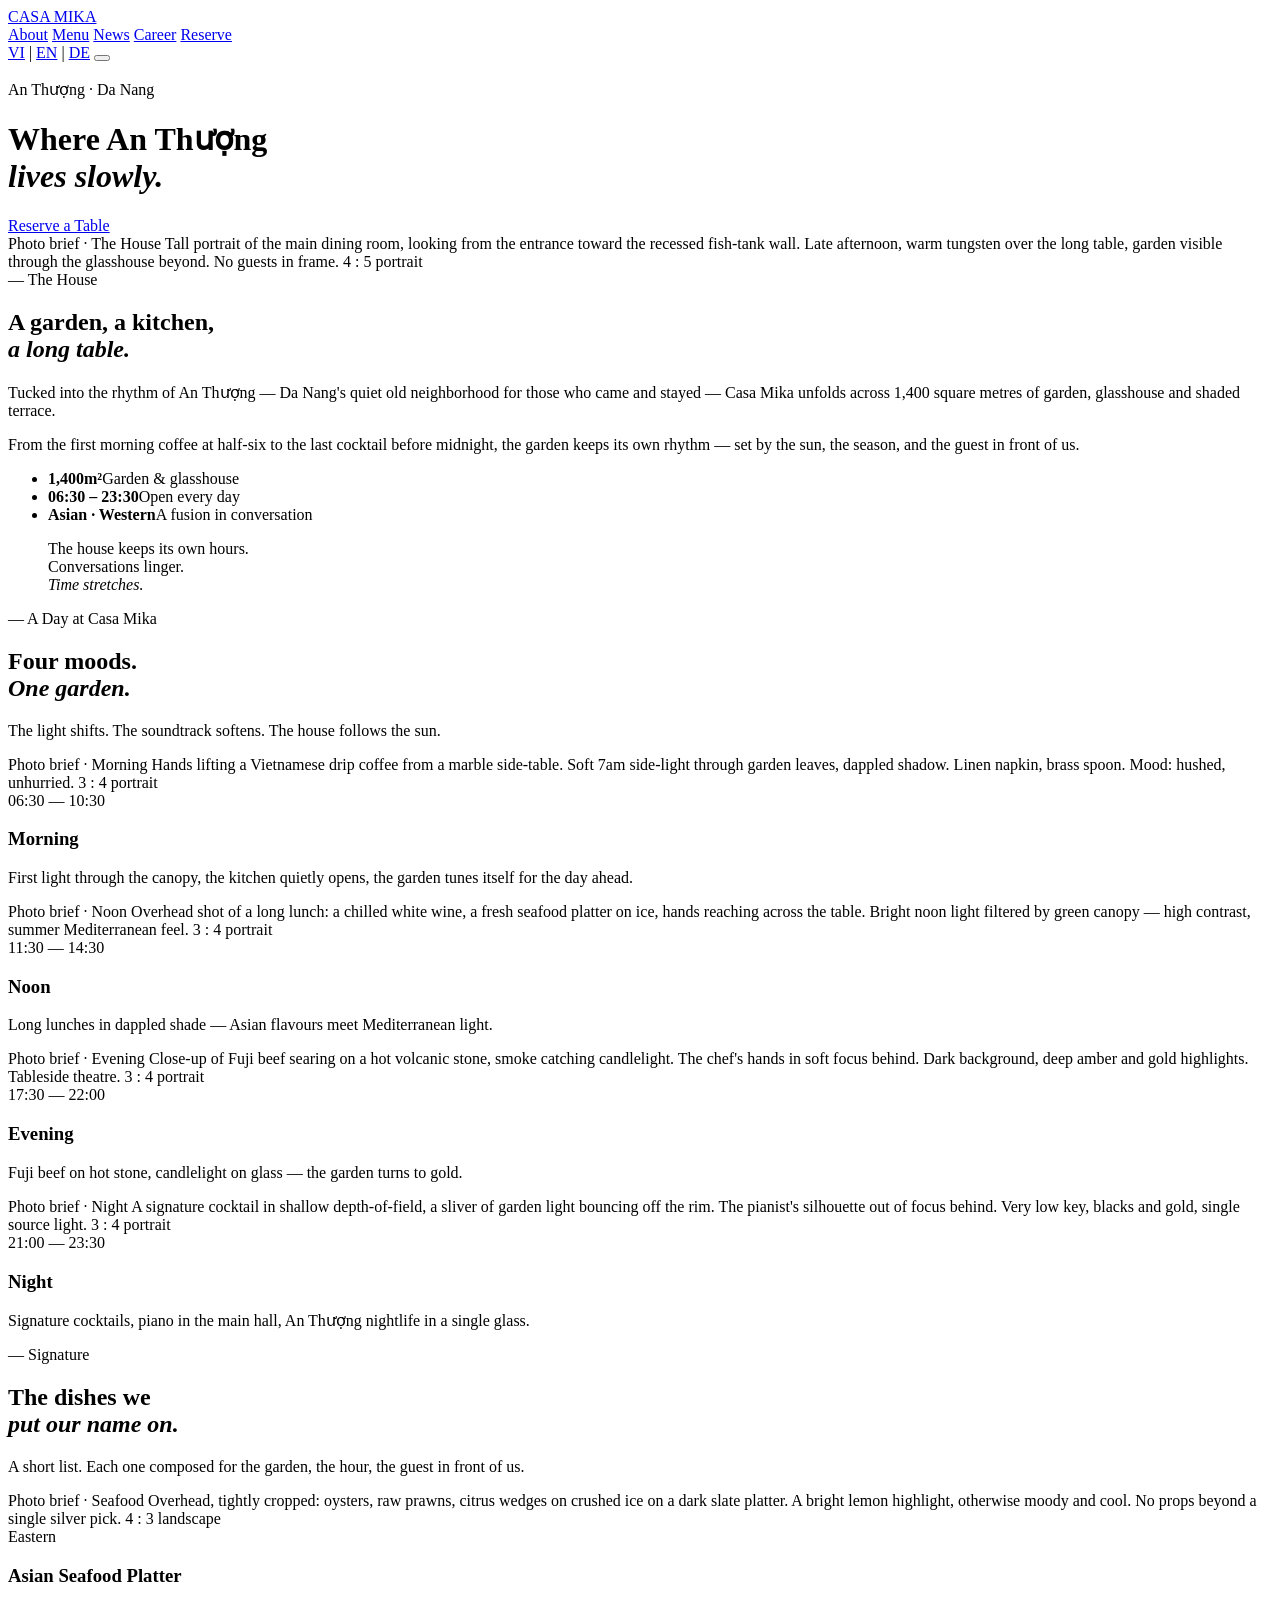
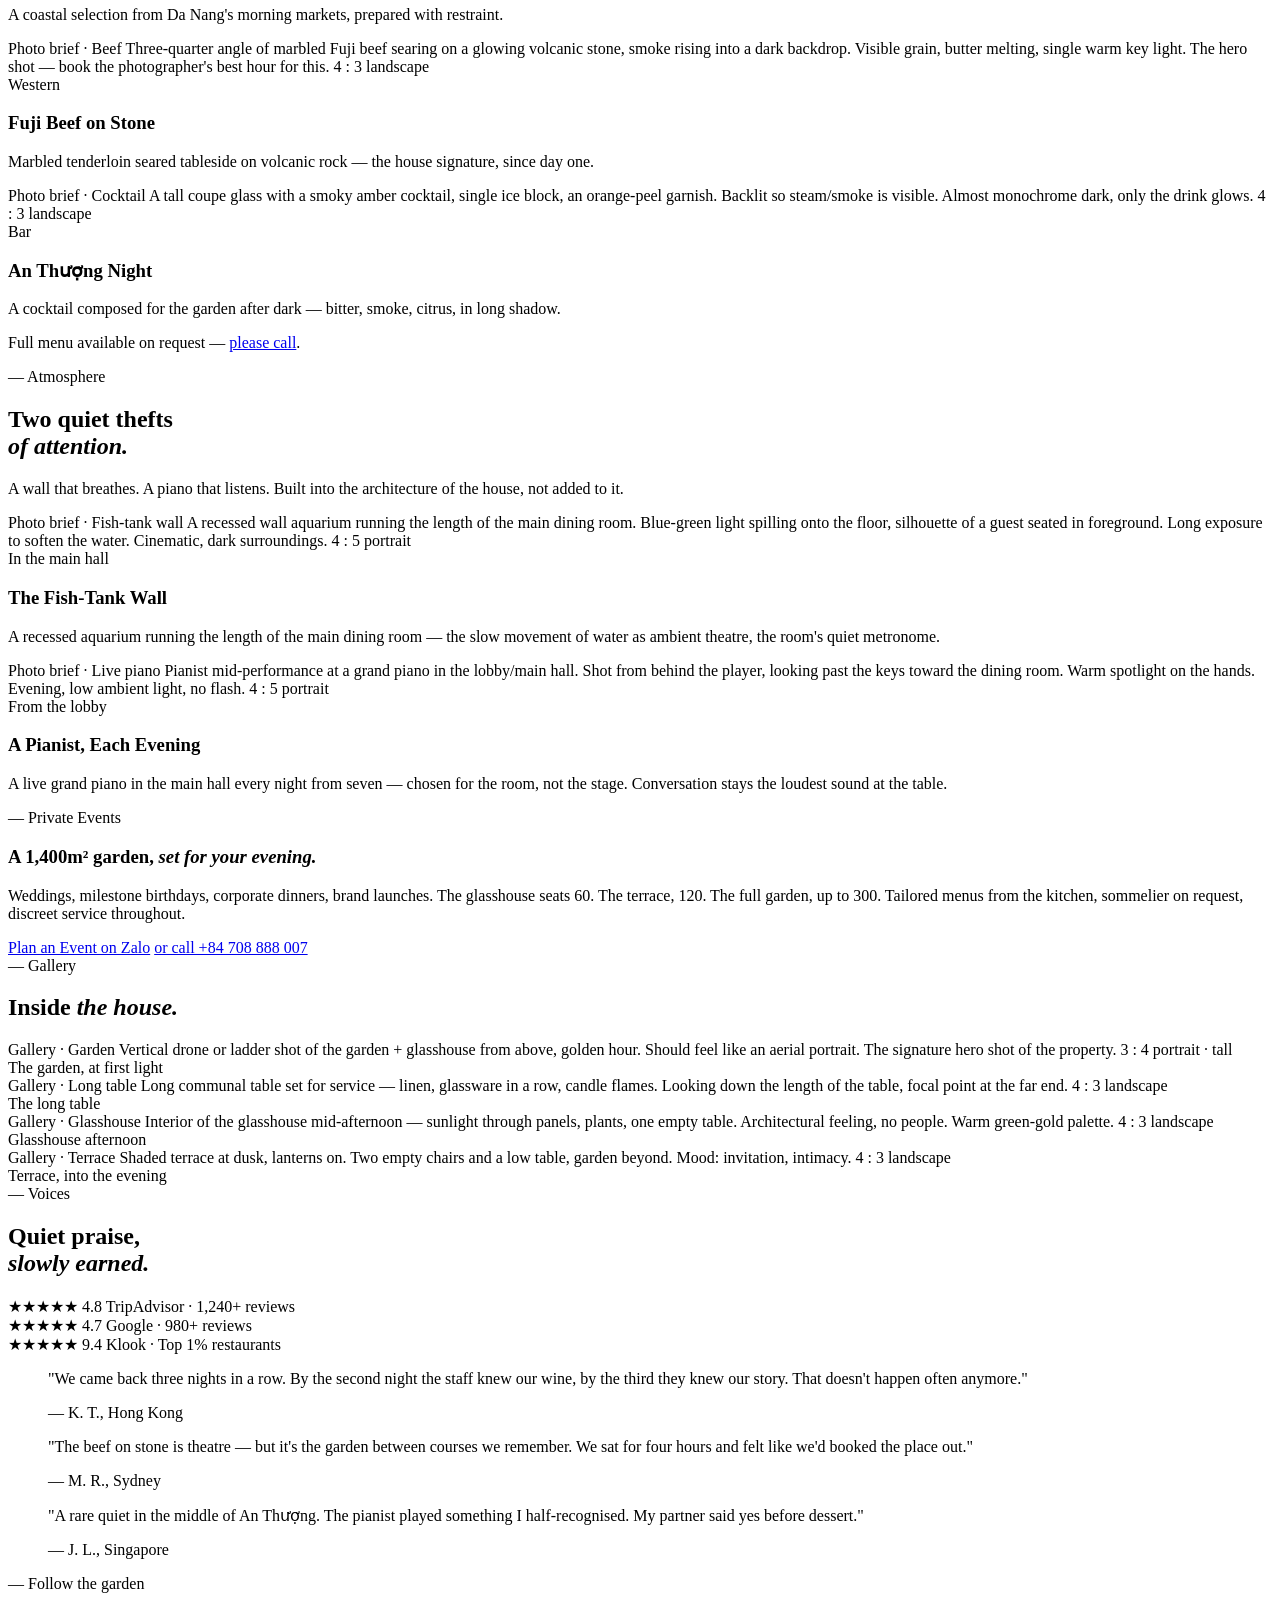
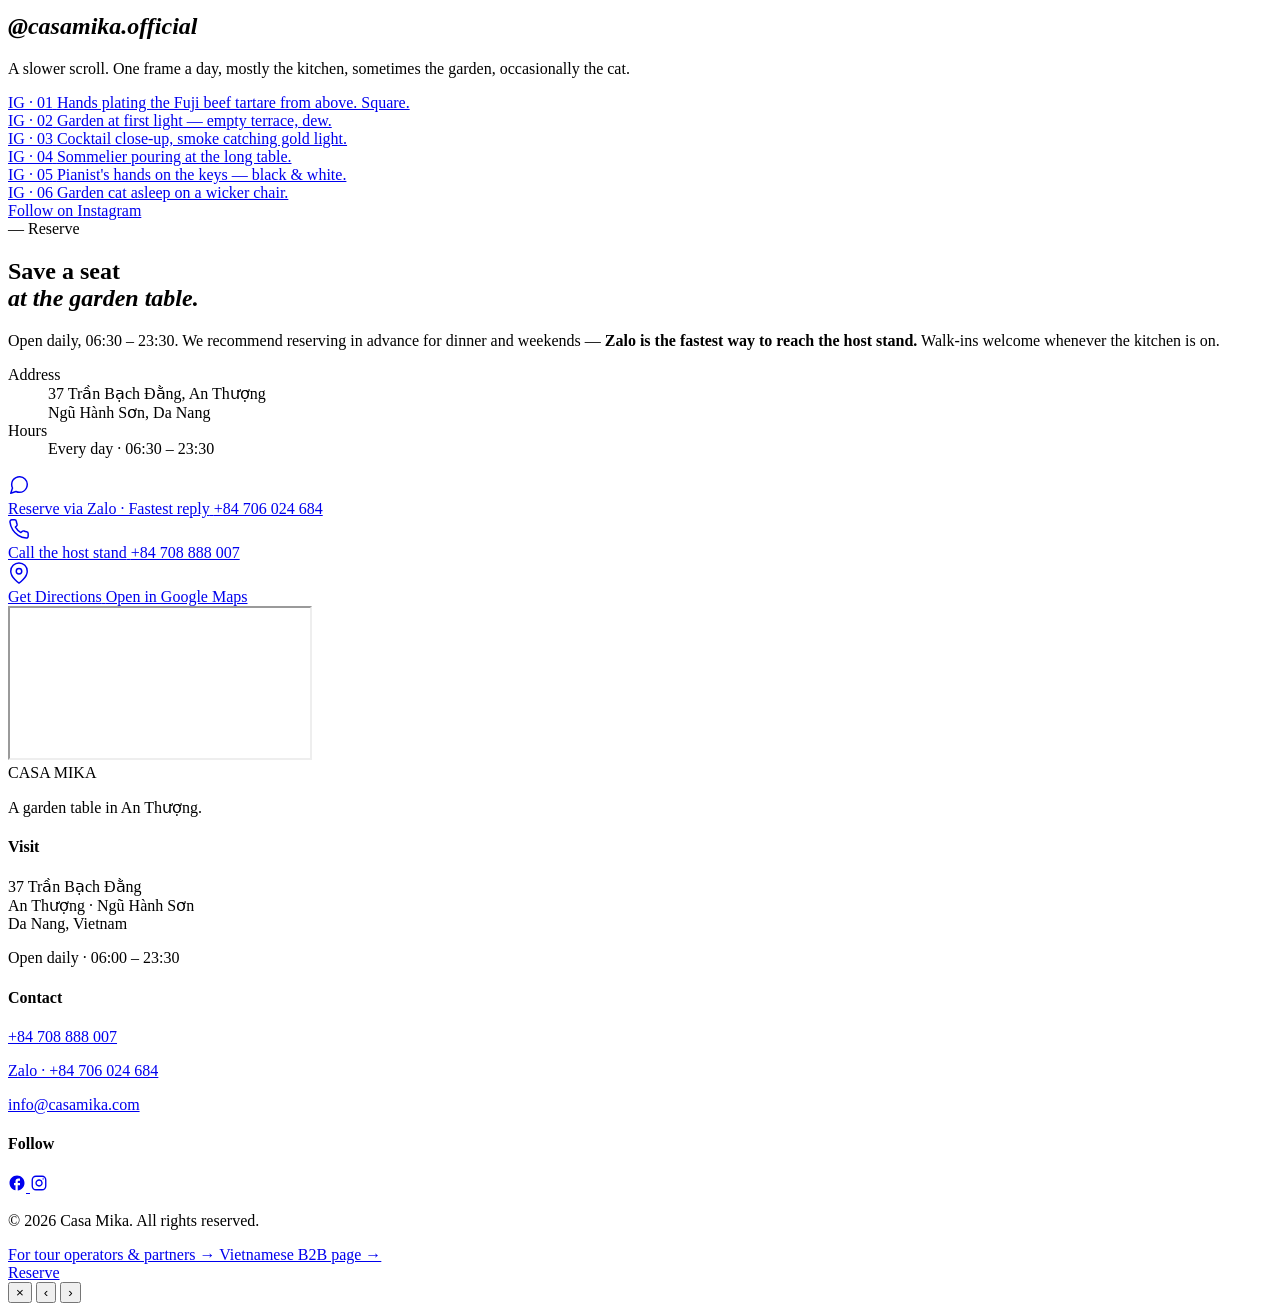
==== commit 5830a5f7: "Update landing page to include additional HTML pages, restructure navigation links, and enhance styl" ====
--- a/landingpage/index.html
+++ b/landingpage/index.html
@@ -5,22 +5,53 @@
     <meta charset="UTF-8">
     <meta name="viewport" content="width=device-width, initial-scale=1.0, viewport-fit=cover">
     <meta name="theme-color" content="#1A1410">
+    <script>
+    (function () {
+        try {
+            if (location.pathname !== '/' && location.pathname !== '/index.html') return;
+
+            // 1. URL param ?lang=xx — explicit override (used by switcher EN links)
+            var params = location.search ? new URLSearchParams(location.search) : null;
+            var force = params ? params.get('lang') : null;
+            if (force) {
+                localStorage.setItem('mika-lang', force);
+                if (force === 'vi') { location.replace('/vi/'); return; }
+                if (force === 'de') { location.replace('/de/'); return; }
+                try { history.replaceState(null, '', '/'); } catch (e) { }
+                return;
+            }
+
+            // 2. Saved preference (returning visitor) or browser language (first visit)
+            var saved = localStorage.getItem('mika-lang');
+            var lang = saved || (navigator.language || '').slice(0, 2).toLowerCase();
+            if (lang === 'vi') location.replace('/vi/');
+            else if (lang === 'de') location.replace('/de/');
+            else localStorage.setItem('mika-lang', 'en');
+        } catch (e) { }
+    })();
+    </script>
     <meta name="description"
         content="Casa Mika — A 1,400m² garden table in An Thượng, Da Nang. Open daily 06:00 – 23:30. Asian-Western fusion, garden dining, signature cocktails.">
     <meta property="og:title" content="Casa Mika — Where An Thượng Lives Slowly">
     <meta property="og:description"
         content="A 1,400m² garden table in the heart of Da Nang's old quarter — open from first light to last call.">
-    <meta property="og:image" content="image3d.jpg">
+    <meta property="og:image" content="/image/image3d.jpg">
     <meta property="og:type" content="website">
     <title>Casa Mika — Where An Thượng Lives Slowly</title>
+
+    <link rel="canonical" href="https://casamika.com/">
+    <link rel="alternate" hreflang="en" href="https://casamika.com/">
+    <link rel="alternate" hreflang="vi" href="https://casamika.com/vi/">
+    <link rel="alternate" hreflang="de" href="https://casamika.com/de/">
+    <link rel="alternate" hreflang="x-default" href="https://casamika.com/">
 
     <link rel="preconnect" href="https://fonts.googleapis.com">
     <link rel="preconnect" href="https://fonts.gstatic.com" crossorigin>
     <link
         href="https://fonts.googleapis.com/css2?family=Cormorant+Garamond:ital,wght@0,300;0,400;0,500;0,600;1,300;1,400;1,500&family=Inter:wght@300;400;500;600&family=Playfair+Display:ital,wght@0,400;0,500;0,600;1,400;1,500&display=swap"
         rel="stylesheet">
-    <link rel="preload" as="image" href="image3d.jpg">
-    <link rel="stylesheet" href="style.css">
+    <link rel="preload" as="image" href="/image/image3d.jpg">
+    <link rel="stylesheet" href="/style.css">
 </head>
 
 <body class="site-main">
@@ -40,17 +71,24 @@
     <!-- ===== Nav ===== -->
     <nav class="ms-nav" id="msNav">
         <div class="container ms-nav-inner">
-            <a href="#" class="ms-logo" aria-label="Casa Mika home">
-                <img src="logo.png" alt="Casa Mika"
+            <a href="/" class="ms-logo" aria-label="Casa Mika home">
+                <img src="/image/logo.png" alt="Casa Mika"
                     onerror="this.outerHTML='<span class=&quot;ms-logo-text&quot;>CASA MIKA</span>';">
             </a>
             <div class="ms-nav-links" id="msNavLinks">
-                <a href="#house" class="ms-nav-link">The House</a>
-                <a href="#signature" class="ms-nav-link">Signature</a>
-                <a href="#atmosphere" class="ms-nav-link">Atmosphere</a>
-                <a href="#gallery" class="ms-nav-link">Gallery</a>
+                <a href="/about/" class="ms-nav-link">About</a>
+                <a href="/menu/" class="ms-nav-link">Menu</a>
+                <a href="/news/" class="ms-nav-link">News</a>
+                <a href="/career/" class="ms-nav-link">Career</a>
                 <a href="#reserve" class="ms-btn ms-btn-outline ms-btn-sm">Reserve</a>
             </div>
+            <span class="ms-lang-switch" role="group" aria-label="Language">
+                <a href="/vi/" class="ms-lang" data-lang="vi" hreflang="vi">VI</a>
+                <span class="ms-lang-sep" aria-hidden="true">|</span>
+                <a href="/" class="ms-lang is-active" data-lang="en" aria-current="page">EN</a>
+                <span class="ms-lang-sep" aria-hidden="true">|</span>
+                <a href="/de/" class="ms-lang" data-lang="de" hreflang="de">DE</a>
+            </span>
             <button class="ms-nav-toggle" id="msNavToggle" aria-label="Open menu" aria-expanded="false">
                 <span></span><span></span><span></span>
             </button>
@@ -60,7 +98,7 @@
     <!-- ===== Hero ===== -->
     <header class="ms-hero" id="hero">
         <div class="ms-hero-bg">
-            <img src="image3d.jpg" alt="" class="ms-hero-image" aria-hidden="true">
+            <img src="/image/image3d.jpg" alt="" class="ms-hero-image" aria-hidden="true">
             <div class="ms-hero-overlay"></div>
         </div>
         <div class="container ms-hero-content">
@@ -506,7 +544,7 @@
     <footer class="ms-footer">
         <div class="container ms-footer-inner">
             <div class="ms-footer-brand">
-                <img src="logo.png" alt="Casa Mika"
+                <img src="/image/logo.png" alt="Casa Mika"
                     onerror="this.outerHTML='<span class=&quot;ms-footer-logo-text&quot;>CASA MIKA</span>';">
                 <p>A garden table in An Thượng.</p>
             </div>
@@ -546,7 +584,7 @@
         <div class="ms-footer-bottom">
             <div class="container ms-footer-bottom-inner">
                 <p>&copy; 2026 Casa Mika. All rights reserved.</p>
-                <a href="doi-tac.html" class="ms-partner-link">For tour operators &amp; partners → Vietnamese B2B page
+                <a href="/doi-tac.html" class="ms-partner-link">For tour operators &amp; partners → Vietnamese B2B page
                     →</a>
             </div>
         </div>
@@ -565,7 +603,7 @@
         <img class="ms-lightbox-img" id="msLightboxImg" alt="">
     </div>
 
-    <script src="script.js"></script>
+    <script src="/script.js"></script>
 </body>
 
 </html>
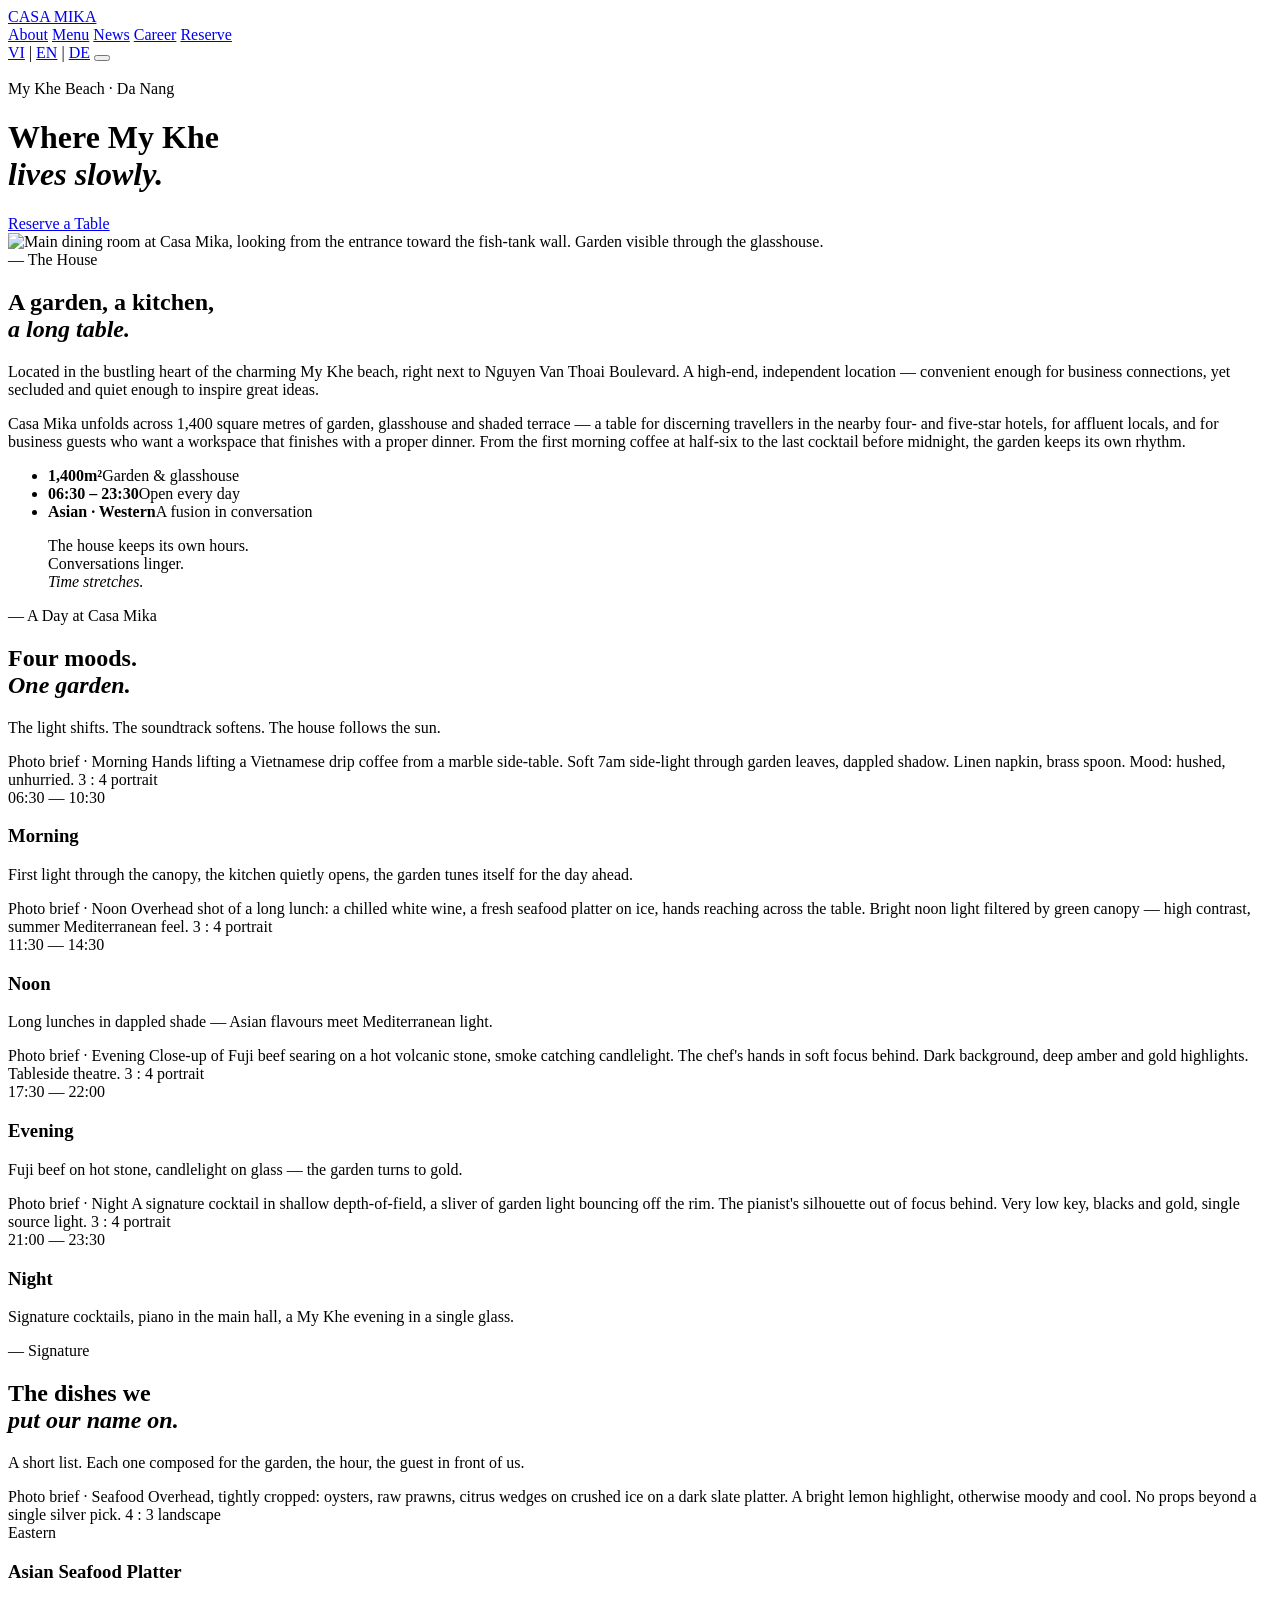
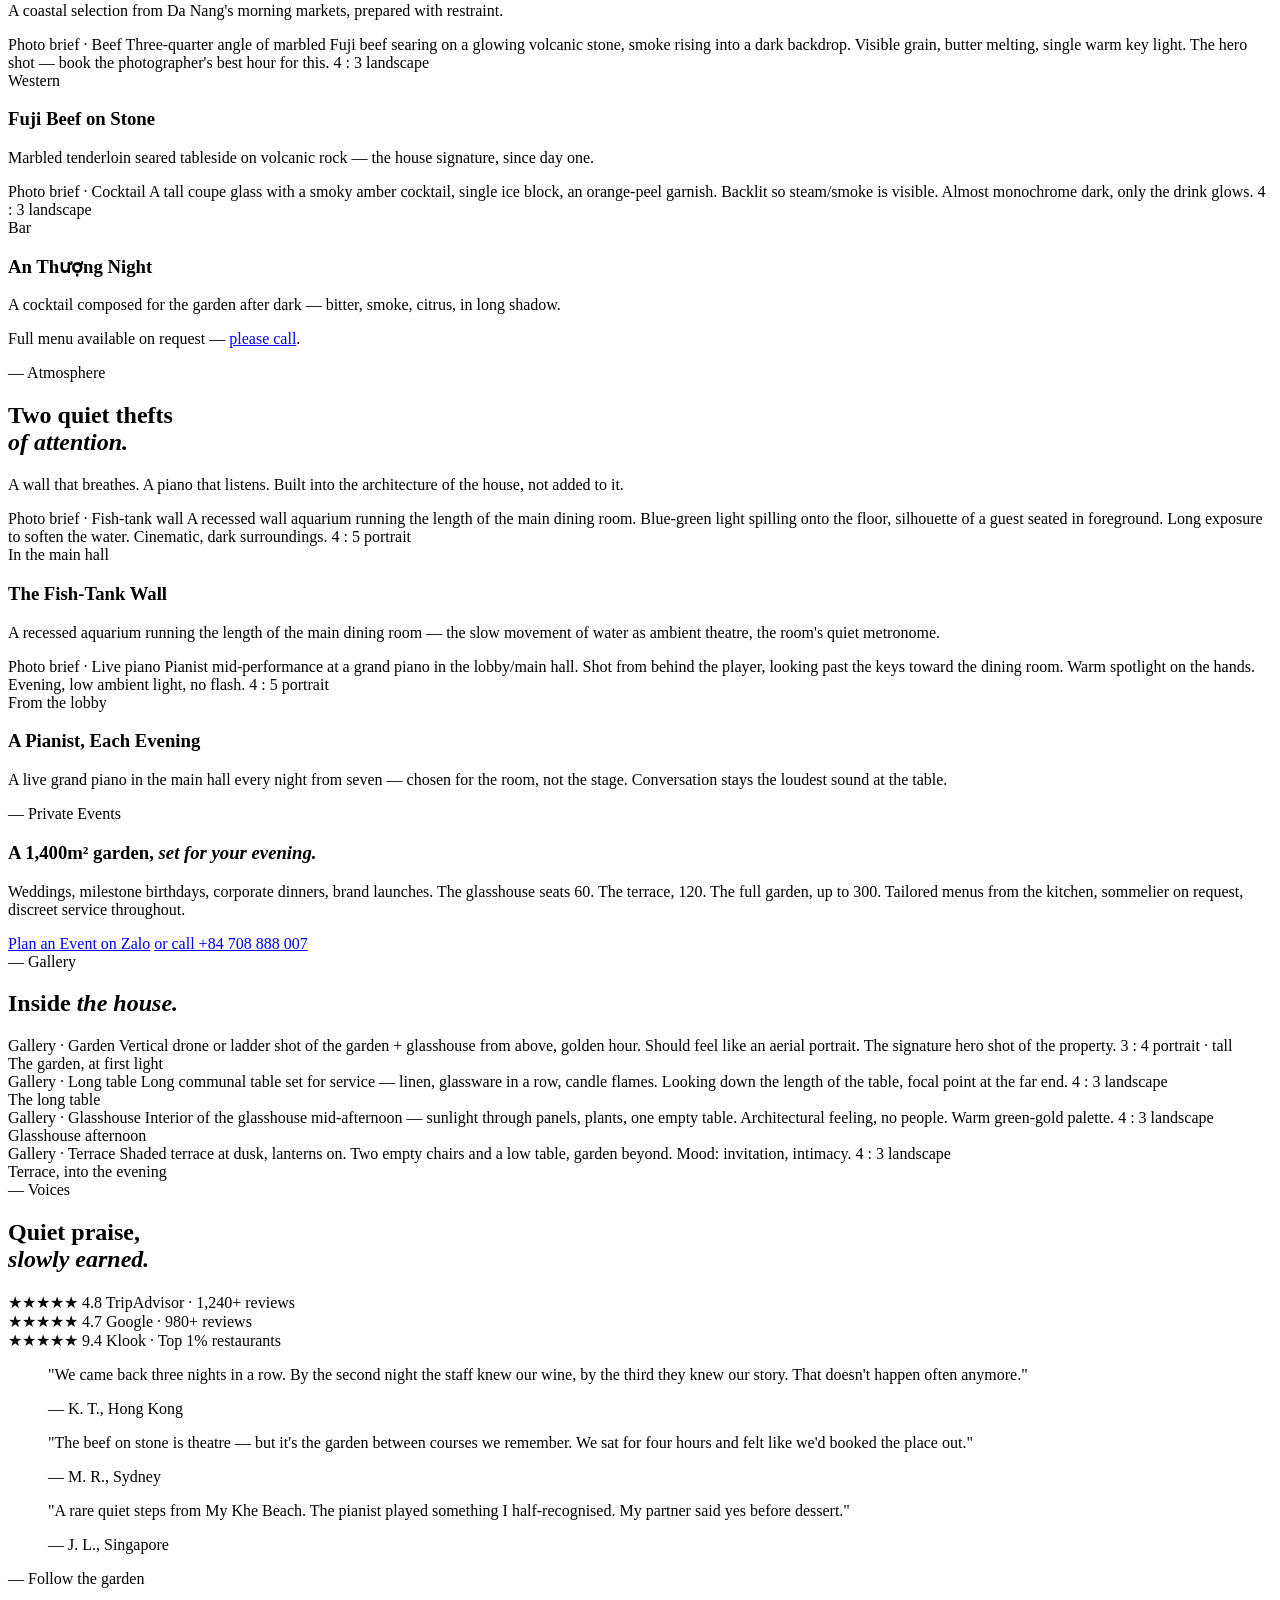
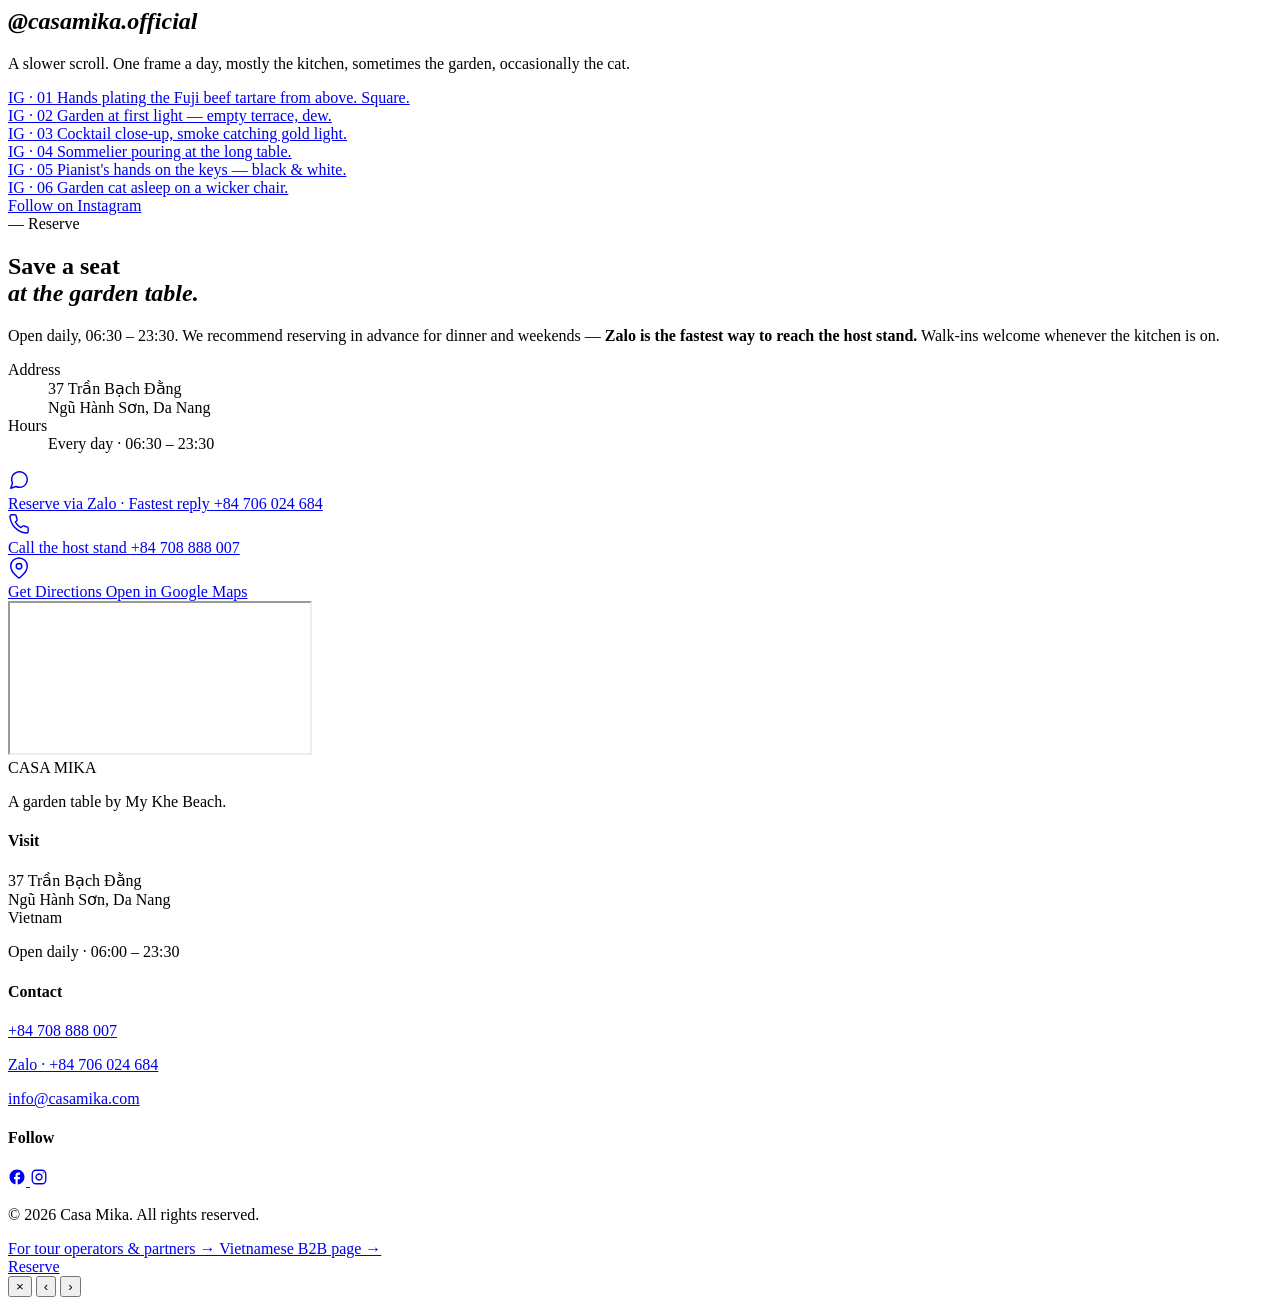
==== commit ee4702fb: "Update landing page content to reflect the rebranding from An Thượng to My Khe, including changes to" ====
--- a/landingpage/index.html
+++ b/landingpage/index.html
@@ -31,13 +31,13 @@
     })();
     </script>
     <meta name="description"
-        content="Casa Mika — A 1,400m² garden table in An Thượng, Da Nang. Open daily 06:00 – 23:30. Asian-Western fusion, garden dining, signature cocktails.">
-    <meta property="og:title" content="Casa Mika — Where An Thượng Lives Slowly">
+        content="Casa Mika — A 1,400m² garden table by My Khe Beach, Da Nang. Open daily 06:00 – 23:30. Asian-Western fusion, garden dining, signature cocktails.">
+    <meta property="og:title" content="Casa Mika — Where My Khe Lives Slowly">
     <meta property="og:description"
-        content="A 1,400m² garden table in the heart of Da Nang's old quarter — open from first light to last call.">
+        content="A high-end garden table next to Nguyen Van Thoai Boulevard, in the heart of My Khe Beach — open from first light to last call.">
     <meta property="og:image" content="/image/image3d.jpg">
     <meta property="og:type" content="website">
-    <title>Casa Mika — Where An Thượng Lives Slowly</title>
+    <title>Casa Mika — Where My Khe Lives Slowly</title>
 
     <link rel="canonical" href="https://casamika.com/">
     <link rel="alternate" hreflang="en" href="https://casamika.com/">
@@ -102,8 +102,8 @@
             <div class="ms-hero-overlay"></div>
         </div>
         <div class="container ms-hero-content">
-            <span class="ms-hero-eyebrow fade-up">An Thượng · Da Nang</span>
-            <h1 class="ms-hero-title fade-up delay-2">Where An Thượng<br><em>lives slowly.</em></h1>
+            <span class="ms-hero-eyebrow fade-up">My Khe Beach · Da Nang</span>
+            <h1 class="ms-hero-title fade-up delay-2">Where My Khe<br><em>lives slowly.</em></h1>
             <div class="ms-hero-actions fade-up delay-3">
                 <a href="#reserve" class="ms-btn ms-btn-primary ms-btn-lg">Reserve a Table</a>
             </div>
@@ -114,21 +114,20 @@
     <section class="ms-section ms-house" id="house">
         <div class="container ms-editorial">
             <div class="ms-editorial-img fade-in">
-                <div class="ms-photo-frame" style="--ratio: 4 / 5;">
-                    <span class="ms-photo-frame-tag">Photo brief · The House</span>
-                    <span class="ms-photo-frame-desc">Tall portrait of the main dining room, looking from the entrance toward the recessed fish-tank wall. Late afternoon, warm tungsten over the long table, garden visible through the glasshouse beyond. No guests in frame.</span>
-                    <span class="ms-photo-frame-ratio">4 : 5 portrait</span>
-                </div>
+                <img src="/image/thehouse.jpg" alt="Main dining room at Casa Mika, looking from the entrance toward the fish-tank wall. Garden visible through the glasshouse." class="ms-photo-img" style="aspect-ratio: 4 / 5;">
+          
             </div>
             <div class="ms-editorial-text">
                 <span class="ms-eyebrow fade-up">— The House</span>
                 <h2 class="ms-title fade-up">A garden, a kitchen,<br><em>a long table.</em></h2>
-                <p class="ms-lede fade-up delay-1">Tucked into the rhythm of An Thượng — Da Nang's quiet old neighborhood
-                    for those who came and stayed — Casa Mika unfolds across 1,400 square metres of garden, glasshouse
-                    and shaded terrace.</p>
-                <p class="ms-body fade-up delay-2">From the first morning coffee at half-six to the last cocktail
-                    before midnight, the garden keeps its own rhythm — set by the sun, the season, and the guest in
-                    front of us.</p>
+                <p class="ms-lede fade-up delay-1">Located in the bustling heart of the charming My Khe beach, right next
+                    to Nguyen Van Thoai Boulevard. A high-end, independent location — convenient enough for business
+                    connections, yet secluded and quiet enough to inspire great ideas.</p>
+                <p class="ms-body fade-up delay-2">Casa Mika unfolds across 1,400 square metres of garden, glasshouse
+                    and shaded terrace — a table for discerning travellers in the nearby four- and five-star hotels,
+                    for affluent locals, and for business guests who want a workspace that finishes with a proper
+                    dinner. From the first morning coffee at half-six to the last cocktail before midnight, the garden
+                    keeps its own rhythm.</p>
                 <ul class="ms-house-meta fade-up delay-3">
                     <li><strong>1,400m²</strong><span>Garden &amp; glasshouse</span></li>
                     <li><strong>06:30 – 23:30</strong><span>Open every day</span></li>
@@ -202,7 +201,7 @@
                 </div>
                 <span class="ms-day-time">21:00 — 23:30</span>
                 <h3 class="ms-day-name">Night</h3>
-                <p class="ms-day-mood">Signature cocktails, piano in the main hall, An Thượng nightlife in a single glass.</p>
+                <p class="ms-day-mood">Signature cocktails, piano in the main hall, a My Khe evening in a single glass.</p>
             </article>
         </div>
     </section>
@@ -400,7 +399,7 @@
                 <footer>— M. R., Sydney</footer>
             </blockquote>
             <blockquote class="ms-voice fade-up delay-2">
-                <p>"A rare quiet in the middle of An Thượng. The pianist played something I half-recognised. My partner
+                <p>"A rare quiet steps from My Khe Beach. The pianist played something I half-recognised. My partner
                     said yes before dessert."</p>
                 <footer>— J. L., Singapore</footer>
             </blockquote>
@@ -480,7 +479,7 @@
                 <dl class="ms-reserve-meta fade-up delay-2">
                     <div>
                         <dt>Address</dt>
-                        <dd>37 Trần Bạch Đằng, An Thượng<br>Ngũ Hành Sơn, Da Nang</dd>
+                        <dd>37 Trần Bạch Đằng<br>Ngũ Hành Sơn, Da Nang</dd>
                     </div>
                     <div>
                         <dt>Hours</dt>
@@ -534,7 +533,7 @@
         </div>
         <div class="container ms-map-wrap fade-in">
             <iframe
-                src="https://maps.google.com/maps?q=37%20Tr%E1%BA%A7n%20B%E1%BA%A1ch%20%C4%90%E1%BA%B1ng%2C%20An%20Th%C6%B0%E1%BB%A3ng%2C%20Da%20Nang&t=&z=17&ie=UTF8&iwloc=&output=embed"
+                src="https://maps.google.com/maps?q=37%20Tr%E1%BA%A7n%20B%E1%BA%A1ch%20%C4%90%E1%BA%B1ng%2C%20Ng%C5%A9%20H%C3%A0nh%20S%C6%A1n%2C%20Da%20Nang&t=&z=17&ie=UTF8&iwloc=&output=embed"
                 title="Casa Mika location on Google Maps" loading="lazy" referrerpolicy="no-referrer-when-downgrade"
                 allowfullscreen></iframe>
         </div>
@@ -546,11 +545,11 @@
             <div class="ms-footer-brand">
                 <img src="/image/logo.png" alt="Casa Mika"
                     onerror="this.outerHTML='<span class=&quot;ms-footer-logo-text&quot;>CASA MIKA</span>';">
-                <p>A garden table in An Thượng.</p>
+                <p>A garden table by My Khe Beach.</p>
             </div>
             <div class="ms-footer-col">
                 <h4>Visit</h4>
-                <p>37 Trần Bạch Đằng<br>An Thượng · Ngũ Hành Sơn<br>Da Nang, Vietnam</p>
+                <p>37 Trần Bạch Đằng<br>Ngũ Hành Sơn, Da Nang<br>Vietnam</p>
                 <p>Open daily · 06:00 – 23:30</p>
             </div>
             <div class="ms-footer-col">
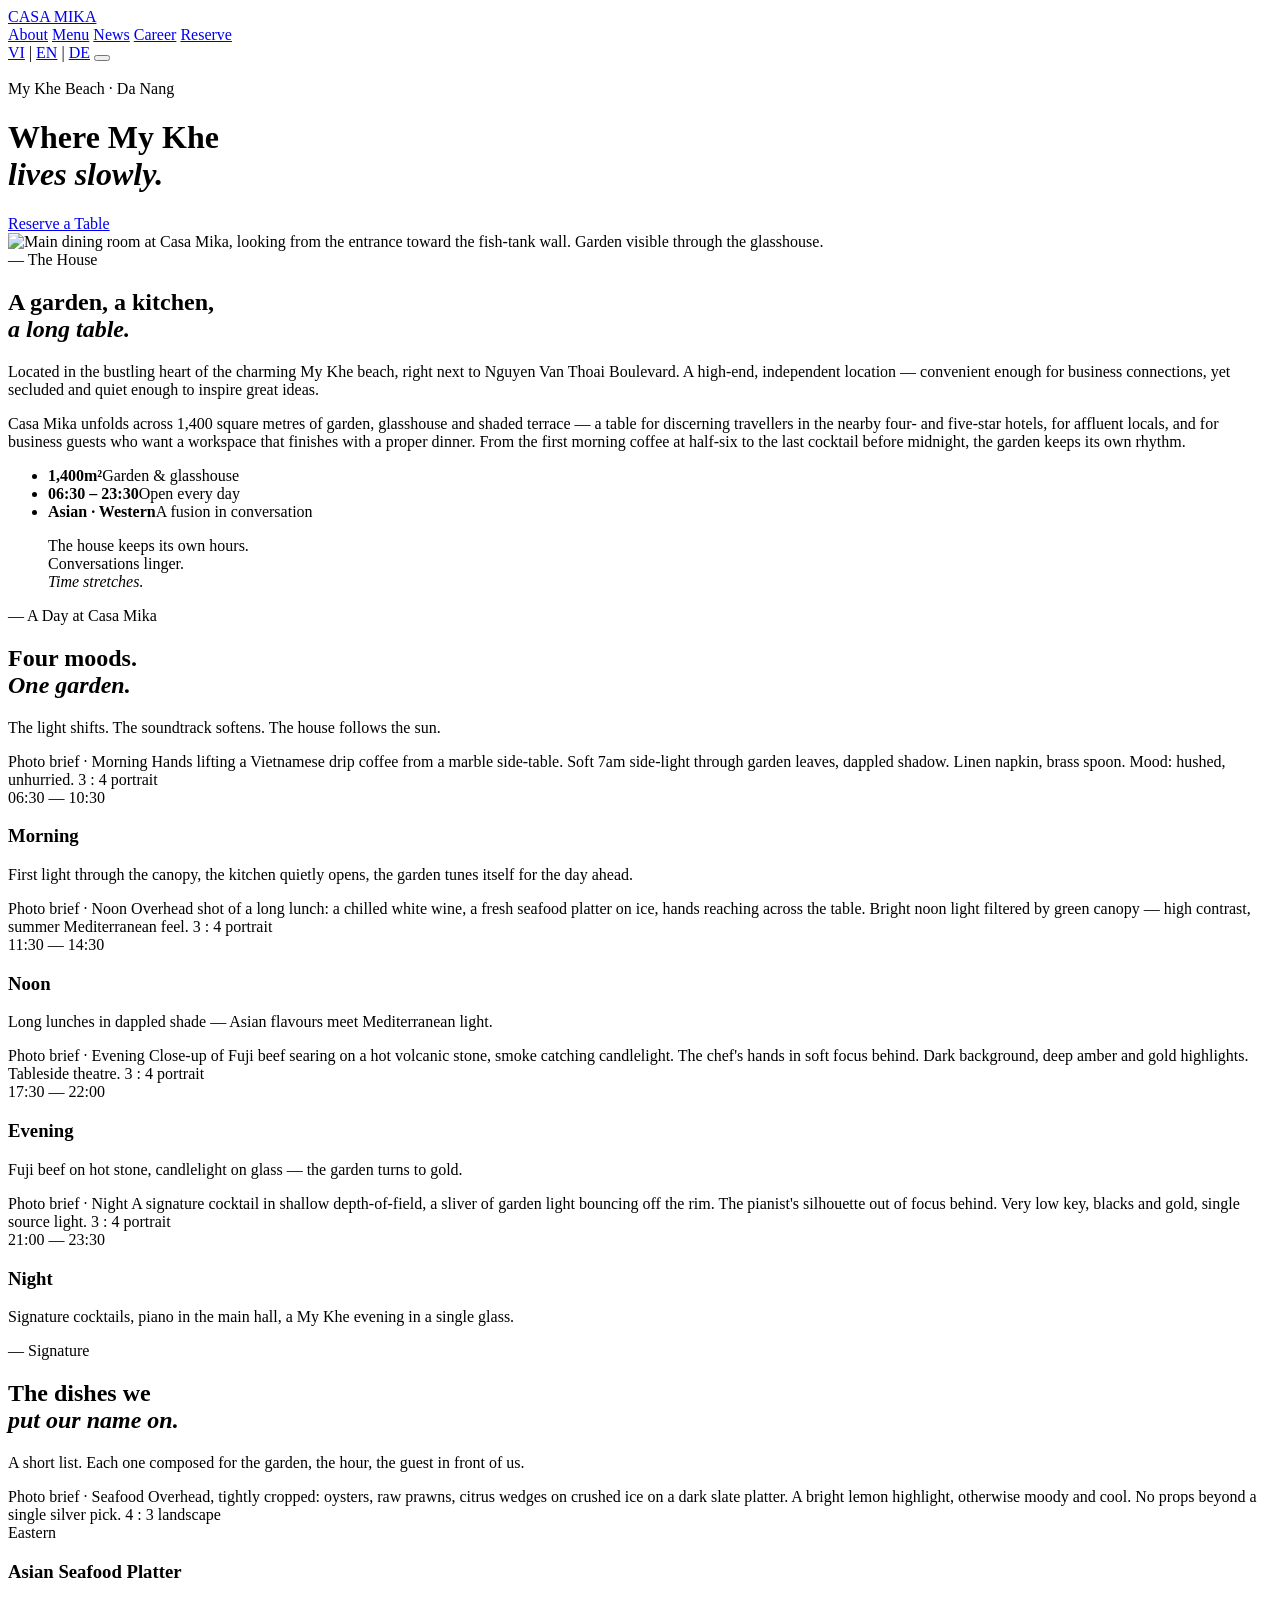
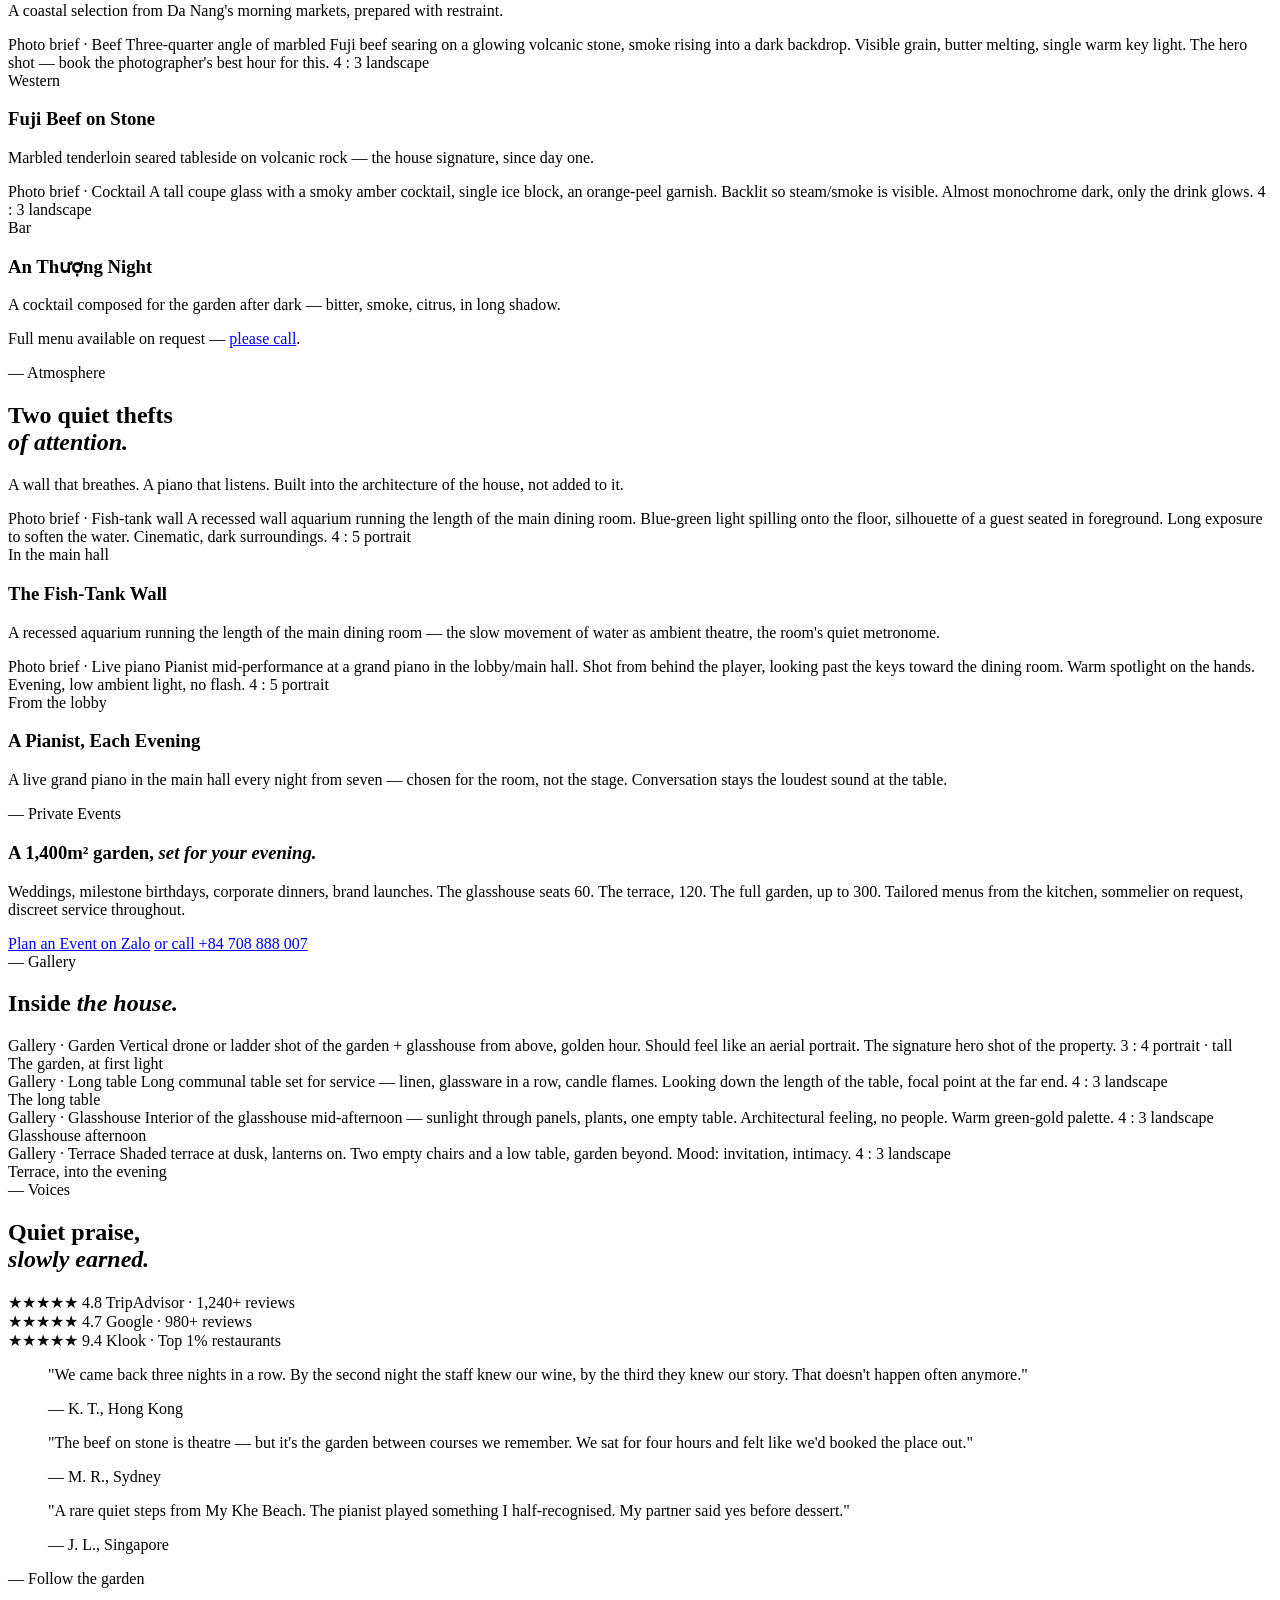
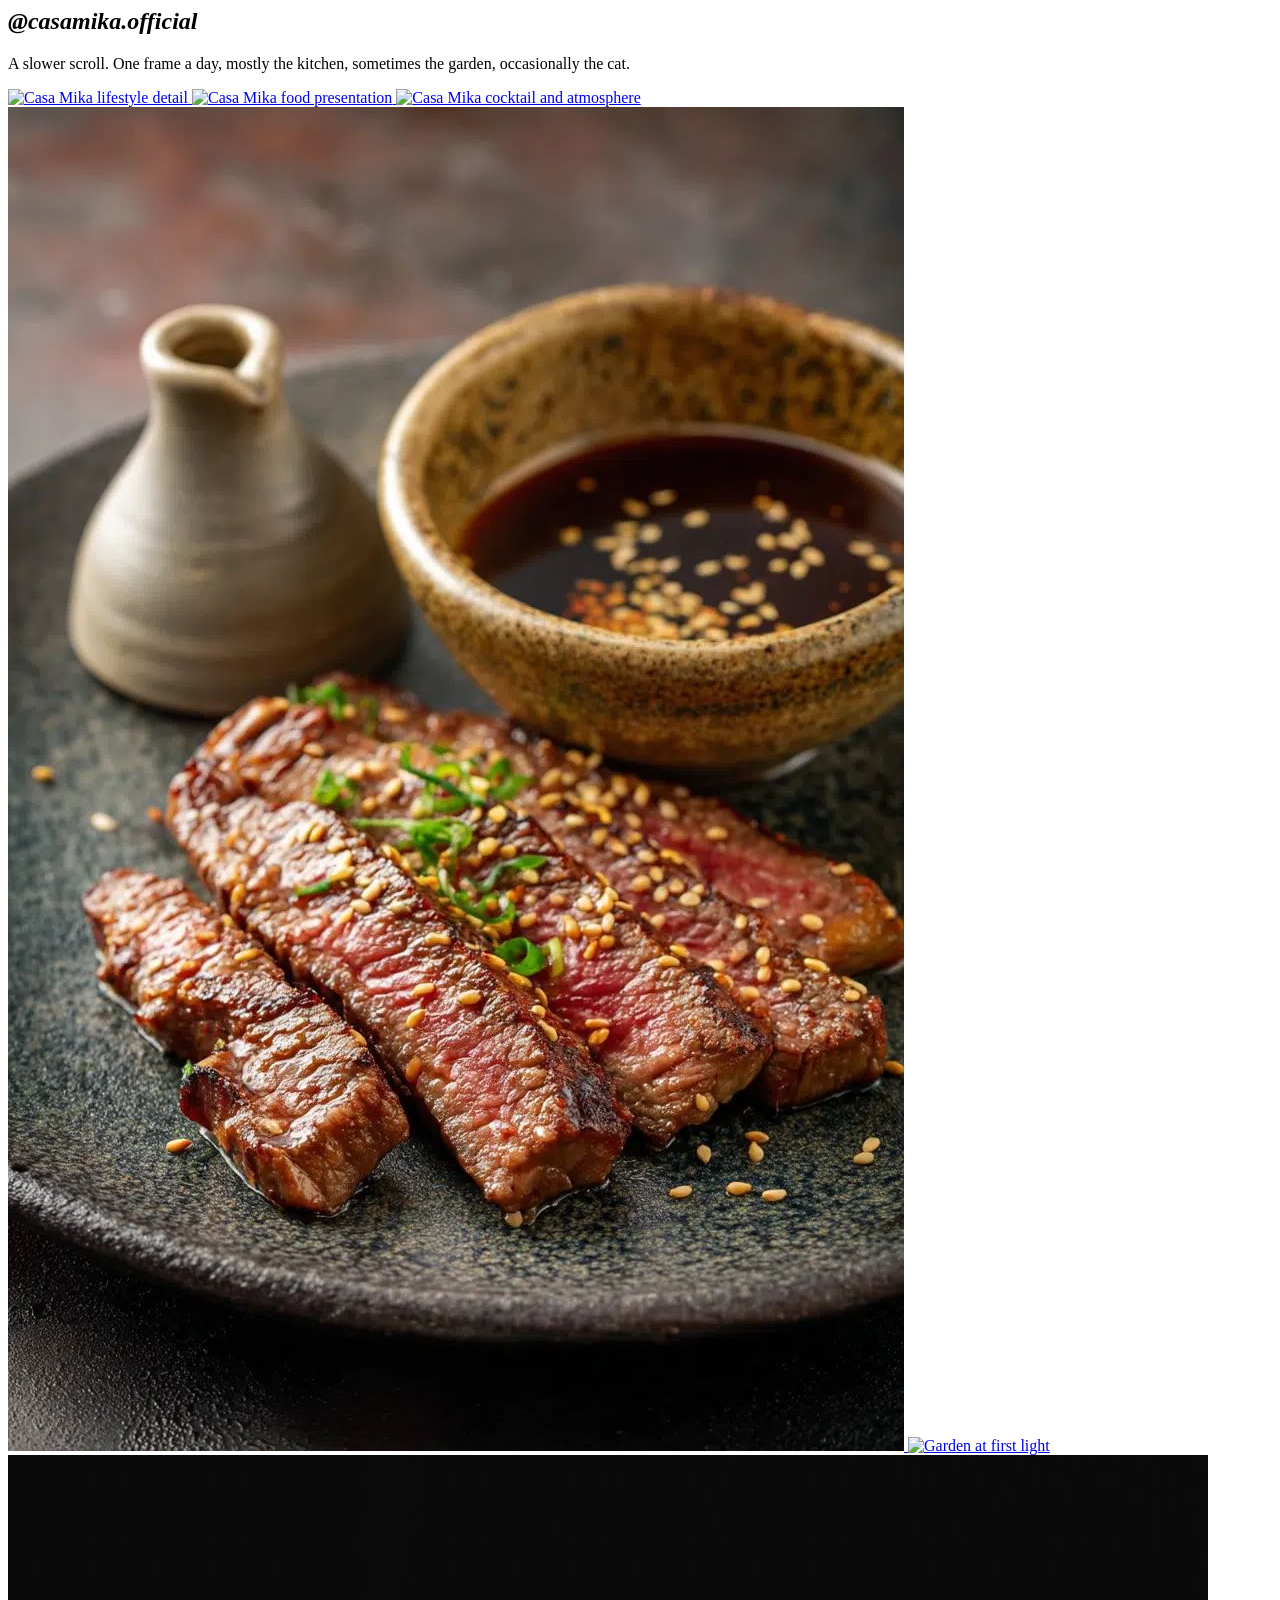
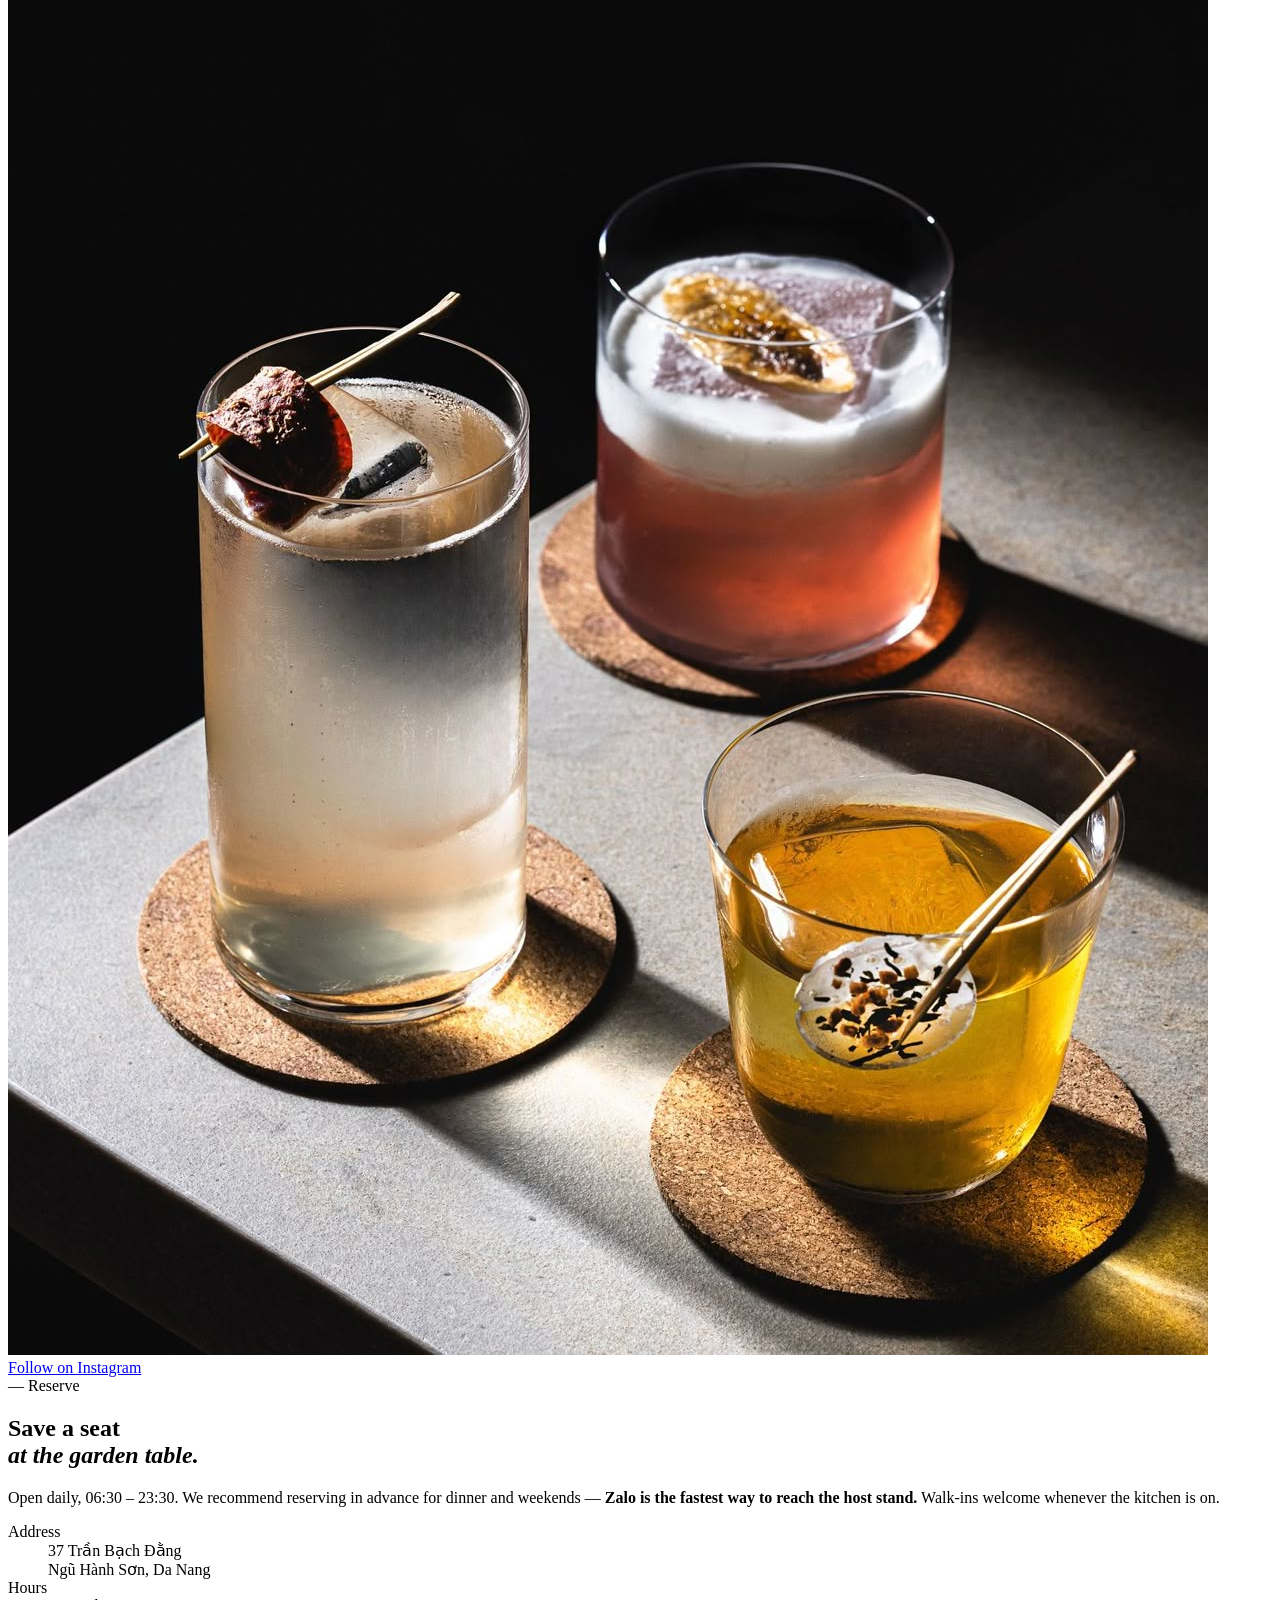
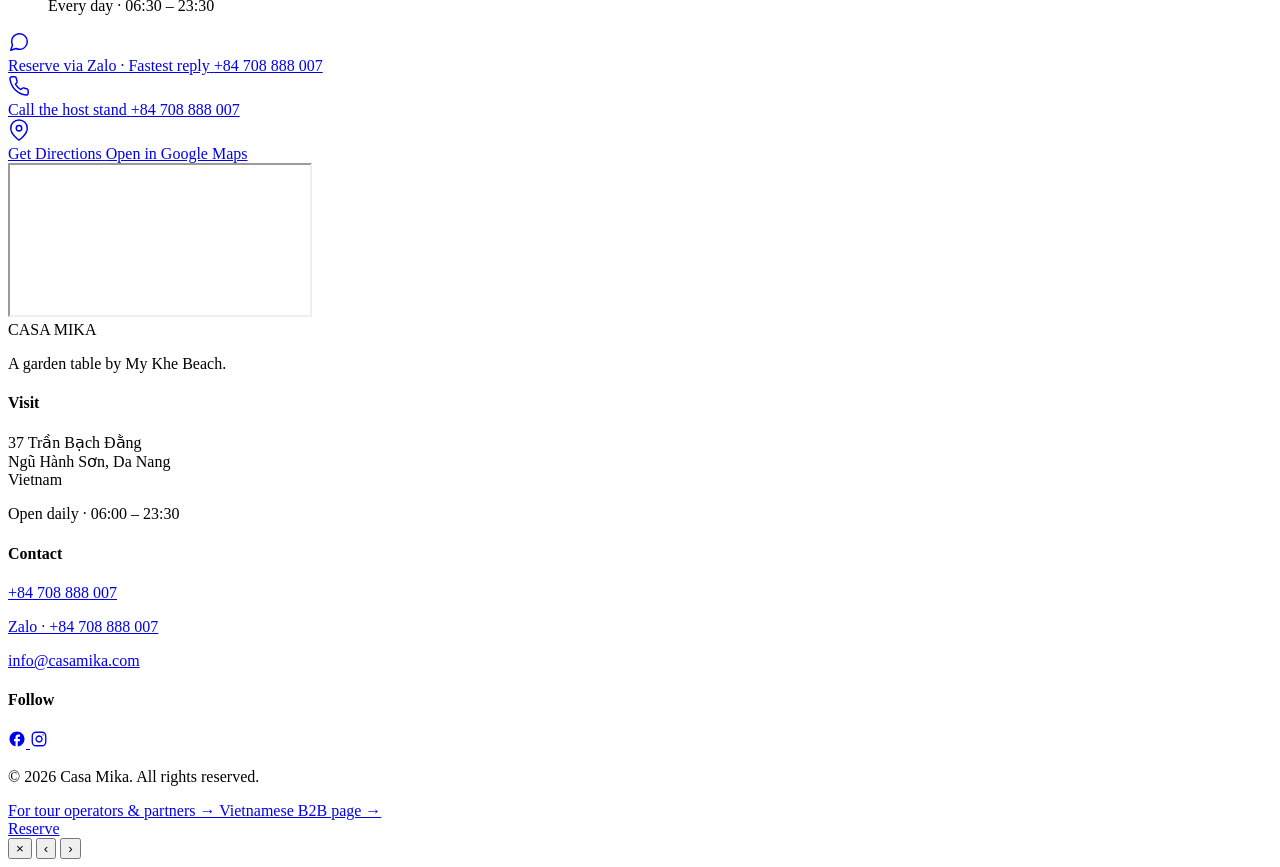
==== commit 62ca4fc6: "Update landing page with new Instagram images, enhance reserve section layout, and modify contact de" ====
--- a/landingpage/index.html
+++ b/landingpage/index.html
@@ -312,7 +312,7 @@
                     discreet service throughout.</p>
             </div>
             <div class="ms-atmos-events-cta">
-                <a href="https://zalo.me/0706024684" target="_blank" rel="noopener"
+                <a href="https://zalo.me/0708888007" target="_blank" rel="noopener"
                     class="ms-btn ms-btn-primary ms-btn-lg">Plan an Event on Zalo</a>
                 <a href="tel:+84708888007" class="ms-atmos-events-tel">or call +84 708 888 007</a>
             </div>
@@ -420,45 +420,27 @@
         <div class="container ms-insta-grid">
             <a class="ms-insta-tile fade-up" href="https://www.instagram.com/casamika.official/" target="_blank"
                 rel="noopener" aria-label="See on Instagram">
-                <div class="ms-photo-frame" style="--ratio: 1 / 1;">
-                    <span class="ms-photo-frame-tag">IG · 01</span>
-                    <span class="ms-photo-frame-desc">Hands plating the Fuji beef tartare from above. Square.</span>
-                </div>
+                <img src="/image/insta-1.jpg" alt="Casa Mika lifestyle detail">
             </a>
             <a class="ms-insta-tile fade-up delay-1" href="https://www.instagram.com/casamika.official/" target="_blank"
                 rel="noopener" aria-label="See on Instagram">
-                <div class="ms-photo-frame" style="--ratio: 1 / 1;">
-                    <span class="ms-photo-frame-tag">IG · 02</span>
-                    <span class="ms-photo-frame-desc">Garden at first light — empty terrace, dew.</span>
-                </div>
+                <img src="/image/insta-2.jpg" alt="Casa Mika food presentation">
             </a>
             <a class="ms-insta-tile fade-up delay-2" href="https://www.instagram.com/casamika.official/" target="_blank"
                 rel="noopener" aria-label="See on Instagram">
-                <div class="ms-photo-frame" style="--ratio: 1 / 1;">
-                    <span class="ms-photo-frame-tag">IG · 03</span>
-                    <span class="ms-photo-frame-desc">Cocktail close-up, smoke catching gold light.</span>
-                </div>
+                <img src="/image/insta-3.jpg" alt="Casa Mika cocktail and atmosphere">
             </a>
             <a class="ms-insta-tile fade-up" href="https://www.instagram.com/casamika.official/" target="_blank"
                 rel="noopener" aria-label="See on Instagram">
-                <div class="ms-photo-frame" style="--ratio: 1 / 1;">
-                    <span class="ms-photo-frame-tag">IG · 04</span>
-                    <span class="ms-photo-frame-desc">Sommelier pouring at the long table.</span>
-                </div>
+                <img src="/image/beeffuji.jpg" alt="Hands plating the Fuji beef tartare">
             </a>
             <a class="ms-insta-tile fade-up delay-1" href="https://www.instagram.com/casamika.official/" target="_blank"
                 rel="noopener" aria-label="See on Instagram">
-                <div class="ms-photo-frame" style="--ratio: 1 / 1;">
-                    <span class="ms-photo-frame-tag">IG · 05</span>
-                    <span class="ms-photo-frame-desc">Pianist's hands on the keys — black &amp; white.</span>
-                </div>
+                <img src="/image/thehouse.jpg" alt="Garden at first light">
             </a>
             <a class="ms-insta-tile fade-up delay-2" href="https://www.instagram.com/casamika.official/" target="_blank"
                 rel="noopener" aria-label="See on Instagram">
-                <div class="ms-photo-frame" style="--ratio: 1 / 1;">
-                    <span class="ms-photo-frame-tag">IG · 06</span>
-                    <span class="ms-photo-frame-desc">Garden cat asleep on a wicker chair.</span>
-                </div>
+                <img src="/image/NightCocktail.jpg" alt="Signature cocktail at night">
             </a>
         </div>
         <div class="container center-text ms-insta-cta">
@@ -470,72 +452,75 @@
     <!-- ===== Reserve ===== -->
     <section class="ms-section ms-reserve" id="reserve">
         <div class="container ms-reserve-grid">
-            <div class="ms-reserve-text">
-                <span class="ms-eyebrow fade-up">— Reserve</span>
-                <h2 class="ms-title fade-up">Save a seat<br><em>at the garden table.</em></h2>
-                <p class="ms-body fade-up delay-1">Open daily, 06:30 – 23:30. We recommend reserving in advance for
-                    dinner and weekends — <strong>Zalo is the fastest way to reach the host stand.</strong> Walk-ins welcome
-                    whenever the kitchen is on.</p>
-                <dl class="ms-reserve-meta fade-up delay-2">
-                    <div>
-                        <dt>Address</dt>
-                        <dd>37 Trần Bạch Đằng<br>Ngũ Hành Sơn, Da Nang</dd>
-                    </div>
-                    <div>
-                        <dt>Hours</dt>
-                        <dd>Every day · 06:30 – 23:30</dd>
-                    </div>
-                </dl>
-            </div>
-            <div class="ms-reserve-actions">
-                <a href="https://zalo.me/0706024684" target="_blank" rel="noopener"
-                    class="ms-contact-card ms-contact-card-primary fade-up">
-                    <span class="ms-contact-icon" aria-hidden="true">
-                        <svg viewBox="0 0 24 24" width="22" height="22" fill="none" stroke="currentColor"
-                            stroke-width="1.6" stroke-linecap="round" stroke-linejoin="round">
-                            <path
-                                d="M21 11.5a8.38 8.38 0 0 1-.9 3.8 8.5 8.5 0 0 1-7.6 4.7 8.38 8.38 0 0 1-3.8-.9L3 21l1.9-5.7a8.38 8.38 0 0 1-.9-3.8 8.5 8.5 0 0 1 4.7-7.6 8.38 8.38 0 0 1 3.8-.9h.5a8.48 8.48 0 0 1 8 8v.5z" />
-                        </svg>
-                    </span>
-                    <div class="ms-contact-text">
-                        <span class="ms-contact-label">Reserve via Zalo · Fastest reply</span>
-                        <span class="ms-contact-value">+84 706 024 684</span>
-                    </div>
-                </a>
-                <a href="tel:+84708888007" class="ms-contact-card fade-up delay-1">
-                    <span class="ms-contact-icon" aria-hidden="true">
-                        <svg viewBox="0 0 24 24" width="22" height="22" fill="none" stroke="currentColor"
-                            stroke-width="1.6" stroke-linecap="round" stroke-linejoin="round">
-                            <path
-                                d="M22 16.92v3a2 2 0 0 1-2.18 2 19.79 19.79 0 0 1-8.63-3.07 19.5 19.5 0 0 1-6-6 19.79 19.79 0 0 1-3.07-8.67A2 2 0 0 1 4.11 2h3a2 2 0 0 1 2 1.72c.13.96.37 1.9.73 2.81a2 2 0 0 1-.45 2.11L8.09 9.91a16 16 0 0 0 6 6l1.27-1.27a2 2 0 0 1 2.11-.45c.91.36 1.85.6 2.81.73A2 2 0 0 1 22 16.92z" />
-                        </svg>
-                    </span>
-                    <div class="ms-contact-text">
-                        <span class="ms-contact-label">Call the host stand</span>
-                        <span class="ms-contact-value">+84 708 888 007</span>
-                    </div>
-                </a>
-                <a href="https://maps.app.goo.gl/qsTUVr82UATkvFJv5" target="_blank" rel="noopener"
-                    class="ms-contact-card fade-up delay-2">
-                    <span class="ms-contact-icon" aria-hidden="true">
-                        <svg viewBox="0 0 24 24" width="22" height="22" fill="none" stroke="currentColor"
-                            stroke-width="1.6" stroke-linecap="round" stroke-linejoin="round">
-                            <path d="M21 10c0 7-9 13-9 13s-9-6-9-13a9 9 0 0 1 18 0z" />
-                            <circle cx="12" cy="10" r="3" />
-                        </svg>
-                    </span>
-                    <div class="ms-contact-text">
-                        <span class="ms-contact-label">Get Directions</span>
-                        <span class="ms-contact-value">Open in Google Maps</span>
-                    </div>
-                </a>
-            </div>
-        </div>
-        <div class="container ms-map-wrap fade-in">
-            <iframe
-                src="https://maps.google.com/maps?q=37%20Tr%E1%BA%A7n%20B%E1%BA%A1ch%20%C4%90%E1%BA%B1ng%2C%20Ng%C5%A9%20H%C3%A0nh%20S%C6%A1n%2C%20Da%20Nang&t=&z=17&ie=UTF8&iwloc=&output=embed"
-                title="Casa Mika location on Google Maps" loading="lazy" referrerpolicy="no-referrer-when-downgrade"
-                allowfullscreen></iframe>
+            <div class="ms-reserve-info">
+                <div class="ms-reserve-text">
+                    <span class="ms-eyebrow fade-up">— Reserve</span>
+                    <h2 class="ms-title fade-up">Save a seat<br><em>at the garden table.</em></h2>
+                    <p class="ms-body fade-up delay-1">Open daily, 06:30 – 23:30. We recommend reserving in advance for
+                        dinner and weekends — <strong>Zalo is the fastest way to reach the host stand.</strong> Walk-ins welcome
+                        whenever the kitchen is on.</p>
+                    <dl class="ms-reserve-meta fade-up delay-2">
+                        <div>
+                            <dt>Address</dt>
+                            <dd>37 Trần Bạch Đằng<br>Ngũ Hành Sơn, Da Nang</dd>
+                        </div>
+                        <div>
+                            <dt>Hours</dt>
+                            <dd>Every day · 06:30 – 23:30</dd>
+                        </div>
+                    </dl>
+                </div>
+                <div class="ms-reserve-actions">
+                    <a href="https://zalo.me/0706024684" target="_blank" rel="noopener"
+                        class="ms-contact-card ms-contact-card-primary fade-up">
+                        <span class="ms-contact-icon" aria-hidden="true">
+                            <svg viewBox="0 0 24 24" width="22" height="22" fill="none" stroke="currentColor"
+                                stroke-width="1.6" stroke-linecap="round" stroke-linejoin="round">
+                                <path
+                                    d="M21 11.5a8.38 8.38 0 0 1-.9 3.8 8.5 8.5 0 0 1-7.6 4.7 8.38 8.38 0 0 1-3.8-.9L3 21l1.9-5.7a8.38 8.38 0 0 1-.9-3.8 8.5 8.5 0 0 1 4.7-7.6 8.38 8.38 0 0 1 3.8-.9h.5a8.48 8.48 0 0 1 8 8v.5z" />
+                            </svg>
+                        </span>
+                        <div class="ms-contact-text">
+                            <span class="ms-contact-label">Reserve via Zalo · Fastest reply</span>
+                            <span class="ms-contact-value">+84 708 888 007</span>
+                        </div>
+                    </a>
+                    <a href="tel:+84708888007" class="ms-contact-card fade-up delay-1">
+                        <span class="ms-contact-icon" aria-hidden="true">
+                            <svg viewBox="0 0 24 24" width="22" height="22" fill="none" stroke="currentColor"
+                                stroke-width="1.6" stroke-linecap="round" stroke-linejoin="round">
+                                <path
+                                    d="M22 16.92v3a2 2 0 0 1-2.18 2 19.79 19.79 0 0 1-8.63-3.07 19.5 19.5 0 0 1-6-6 19.79 19.79 0 0 1-3.07-8.67A2 2 0 0 1 4.11 2h3a2 2 0 0 1 2 1.72c.13.96.37 1.9.73 2.81a2 2 0 0 1-.45 2.11L8.09 9.91a16 16 0 0 0 6 6l1.27-1.27a2 2 0 0 1 2.11-.45c.91.36 1.85.6 2.81.73A2 2 0 0 1 22 16.92z" />
+                            </svg>
+                        </span>
+                        <div class="ms-contact-text">
+                            <span class="ms-contact-label">Call the host stand</span>
+                            <span class="ms-contact-value">+84 708 888 007</span>
+                        </div>
+                    </a>
+                    <a href="https://www.google.com/maps/place/Casa+MiKa/@16.0571792,108.2428303,17z/data=!3m1!4b1!4m6!3m5!1s0x31421737deda4ad1:0xf6fb5ca72c7d33f!8m2!3d16.0571741!4d108.2454052!16s%2Fg%2F11nhx2glc_?hl=vi&entry=ttu"
+                        target="_blank" rel="noopener"
+                        class="ms-contact-card fade-up delay-2">
+                        <span class="ms-contact-icon" aria-hidden="true">
+                            <svg viewBox="0 0 24 24" width="22" height="22" fill="none" stroke="currentColor"
+                                stroke-width="1.6" stroke-linecap="round" stroke-linejoin="round">
+                                <path d="M21 10c0 7-9 13-9 13s-9-6-9-13a9 9 0 0 1 18 0z" />
+                                <circle cx="12" cy="10" r="3" />
+                            </svg>
+                        </span>
+                        <div class="ms-contact-text">
+                            <span class="ms-contact-label">Get Directions</span>
+                            <span class="ms-contact-value">Open in Google Maps</span>
+                        </div>
+                    </a>
+                </div>
+            </div>
+            <div class="ms-map-wrap fade-in">
+                <iframe
+                    src="https://www.google.com/maps/embed?pb=!1m18!1m12!1m3!1d3834.1873111221043!2d108.24283031154564!3d16.05717409999999!2m3!1f0!2f0!3f0!3m2!1i1024!2i768!4f13.1!3m3!1m2!1s0x31421737deda4ad1%3A0xf6fb5ca72c7d33f!2sCasa%20MiKa!5e0!3m2!1svi!2s!4v1719386000000!5m2!1svi!2s"
+                    title="Casa Mika location on Google Maps" loading="lazy" referrerpolicy="no-referrer-when-downgrade"
+                    allowfullscreen></iframe>
+            </div>
         </div>
     </section>
 
@@ -555,7 +540,7 @@
             <div class="ms-footer-col">
                 <h4>Contact</h4>
                 <p><a href="tel:+84708888007">+84 708 888 007</a></p>
-                <p><a href="https://zalo.me/0706024684" target="_blank" rel="noopener">Zalo · +84 706 024 684</a></p>
+                <p><a href="https://zalo.me/0706024684" target="_blank" rel="noopener">Zalo · +84 708 888 007</a></p>
                 <p><a href="mailto:info@casamika.com">info@casamika.com</a></p>
             </div>
             <div class="ms-footer-col">
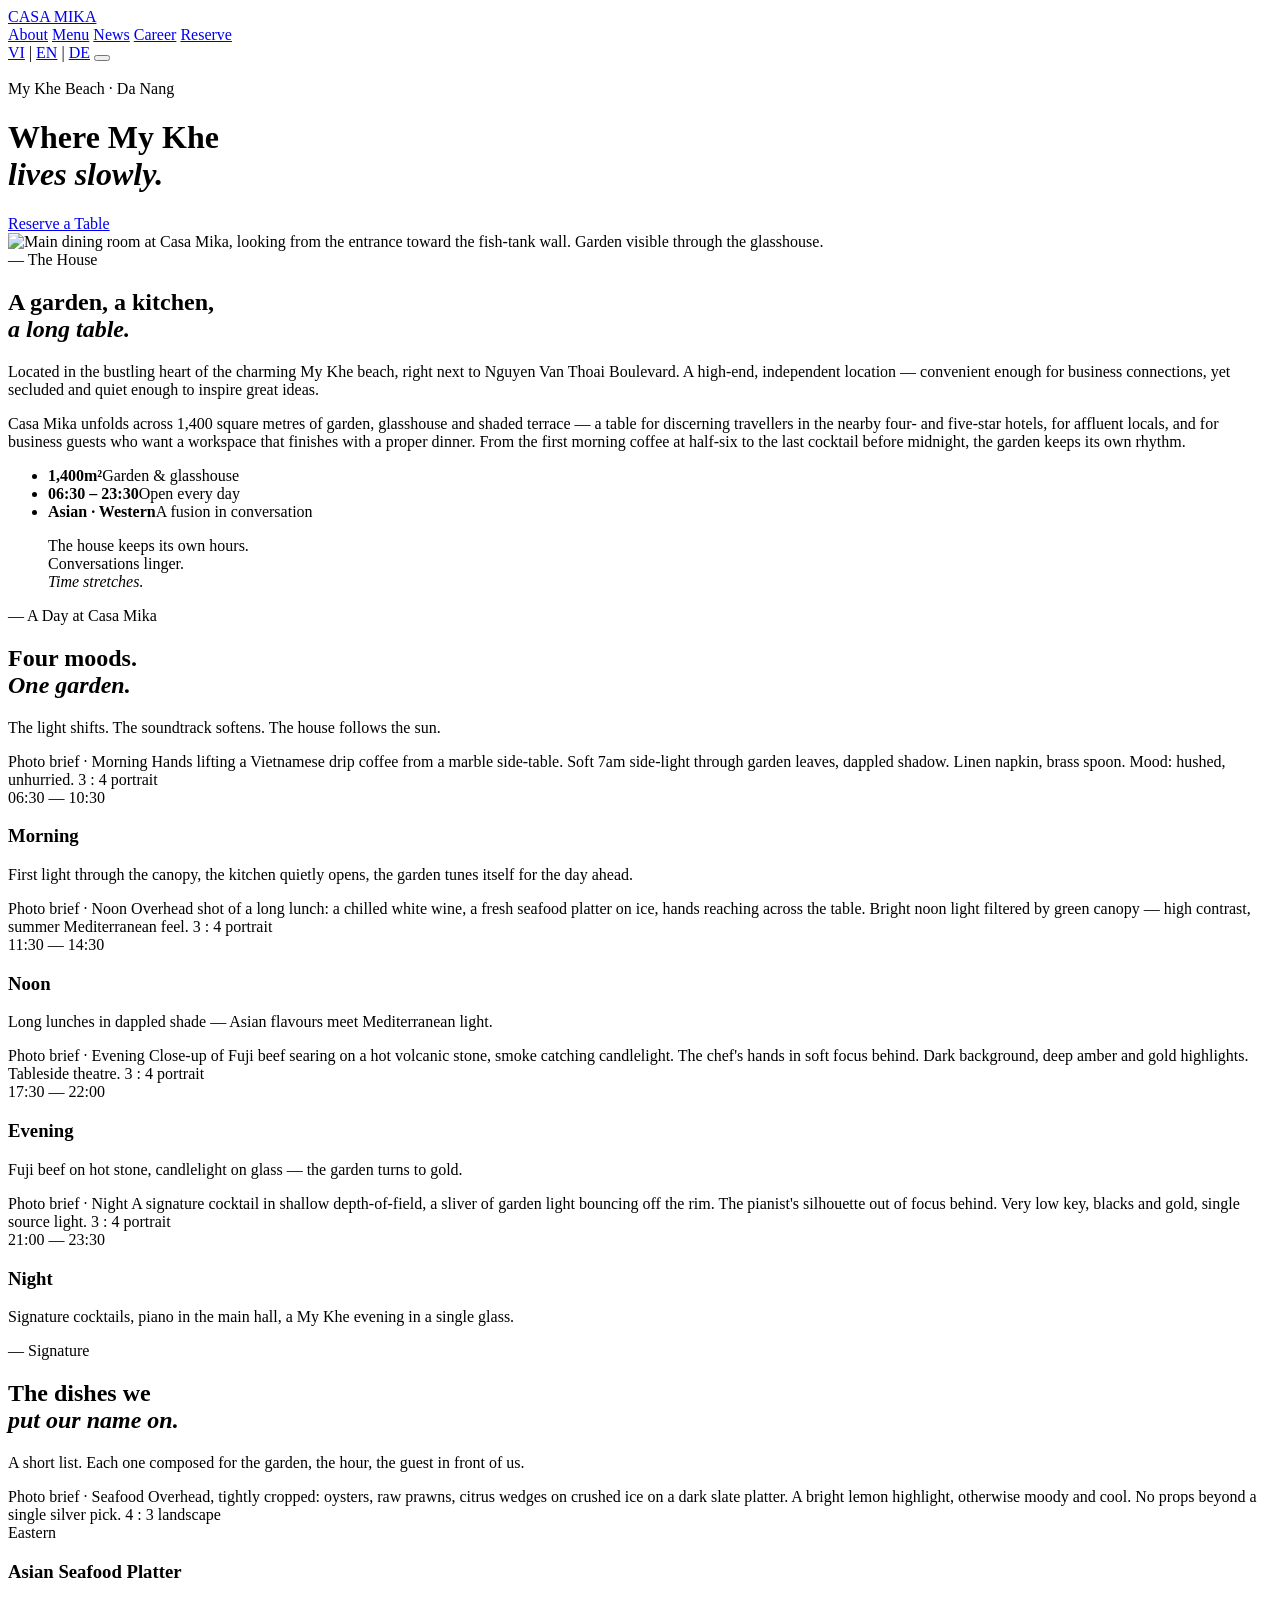
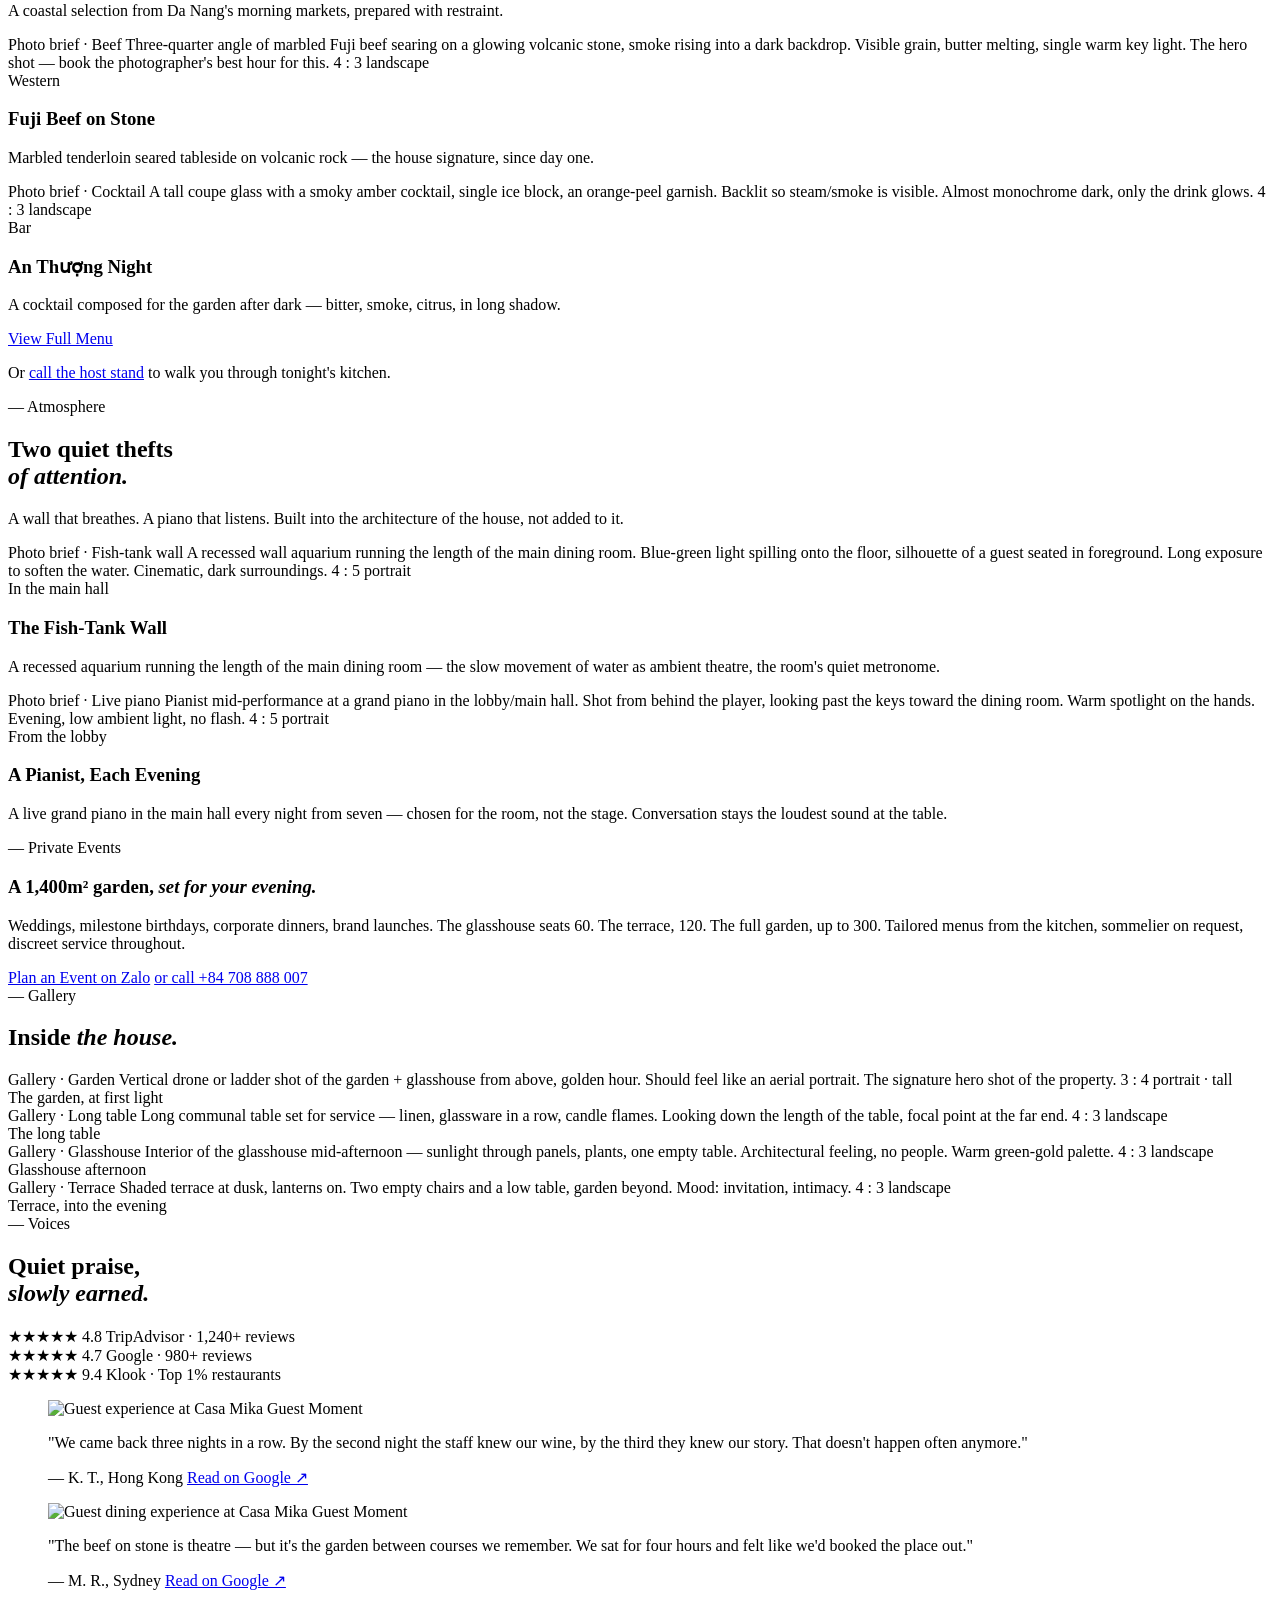
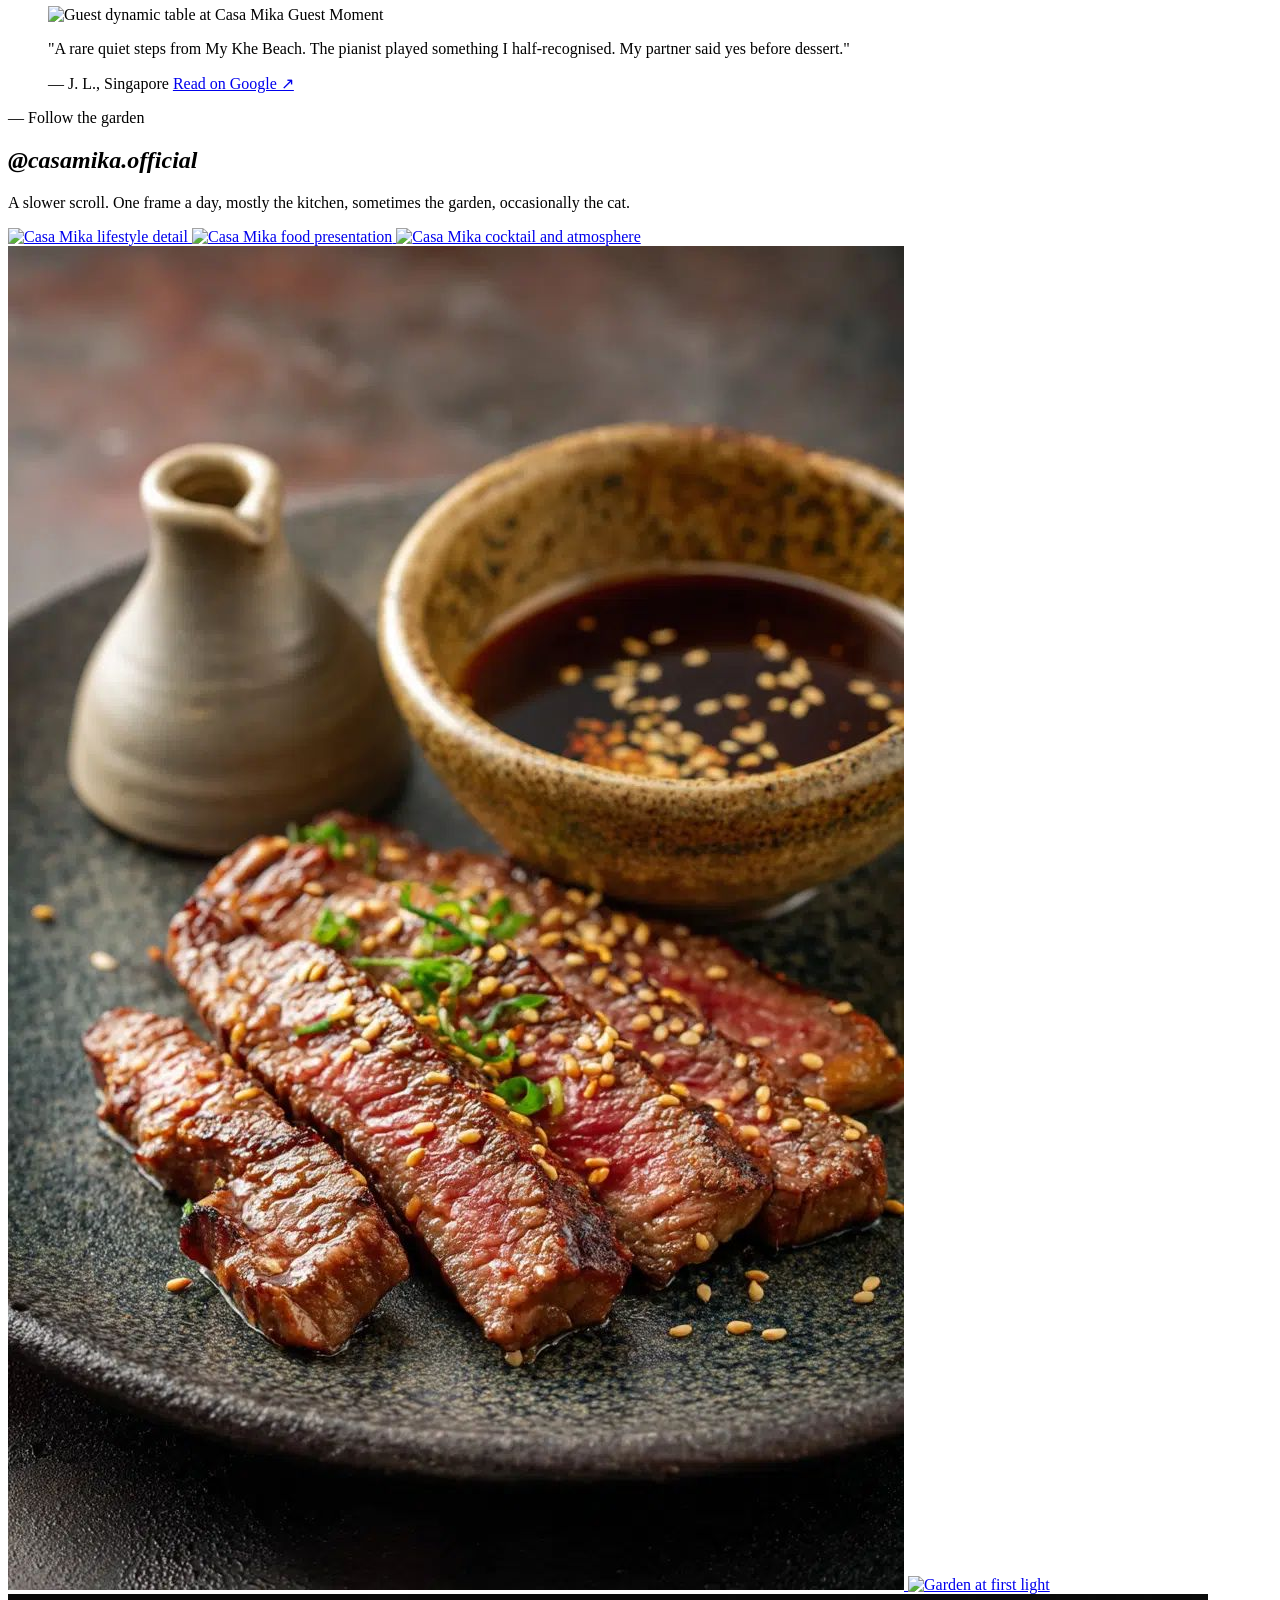
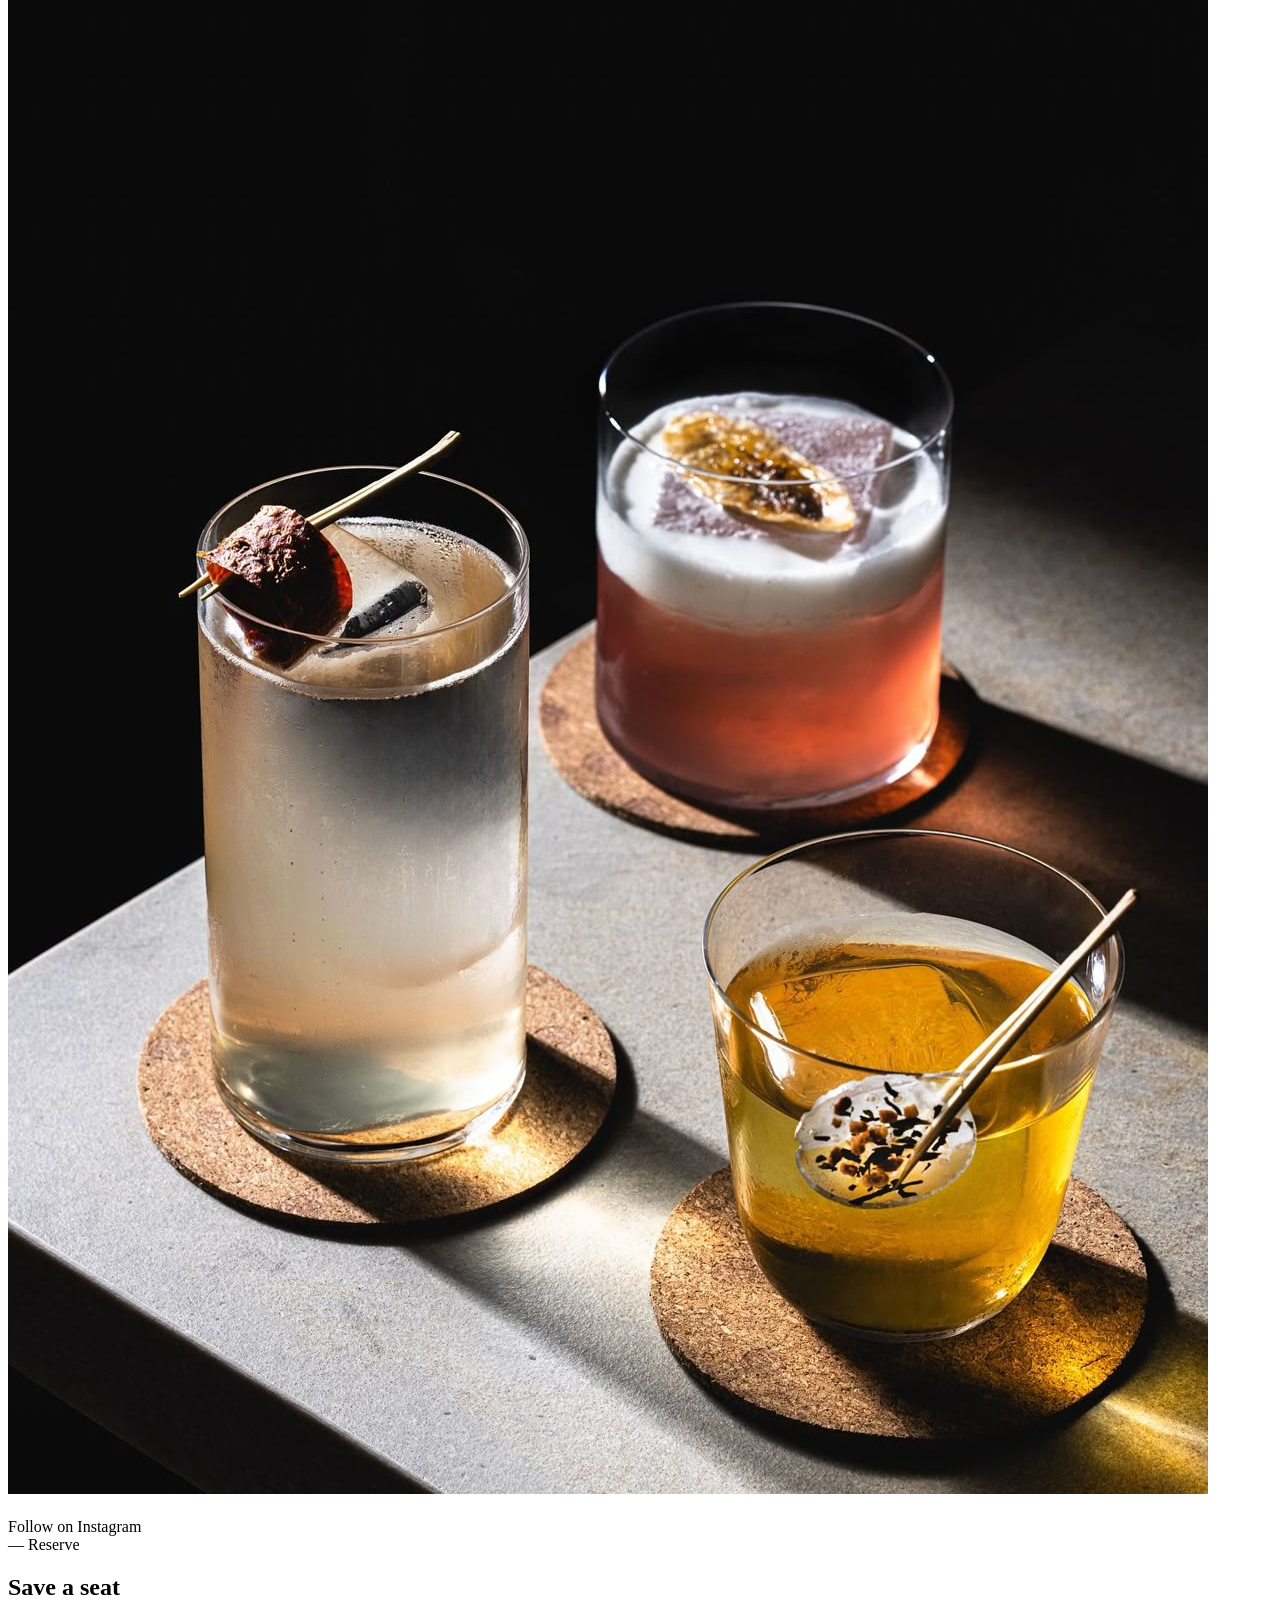
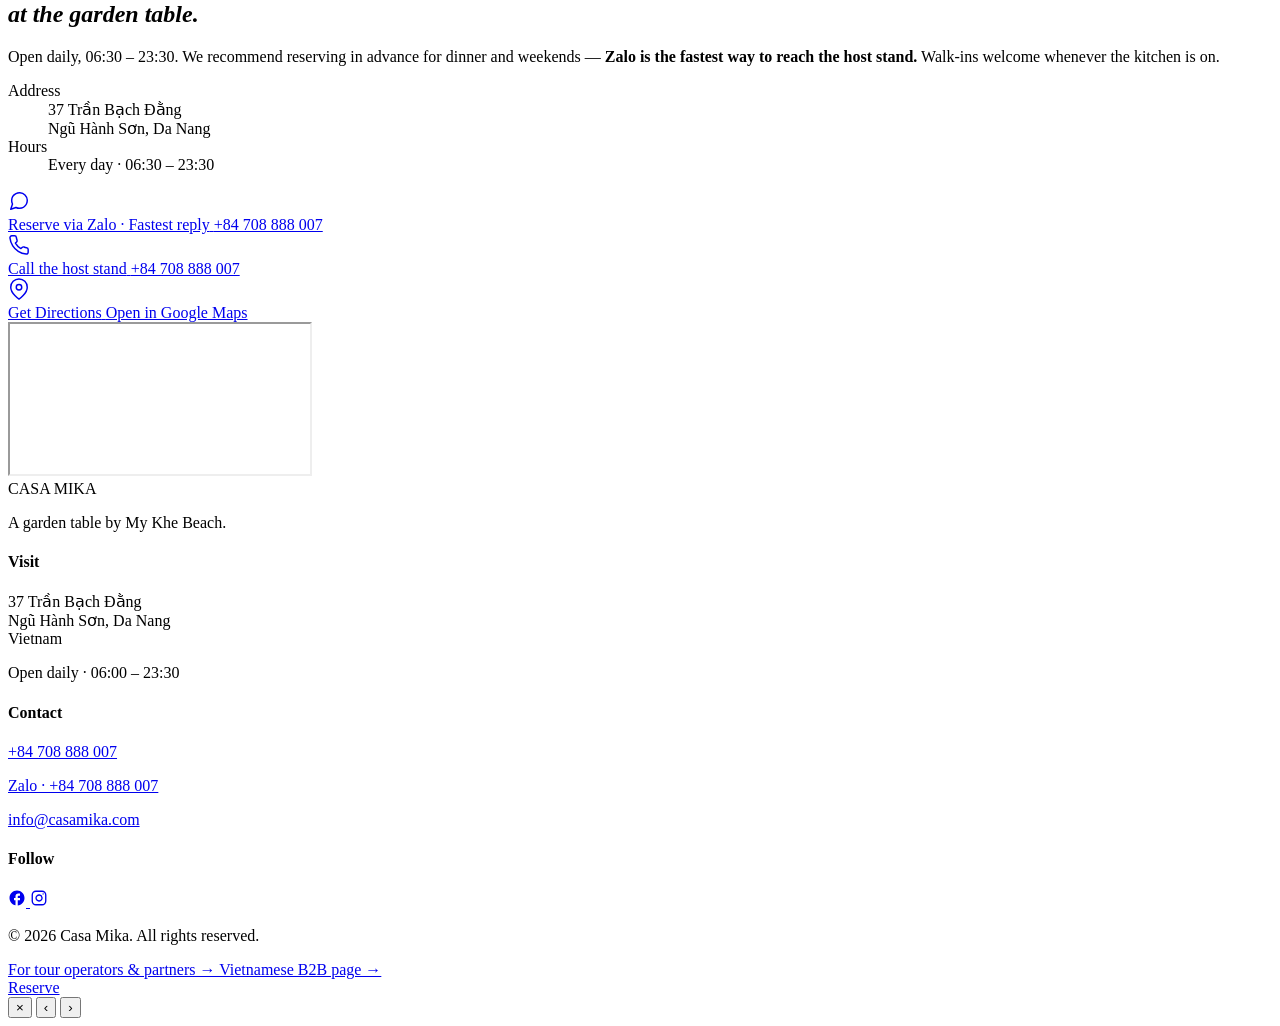
==== commit 9bdd1be4: "Update landing page to replace Zalo contact number across multiple sections, enhance menu section wi" ====
--- a/landingpage/index.html
+++ b/landingpage/index.html
@@ -259,7 +259,8 @@
             </article>
         </div>
         <div class="container center-text ms-signature-cta">
-            <p class="ms-menu-note fade-up">Full menu available on request — <a href="tel:+84708888007">please call</a>.</p>
+            <a href="/menu/" class="ms-btn ms-btn-outline fade-up">View Full Menu</a>
+            <p class="ms-menu-note fade-up delay-1">Or <a href="tel:+84708888007">call the host stand</a> to walk you through tonight's kitchen.</p>
         </div>
     </section>
 
@@ -389,19 +390,40 @@
         </div>
         <div class="container ms-voices-grid">
             <blockquote class="ms-voice fade-up">
+                <div class="ms-voice-img">
+                    <img src="" alt="Guest experience at Casa Mika">
+                    <span class="ms-voice-img-placeholder">Guest Moment</span>
+                </div>
                 <p>"We came back three nights in a row. By the second night the staff knew our wine, by the third they
                     knew our story. That doesn't happen often anymore."</p>
-                <footer>— K. T., Hong Kong</footer>
+                <footer>
+                    <span>— K. T., Hong Kong</span>
+                    <a href="https://www.google.com/maps/place/Casa+MiKa/@16.0571792,108.2428303,17z/data=!3m1!4b1!4m6!3m5!1s0x31421737deda4ad1:0xf6fb5ca72c7d33f!8m2!3d16.0571741!4d108.2454052!16s%2Fg%2F11nhx2glc_?hl=vi&entry=ttu" target="_blank" rel="noopener" class="ms-voice-link">Read on Google ↗</a>
+                </footer>
             </blockquote>
             <blockquote class="ms-voice fade-up delay-1">
+                <div class="ms-voice-img">
+                    <img src="" alt="Guest dining experience at Casa Mika">
+                    <span class="ms-voice-img-placeholder">Guest Moment</span>
+                </div>
                 <p>"The beef on stone is theatre — but it's the garden between courses we remember. We sat for four
                     hours and felt like we'd booked the place out."</p>
-                <footer>— M. R., Sydney</footer>
+                <footer>
+                    <span>— M. R., Sydney</span>
+                    <a href="https://www.google.com/maps/place/Casa+MiKa/@16.0571792,108.2428303,17z/data=!3m1!4b1!4m6!3m5!1s0x31421737deda4ad1:0xf6fb5ca72c7d33f!8m2!3d16.0571741!4d108.2454052!16s%2Fg%2F11nhx2glc_?hl=vi&entry=ttu" target="_blank" rel="noopener" class="ms-voice-link">Read on Google ↗</a>
+                </footer>
             </blockquote>
             <blockquote class="ms-voice fade-up delay-2">
+                <div class="ms-voice-img">
+                    <img src="" alt="Guest dynamic table at Casa Mika">
+                    <span class="ms-voice-img-placeholder">Guest Moment</span>
+                </div>
                 <p>"A rare quiet steps from My Khe Beach. The pianist played something I half-recognised. My partner
                     said yes before dessert."</p>
-                <footer>— J. L., Singapore</footer>
+                <footer>
+                    <span>— J. L., Singapore</span>
+                    <a href="https://www.google.com/maps/place/Casa+MiKa/@16.0571792,108.2428303,17z/data=!3m1!4b1!4m6!3m5!1s0x31421737deda4ad1:0xf6fb5ca72c7d33f!8m2!3d16.0571741!4d108.2454052!16s%2Fg%2F11nhx2glc_?hl=vi&entry=ttu" target="_blank" rel="noopener" class="ms-voice-link">Read on Google ↗</a>
+                </footer>
             </blockquote>
         </div>
     </section>
@@ -417,7 +439,7 @@
             <p class="ms-section-sub fade-up delay-1">A slower scroll. One frame a day, mostly the kitchen, sometimes the
                 garden, occasionally the cat.</p>
         </div>
-        <div class="container ms-insta-grid">
+        <div class="container ms-insta-grid" style="margin-top: 10px;">
             <a class="ms-insta-tile fade-up" href="https://www.instagram.com/casamika.official/" target="_blank"
                 rel="noopener" aria-label="See on Instagram">
                 <img src="/image/insta-1.jpg" alt="Casa Mika lifestyle detail">
@@ -443,7 +465,7 @@
                 <img src="/image/NightCocktail.jpg" alt="Signature cocktail at night">
             </a>
         </div>
-        <div class="container center-text ms-insta-cta">
+        <div class="container center-text ms-insta-cta" style="margin-top: 20px;>
             <a href="https://www.instagram.com/casamika.official/" target="_blank" rel="noopener"
                 class="ms-btn ms-btn-outline">Follow on Instagram</a>
         </div>
@@ -471,7 +493,7 @@
                     </dl>
                 </div>
                 <div class="ms-reserve-actions">
-                    <a href="https://zalo.me/0706024684" target="_blank" rel="noopener"
+                    <a href="https://zalo.me/0708888007" target="_blank" rel="noopener"
                         class="ms-contact-card ms-contact-card-primary fade-up">
                         <span class="ms-contact-icon" aria-hidden="true">
                             <svg viewBox="0 0 24 24" width="22" height="22" fill="none" stroke="currentColor"
@@ -540,7 +562,7 @@
             <div class="ms-footer-col">
                 <h4>Contact</h4>
                 <p><a href="tel:+84708888007">+84 708 888 007</a></p>
-                <p><a href="https://zalo.me/0706024684" target="_blank" rel="noopener">Zalo · +84 708 888 007</a></p>
+                <p><a href="https://zalo.me/0708888007" target="_blank" rel="noopener">Zalo · +84 708 888 007</a></p>
                 <p><a href="mailto:info@casamika.com">info@casamika.com</a></p>
             </div>
             <div class="ms-footer-col">
